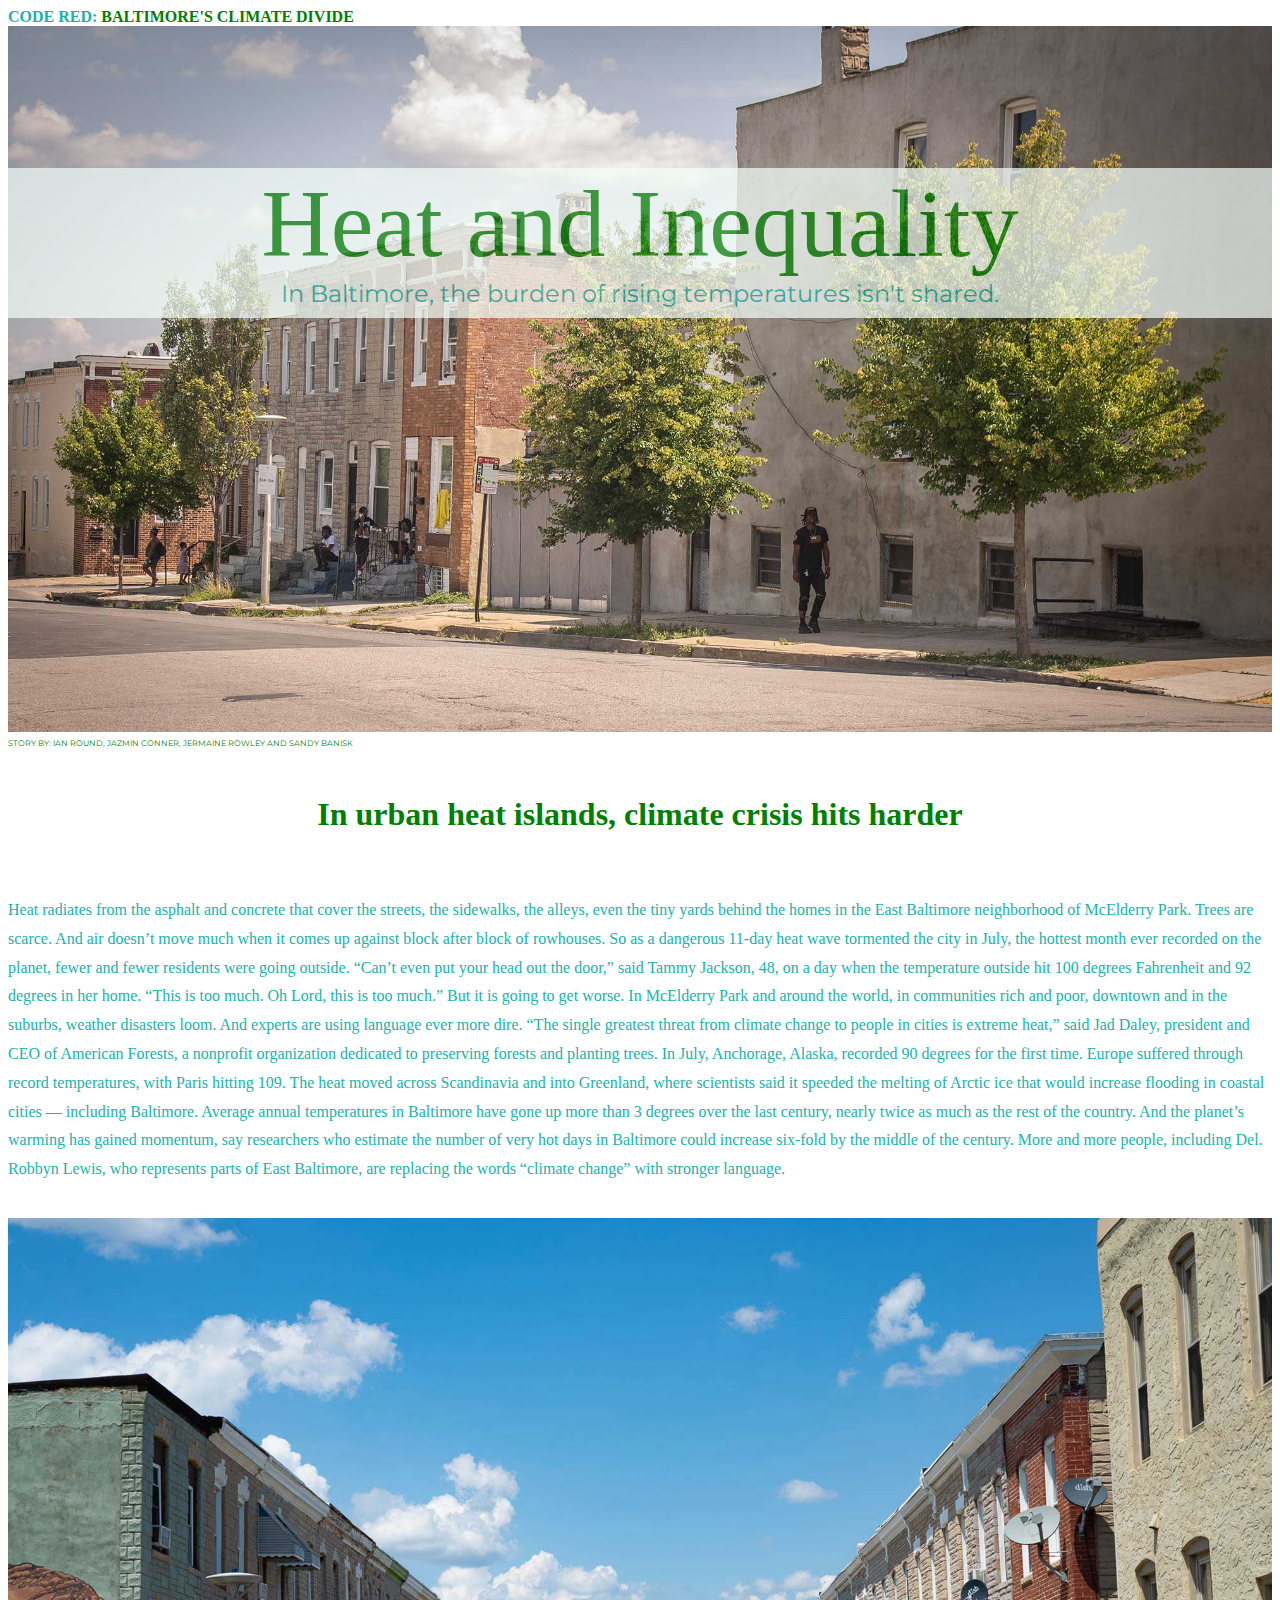
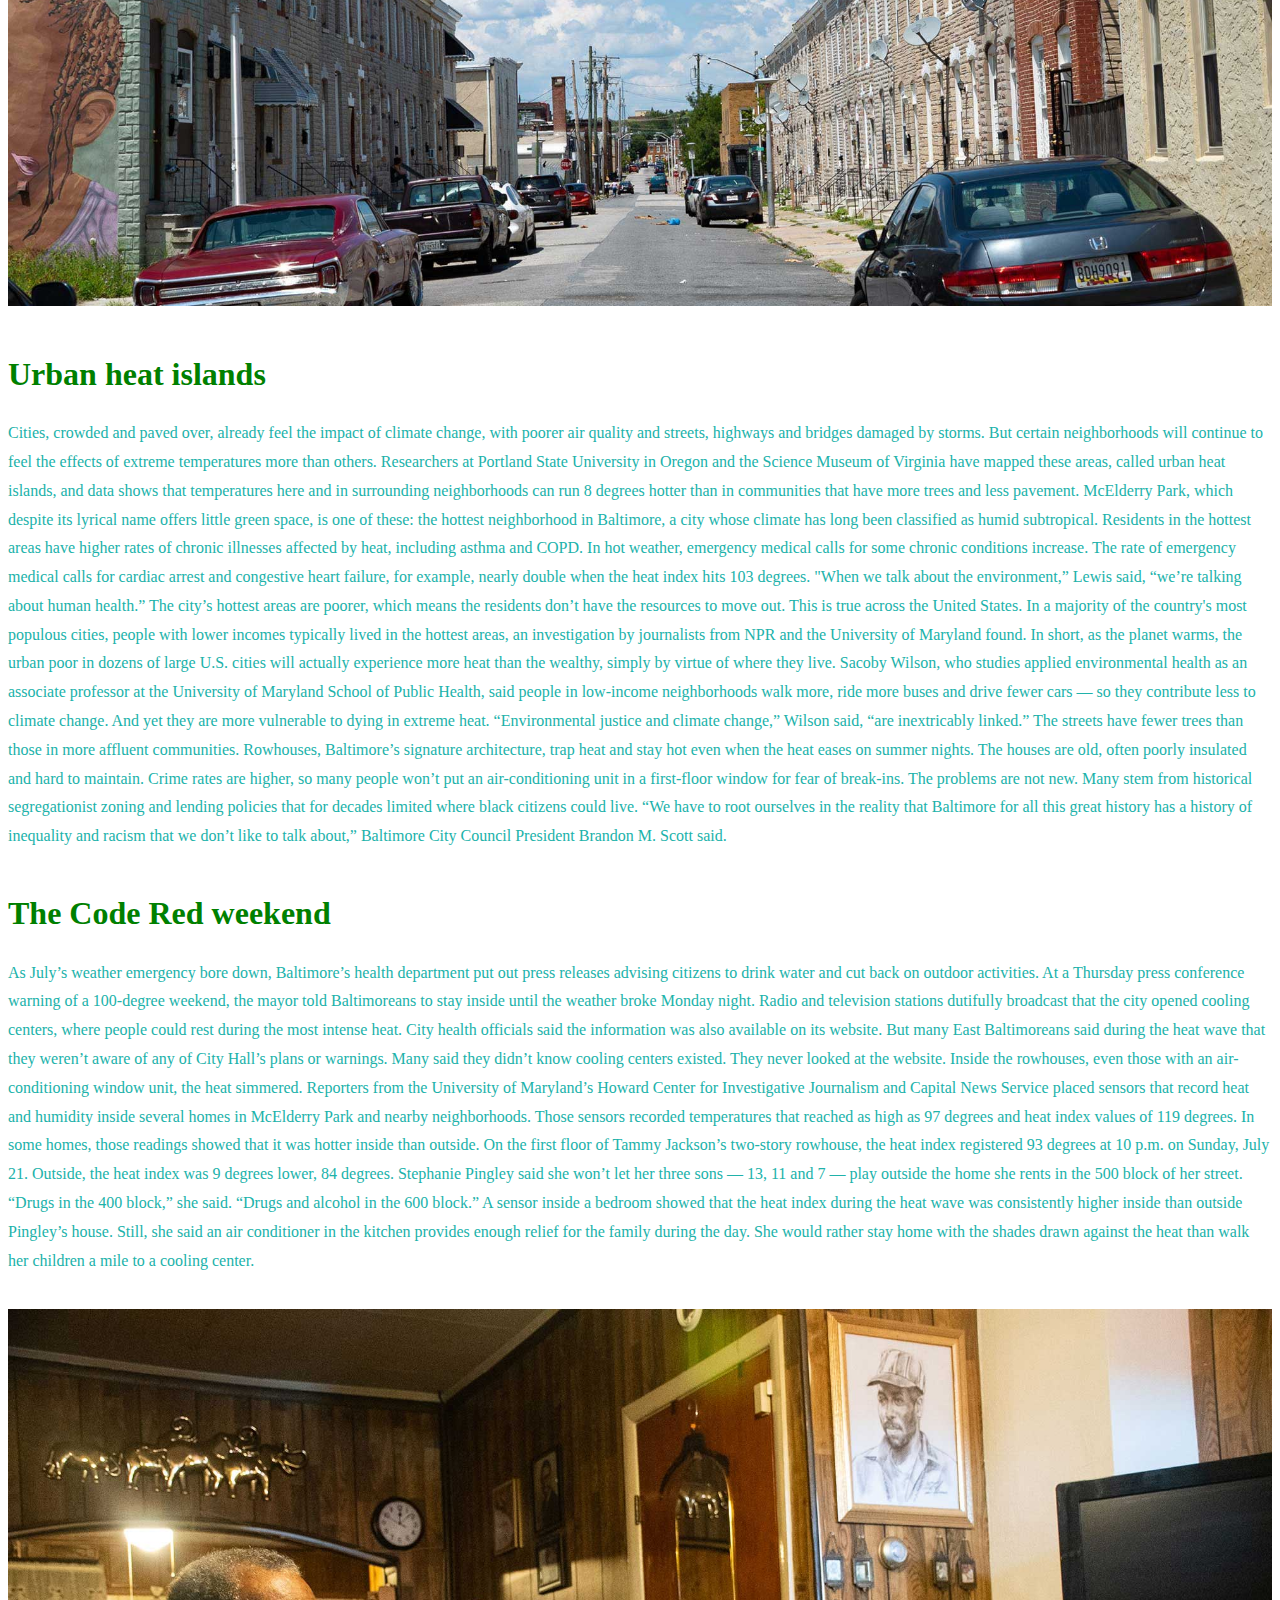
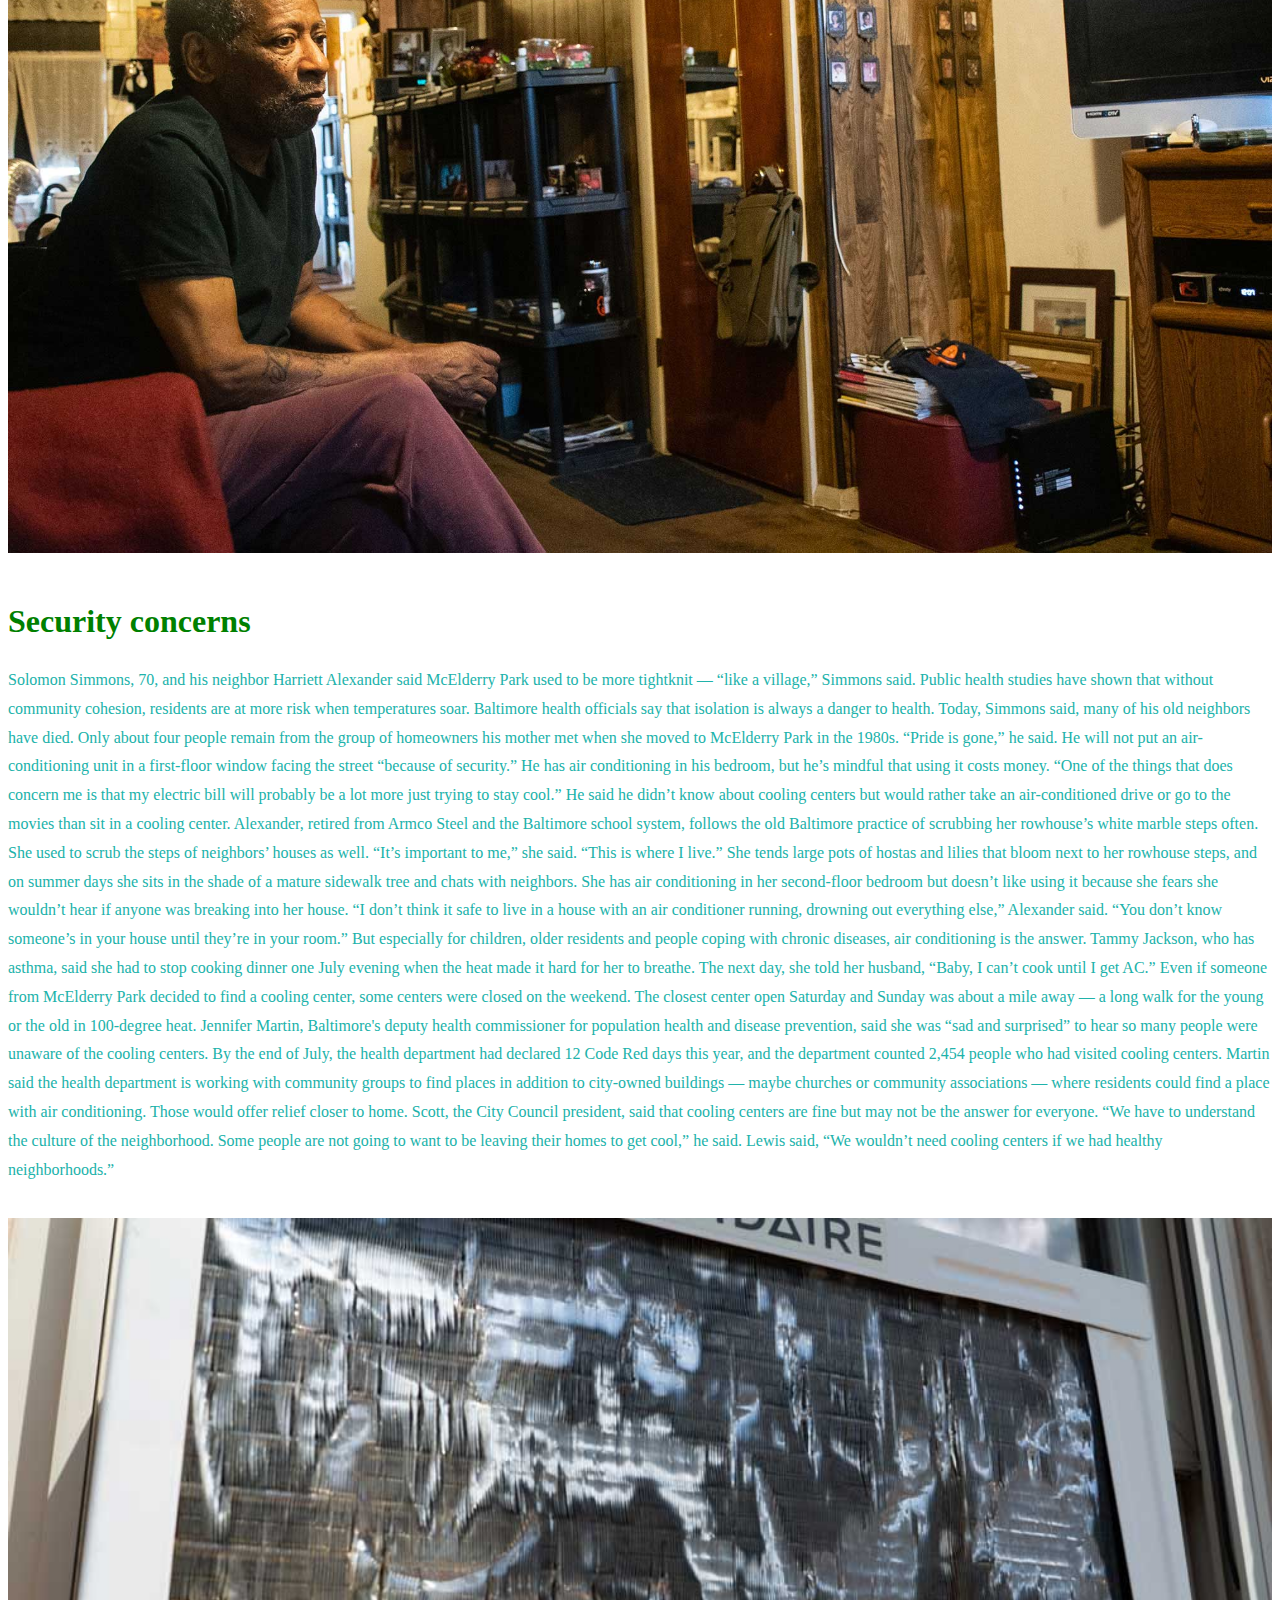
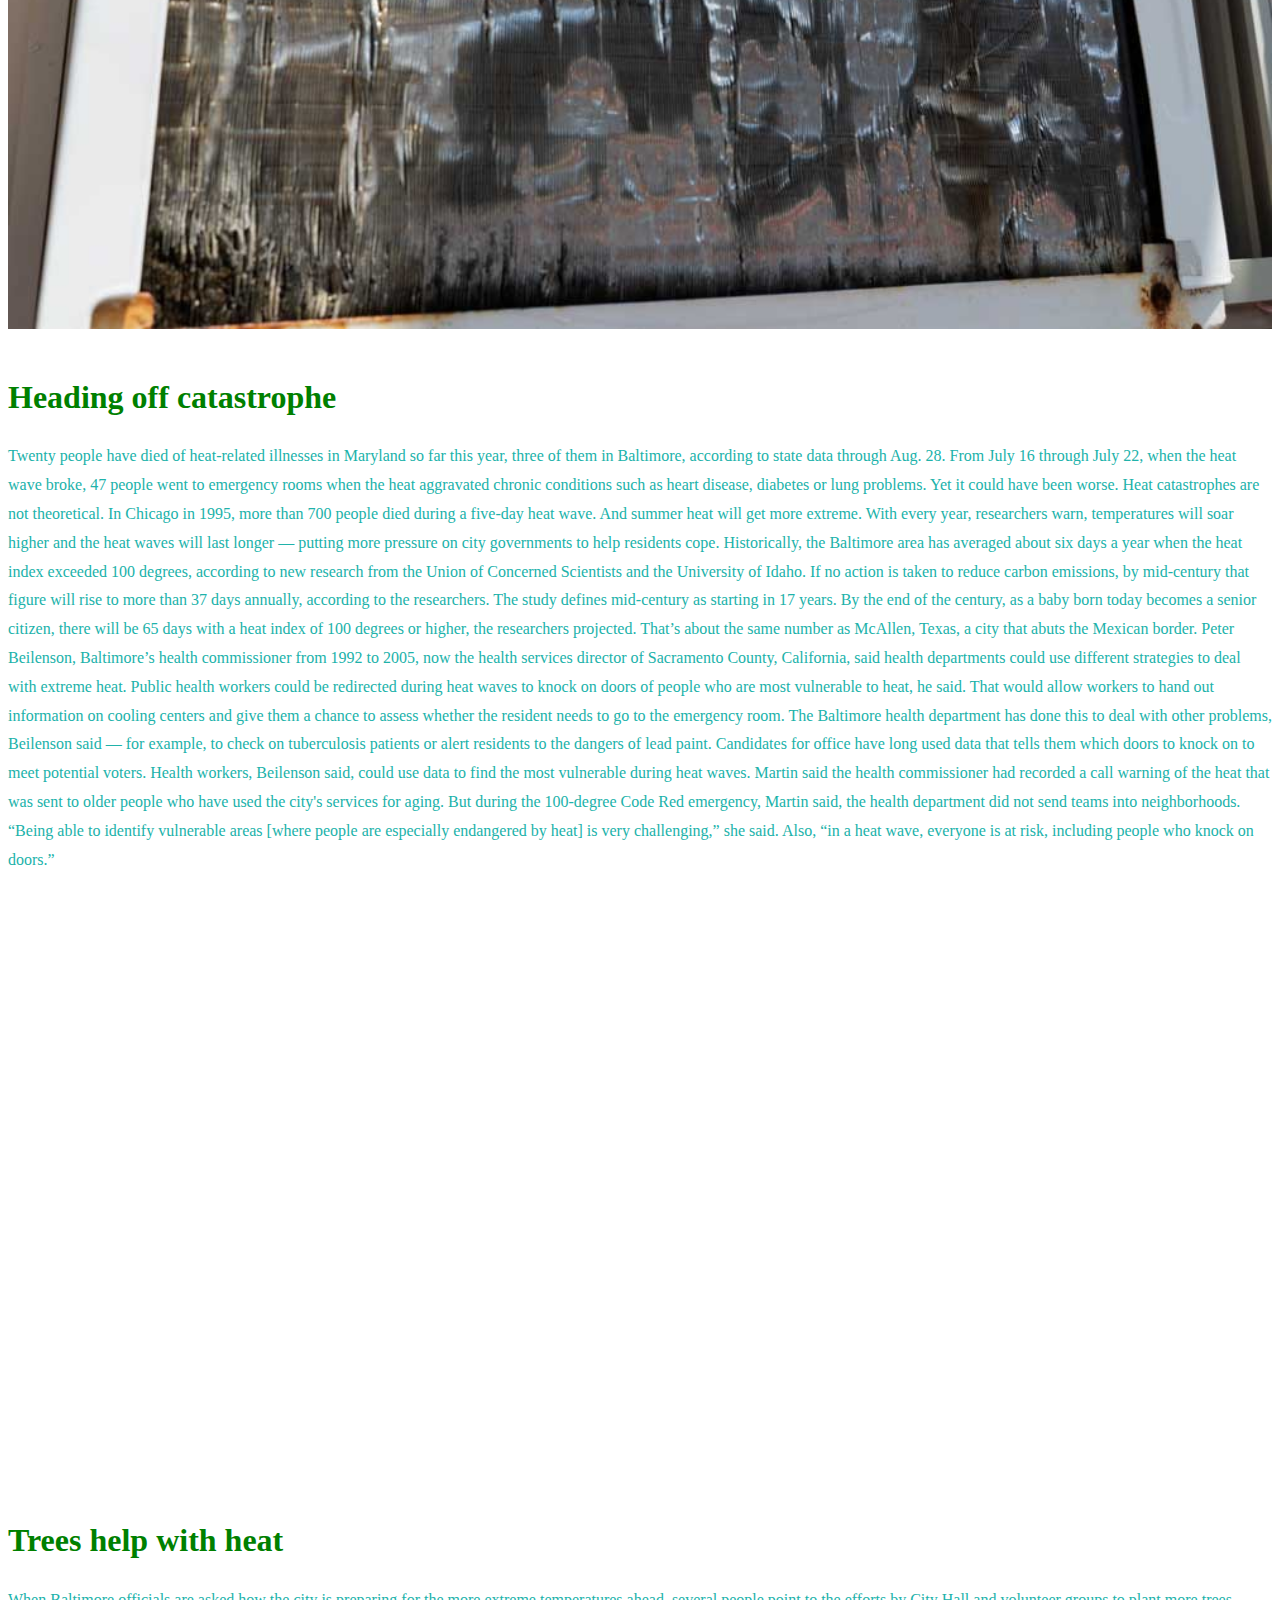
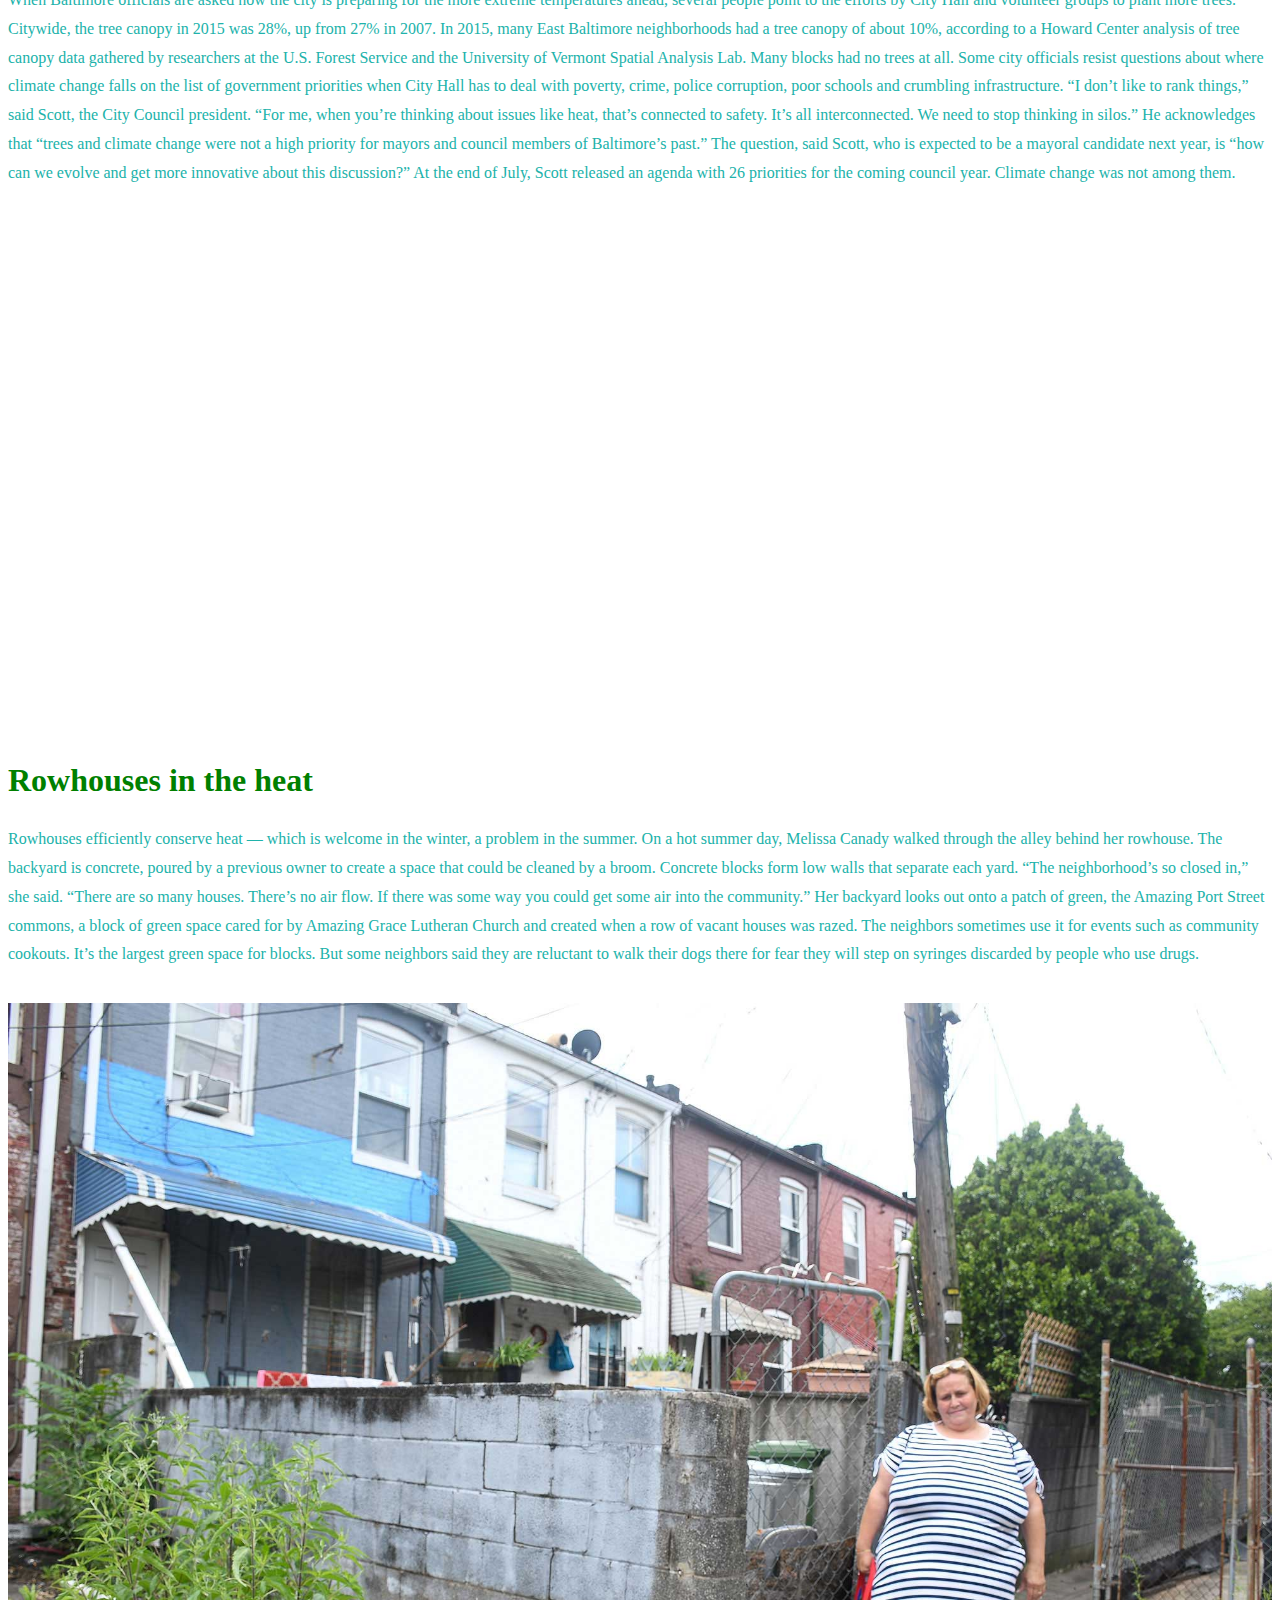
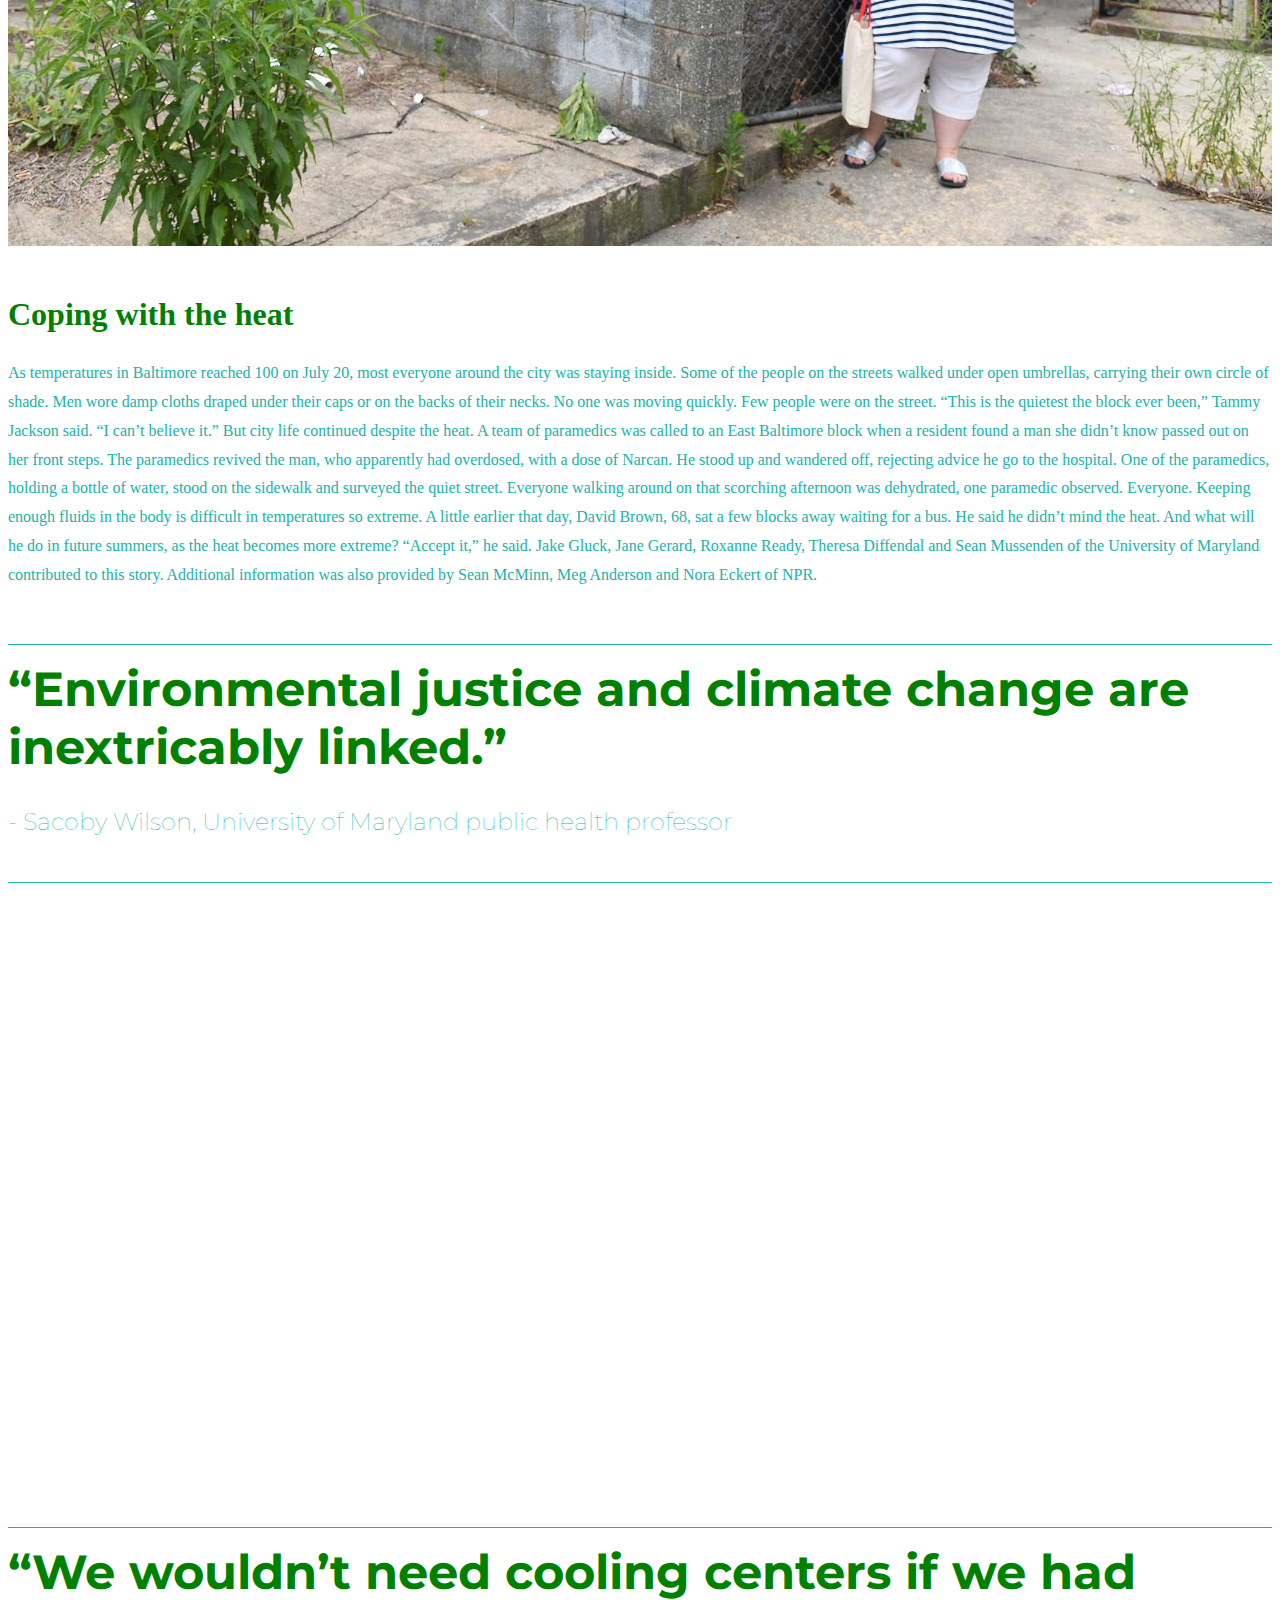
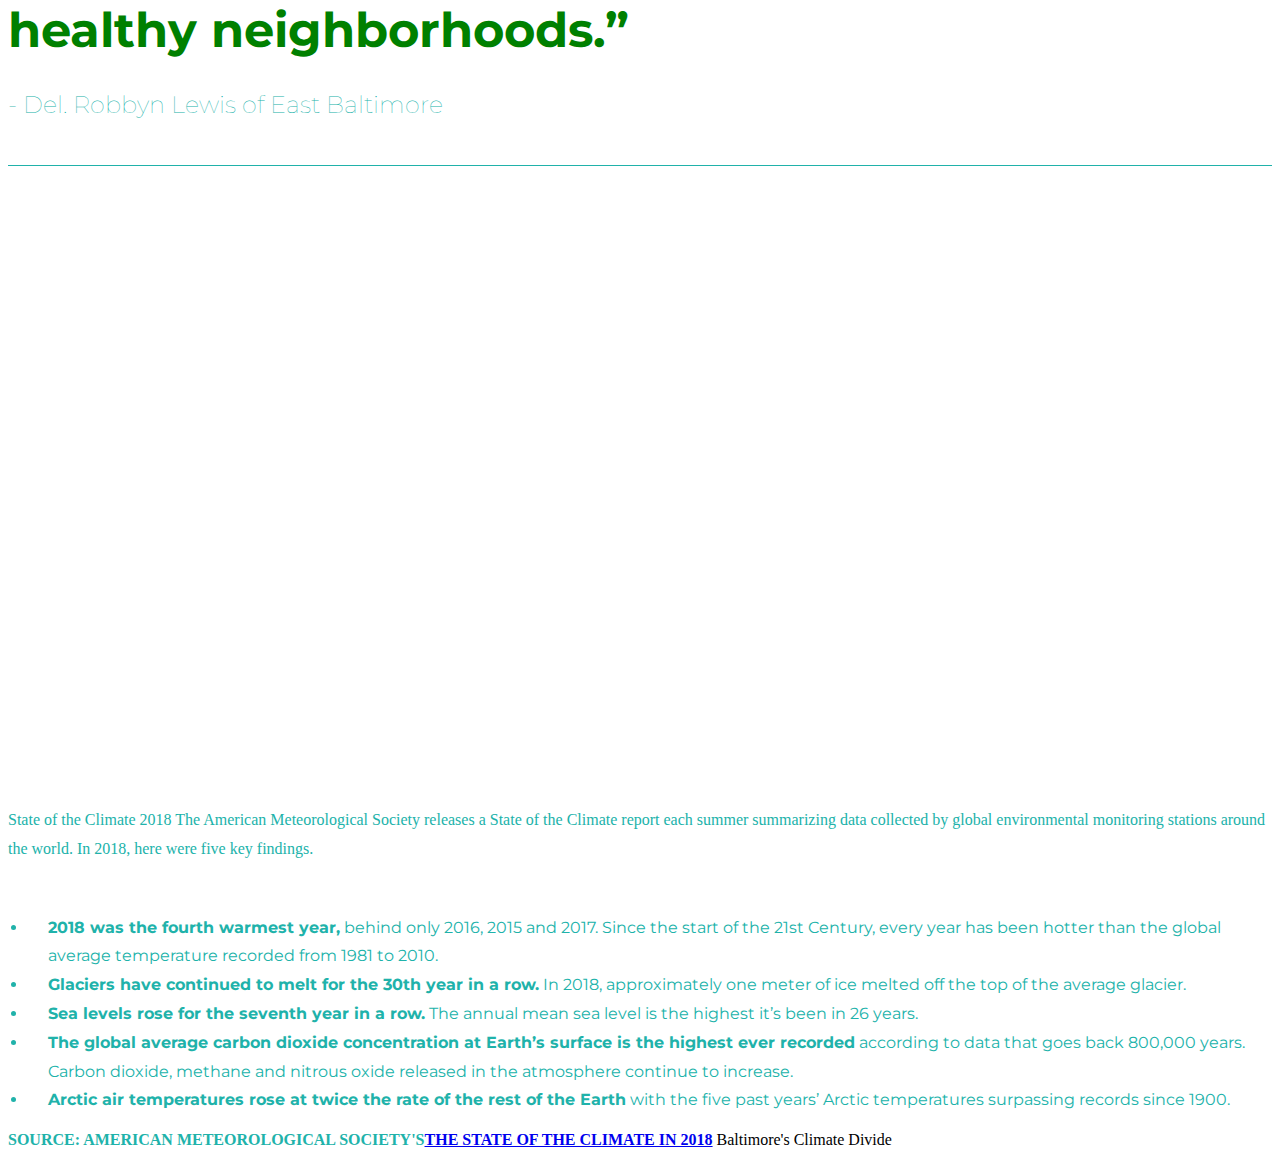
==== climate-crisis-story/index.html @ 447e7aa3 "up" ====
<!doctype html>

<html lang="en">
<head>
 <meta charset="utf-8">
 <meta name="viewport" content="width=device-width, initial-scale=1, shrink-to-fit=no">

 <title>Code Red: Baltimore's Climate Divide</title>
 <meta name="description" content="Merrill College of Journalism, UMD">
 <meta name="author" content="Samantha Ebner">

 <!-- Bootstrap CSS and JavaScript -->
 <link href="https://cdn.jsdelivr.net/npm/bootstrap@5.3.2/dist/css/bootstrap.min.css" rel="stylesheet" integrity="sha384-T3c6CoIi6uLrA9TneNEoa7RxnatzjcDSCmG1MXxSR1GAsXEV/Dwwykc2MPK8M2HN" crossorigin="anonymous">

 <script src="https://cdn.jsdelivr.net/npm/bootstrap@5.3.2/dist/js/bootstrap.bundle.min.js" integrity="sha384-C6RzsynM9kWDrMNeT87bh95OGNyZPhcTNXj1NW7RuBCsyN/o0jlpcV8Qyq46cDfL" 
 crossorigin="anonymous"></script>

  <link rel="stylesheet" href="https://cdn.jsdelivr.net/npm/bootstrap-icons@1.11.1/font/bootstrap-icons.css">

   <!-- Bootstrap CSS and JavaScript -->
 <link href="https://cdn.jsdelivr.net/npm/bootstrap@5.3.2/dist/css/bootstrap.min.css" rel="stylesheet" integrity="sha384-T3c6CoIi6uLrA9TneNEoa7RxnatzjcDSCmG1MXxSR1GAsXEV/Dwwykc2MPK8M2HN" crossorigin="anonymous">

 <link rel="stylesheet" type="text/css" href="style.css">

<link href="https://fonts.googleapis.com/css2?family=Montserrat:wght@400;800&display=swap" rel="stylesheet">



</head>
<body>

  <nav class="nabar navbar-expand-lg navbar-dark bg-dark">
    <span class="nav-logo"><span class="red">Code Red:</span> Baltimore's Climate Divide</span>
  </nav>

  <div class="hero-container">
    <img src="JusticeGeorgie.jpg" class="hero-image" alt="Shade is one of the only ways for many McElderry Park residents to avoid the extreme summer heat, but the neighborhood doesn’t have enough mature trees to cool its streets and homes. (Photo by Justice Georgie | Wide Angle Youth Media)"></img>
    <div class="overlay"> 
      <div class="hero-head">Heat and Inequality
        <div class="hero-sub">In Baltimore, the burden of rising temperatures isn't shared.</div>

      </div>
    </div>
  </div>

  <!-- Start container -->

  <div class="container">
    <div class="h3">STORY BY: IAN ROUND, JAZMIN CONNER, JERMAINE ROWLEY AND SANDY BANISK</div>
  
    <br><br>
    <div class="h1">In urban heat islands, climate crisis hits harder</div>

    

  <br><br>

  <p>Heat radiates from the asphalt and concrete that cover the streets, the sidewalks, the alleys, even the tiny yards behind the homes in the East Baltimore neighborhood of McElderry Park. Trees are scarce. And air doesn’t move much when it comes up against block after block of rowhouses.
  So as a dangerous 11-day heat wave tormented the city in July, the hottest month ever recorded on the planet, fewer and fewer residents were going outside.
  “Can’t even put your head out the door,” said Tammy Jackson, 48, on a day when the temperature outside hit 100 degrees Fahrenheit and 92 degrees in her home. “This is too much. Oh Lord, this is too much.”
  But it is going to get worse. In McElderry Park and around the world, in communities rich and poor, downtown and in the suburbs, weather disasters loom. And experts are using language ever more dire.
  “The single greatest threat from climate change to people in cities is extreme heat,” said Jad Daley, president and CEO of American Forests, a nonprofit organization dedicated to preserving forests and planting trees.
  In July, Anchorage, Alaska, recorded 90 degrees for the first time. Europe suffered through record temperatures, with Paris hitting 109. The heat moved across Scandinavia and into Greenland, where scientists said it speeded the melting of Arctic ice that would increase flooding in coastal cities — including Baltimore.
  Average annual temperatures in Baltimore have gone up more than 3 degrees over the last century, nearly twice as much as the rest of the country.
  And the planet’s warming has gained momentum, say researchers who estimate the number of very hot days in Baltimore could increase six-fold by the middle of the century.
  More and more people, including Del. Robbyn Lewis, who represents parts of East Baltimore, are replacing the words “climate change” with stronger language.</p>

  <br> 
  <!--Close container-->
</div>
  <img src="SoniaHug_StreetView.jpg" class="hero-image" alt="SPhoto by Sonia Hug | Wide Angle Youth Media"></img>

  <br>

  <div class="container">
    <br><br>

  <div class="h2">Urban heat islands</div>
  <p>Cities, crowded and paved over, already feel the impact of climate change, with poorer air quality and streets, highways and bridges damaged by storms. But certain neighborhoods will continue to feel the effects of extreme temperatures more than others.
  Researchers at Portland State University in Oregon and the Science Museum of Virginia have mapped these areas, called urban heat islands, and data shows that temperatures here and in surrounding neighborhoods can run 8 degrees hotter than in communities that have more trees and less pavement.
  McElderry Park, which despite its lyrical name offers little green space, is one of these: the hottest neighborhood in Baltimore, a city whose climate has long been classified as humid subtropical.
  Residents in the hottest areas have higher rates of chronic illnesses affected by heat, including asthma and COPD. In hot weather, emergency medical calls for some chronic conditions increase. The rate of emergency medical calls for cardiac arrest and congestive heart failure, for example, nearly double when the heat index hits 103 degrees.
  "When we talk about the environment,” Lewis said, “we’re talking about human health.”
  The city’s hottest areas are poorer, which means the residents don’t have the resources to move out.
  This is true across the United States. In a majority of the country's most populous cities, people with lower incomes typically lived in the hottest areas, an investigation by journalists from NPR and the University of Maryland found.
  In short, as the planet warms, the urban poor in dozens of large U.S. cities will actually experience more heat than the wealthy, simply by virtue of where they live.
  Sacoby Wilson, who studies applied environmental health as an associate professor at the University of Maryland School of Public Health, said people in low-income neighborhoods walk more, ride more buses and drive fewer cars — so they contribute less to climate change. And yet they are more vulnerable to dying in extreme heat.
  “Environmental justice and climate change,” Wilson said, “are inextricably linked.”
  The streets have fewer trees than those in more affluent communities. Rowhouses, Baltimore’s signature architecture, trap heat and stay hot even when the heat eases on summer nights. The houses are old, often poorly insulated and hard to maintain. Crime rates are higher, so many people won’t put an air-conditioning unit in a first-floor window for fear of break-ins.
  The problems are not new. Many stem from historical segregationist zoning and lending policies that for decades limited where black citizens could live.
  “We have to root ourselves in the reality that Baltimore for all this great history has a history of inequality and racism that we don’t like to talk about,” Baltimore City Council President Brandon M. Scott said.</p>
  
  <br>

  <div class="h2">The Code Red weekend</div>
  <p>As July’s weather emergency bore down, Baltimore’s health department put out press releases advising citizens to drink water and cut back on outdoor activities. At a Thursday press conference warning of a 100-degree weekend, the mayor told Baltimoreans to stay inside until the weather broke Monday night.
  Radio and television stations dutifully broadcast that the city opened cooling centers, where people could rest during the most intense heat. City health officials said the information was also available on its website.
  But many East Baltimoreans said during the heat wave that they weren’t aware of any of City Hall’s plans or warnings. Many said they didn’t know cooling centers existed. They never looked at the website.
  Inside the rowhouses, even those with an air-conditioning window unit, the heat simmered.
  Reporters from the University of Maryland’s Howard Center for Investigative Journalism and Capital News Service placed sensors that record heat and humidity inside several homes in McElderry Park and nearby neighborhoods. Those sensors recorded temperatures that reached as high as 97 degrees and heat index values of 119 degrees.
  In some homes, those readings showed that it was hotter inside than outside.
  On the first floor of Tammy Jackson’s two-story rowhouse, the heat index registered 93 degrees at 10 p.m. on Sunday, July 21. Outside, the heat index was 9 degrees lower, 84 degrees.
  Stephanie Pingley said she won’t let her three sons — 13, 11 and 7 — play outside the home she rents in the 500 block of her street. “Drugs in the 400 block,” she said. “Drugs and alcohol in the 600 block.”
  A sensor inside a bedroom showed that the heat index during the heat wave was consistently higher inside than outside Pingley’s house.
  Still, she said an air conditioner in the kitchen provides enough relief for the family during the day. She would rather stay home with the shades drawn against the heat than walk her children a mile to a cooling center.</p>
 
  <br>

  <!--Close container-->
</div>

  <img src="SolomonSimmons.jpg" class="hero-image" alt="Solomon Simmons in his East Baltimore home (Photo by Amina Lampkin | University of Maryland)"></img>

  <br>

  <div class="container">
    <br><br>

  <div class="h2">Security concerns</div>
  <p>Solomon Simmons, 70, and his neighbor Harriett Alexander said McElderry Park used to be more tightknit — “like a village,” Simmons said.
  Public health studies have shown that without community cohesion, residents are at more risk when temperatures soar. Baltimore health officials say that isolation is always a danger to health.
  Today, Simmons said, many of his old neighbors have died. Only about four people remain from the group of homeowners his mother met when she moved to McElderry Park in the 1980s.
  “Pride is gone,” he said.
  He will not put an air-conditioning unit in a first-floor window facing the street “because of security.” He has air conditioning in his bedroom, but he’s mindful that using it costs money.
  “One of the things that does concern me is that my electric bill will probably be a lot more just trying to stay cool.”
  He said he didn’t know about cooling centers but would rather take an air-conditioned drive or go to the movies than sit in a cooling center.
  Alexander, retired from Armco Steel and the Baltimore school system, follows the old Baltimore practice of scrubbing her rowhouse’s white marble steps often. She used to scrub the steps of neighbors’ houses as well. “It’s important to me,” she said. “This is where I live.”
  She tends large pots of hostas and lilies that bloom next to her rowhouse steps, and on summer days she sits in the shade of a mature sidewalk tree and chats with neighbors. She has air conditioning in her second-floor bedroom but doesn’t like using it because she fears she wouldn’t hear if anyone was breaking into her house.
  “I don’t think it safe to live in a house with an air conditioner running, drowning out everything else,” Alexander said. “You don’t know someone’s in your house until they’re in your room.”
  But especially for children, older residents and people coping with chronic diseases, air conditioning is the answer.
  Tammy Jackson, who has asthma, said she had to stop cooking dinner one July evening when the heat made it hard for her to breathe. The next day, she told her husband, “Baby, I can’t cook until I get AC.”
  Even if someone from McElderry Park decided to find a cooling center, some centers were closed on the weekend. The closest center open Saturday and Sunday was about a mile away — a long walk for the young or the old in 100-degree heat.
  Jennifer Martin, Baltimore's deputy health commissioner for population health and disease prevention, said she was “sad and surprised” to hear so many people were unaware of the cooling centers.
  By the end of July, the health department had declared 12 Code Red days this year, and the department counted 2,454 people who had visited cooling centers.
  Martin said the health department is working with community groups to find places in addition to city-owned buildings — maybe churches or community associations — where residents could find a place with air conditioning. Those would offer relief closer to home.
  Scott, the City Council president, said that cooling centers are fine but may not be the answer for everyone. “We have to understand the culture of the neighborhood. Some people are not going to want to be leaving their homes to get cool,” he said.
  Lewis said, “We wouldn’t need cooling centers if we had healthy neighborhoods.”</p>

  <br>
  
   <!--Close container-->
</div>

  <img src="old-ac.jpg" class="hero-image" alt="Some residents of McElderry Park say they will not install window air conditioners on the first floor of their rowhouses for fear they offer easy entry for burglars. (Photo by Otto Blais-Nelson | Wide Angle Youth Media)"></img>
  
  <br>

  <div class="container">
    <br><br>

  <div class="h2">Heading off catastrophe</div>
  <p>Twenty people have died of heat-related illnesses in Maryland so far this year, three of them in Baltimore, according to state data through Aug. 28.
  From July 16 through July 22, when the heat wave broke, 47 people went to emergency rooms when the heat aggravated chronic conditions such as heart disease, diabetes or lung problems.
  Yet it could have been worse. Heat catastrophes are not theoretical. In Chicago in 1995, more than 700 people died during a five-day heat wave.
  And summer heat will get more extreme. With every year, researchers warn, temperatures will soar higher and the heat waves will last longer — putting more pressure on city governments to help residents cope.
  Historically, the Baltimore area has averaged about six days a year when the heat index exceeded 100 degrees, according to new research from the Union of Concerned Scientists and the University of Idaho.
  If no action is taken to reduce carbon emissions, by mid-century that figure will rise to more than 37 days annually, according to the researchers. The study defines mid-century as starting in 17 years.
  By the end of the century, as a baby born today becomes a senior citizen, there will be 65 days with a heat index of 100 degrees or higher, the researchers projected. That’s about the same number as McAllen, Texas, a city that abuts the Mexican border.
  Peter Beilenson, Baltimore’s health commissioner from 1992 to 2005, now the health services director of Sacramento County, California, said health departments could use different strategies to deal with extreme heat.
  Public health workers could be redirected during heat waves to knock on doors of people who are most vulnerable to heat, he said. That would allow workers to hand out information on cooling centers and give them a chance to assess whether the resident needs to go to the emergency room.
  The Baltimore health department has done this to deal with other problems, Beilenson said — for example, to check on tuberculosis patients or alert residents to the dangers of lead paint.
  Candidates for office have long used data that tells them which doors to knock on to meet potential voters. Health workers, Beilenson said, could use data to find the most vulnerable during heat waves.
  Martin said the health commissioner had recorded a call warning of the heat that was sent to older people who have used the city's services for aging. But during the 100-degree Code Red emergency, Martin said, the health department did not send teams into neighborhoods.
  “Being able to identify vulnerable areas [where people are especially endangered by heat] is very challenging,” she said. Also, “in a heat wave, everyone is at risk, including people who knock on doors.”</p>
  
  <br> 

   <!--Close container-->
</div>


  <iframe title="Projected number of extreme heat events in Maryland in 2040" aria-label="USA maryland counties choropleth map" id="datawrapper-chart-aZV7f" src="//datawrapper.dwcdn.net/aZV7f/1/" scrolling="no" frameborder="0" style="width: 0; min-width: 100% !important; border: none;" height="600"></iframe><script type="text/javascript">!function(){"use strict";window.addEventListener("message",function(a){if(void 0!==a.data["datawrapper-height"])for(var e in a.data["datawrapper-height"]){var t=document.getElementById("datawrapper-chart-"+e)||document.querySelector("iframe[src*='"+e+"']");t&&(t.style.height=a.data["datawrapper-height"][e]+"px")}})}();</script>

  <br> 

  <div class="container">


  <div class="h2">Trees help with heat</div>
  <p>When Baltimore officials are asked how the city is preparing for the more extreme temperatures ahead, several people point to the efforts by City Hall and volunteer groups to plant more trees. Citywide, the tree canopy in 2015 was 28%, up from 27% in 2007.
  In 2015, many East Baltimore neighborhoods had a tree canopy of about 10%, according to a Howard Center analysis of tree canopy data gathered by researchers at the U.S. Forest Service and the University of Vermont Spatial Analysis Lab. Many blocks had no trees at all.
  Some city officials resist questions about where climate change falls on the list of government priorities when City Hall has to deal with poverty, crime, police corruption, poor schools and crumbling infrastructure.
  “I don’t like to rank things,” said Scott, the City Council president. “For me, when you’re thinking about issues like heat, that’s connected to safety. It’s all interconnected. We need to stop thinking in silos.”
  He acknowledges that “trees and climate change were not a high priority for mayors and council members of Baltimore’s past.”
  The question, said Scott, who is expected to be a mayoral candidate next year, is “how can we evolve and get more innovative about this discussion?”
  At the end of July, Scott released an agenda with 26 priorities for the coming council year. Climate change was not among them.</p>
  
  <br>

  <!--Close container-->
</div>

  <iframe title="Baltimore cooling centers" aria-label="Locator maps" id="datawrapper-chart-g17ar" src="//datawrapper.dwcdn.net/g17ar/1/" scrolling="no" frameborder="0" style="width: 0; min-width: 100% !important; border: none;" height="526"></iframe><script type="text/javascript">!function(){"use strict";window.addEventListener("message",function(a){if(void 0!==a.data["datawrapper-height"])for(var e in a.data["datawrapper-height"]){var t=document.getElementById("datawrapper-chart-"+e)||document.querySelector("iframe[src*='"+e+"']");t&&(t.style.height=a.data["datawrapper-height"][e]+"px")}})}();</script>

  <br> 

  <div class="container"> 

  <div class="h2">Rowhouses in the heat</div>
  <p>Rowhouses efficiently conserve heat — which is welcome in the winter, a problem in the summer.
  On a hot summer day, Melissa Canady walked through the alley behind her rowhouse. The backyard is concrete, poured by a previous owner to create a space that could be cleaned by a broom. Concrete blocks form low walls that separate each yard.
  “The neighborhood’s so closed in,” she said. “There are so many houses. There’s no air flow. If there was some way you could get some air into the community.”
  Her backyard looks out onto a patch of green, the Amazing Port Street commons, a block of green space cared for by Amazing Grace Lutheran Church and created when a row of vacant houses was razed. The neighbors sometimes use it for events such as community cookouts.
  It’s the largest green space for blocks. But some neighbors said they are reluctant to walk their dogs there for fear they will step on syringes discarded by people who use drugs.</p>

  <br>

  <!--Close container-->
</div>
  
  <img src="melissacandy.jpg" class="hero-image" alt="Melissa Canady says that the concrete block walls in her backyard prevent the flow of air and trap heat behind her house. (Photo by Maris Medina | University of Maryland)"></img>
  
  <br>

  <div class="container">
    <br><br>

  <div class="h2">Coping with the heat</div>
  <p>As temperatures in Baltimore reached 100 on July 20, most everyone around the city was staying inside. Some of the people on the streets walked under open umbrellas, carrying their own circle of shade. Men wore damp cloths draped under their caps or on the backs of their necks. No one was moving quickly.
  Few people were on the street. “This is the quietest the block ever been,” Tammy Jackson said. “I can’t believe it.”
  But city life continued despite the heat. A team of paramedics was called to an East Baltimore block when a resident found a man she didn’t know passed out on her front steps.
  The paramedics revived the man, who apparently had overdosed, with a dose of Narcan. He stood up and wandered off, rejecting advice he go to the hospital.
  One of the paramedics, holding a bottle of water, stood on the sidewalk and surveyed the quiet street. Everyone walking around on that scorching afternoon was dehydrated, one paramedic observed. Everyone. Keeping enough fluids in the body is difficult in temperatures so extreme.
  A little earlier that day, David Brown, 68, sat a few blocks away waiting for a bus. He said he didn’t mind the heat.
  And what will he do in future summers, as the heat becomes more extreme?
  “Accept it,” he said.
  Jake Gluck, Jane Gerard, Roxanne Ready, Theresa Diffendal and Sean Mussenden of the University of Maryland contributed to this story. Additional information was also provided by Sean McMinn, Meg Anderson and Nora Eckert of NPR.</p>

  <br>

  <!--Close container-->
</div>

<div class="quote">
  “Environmental justice and climate change are inextricably linked.”
  <p class="quote-attribution">- Sacoby Wilson, University of Maryland public health professor</p>


   <!--Close container-->
</div>

      <iframe title="The relationship between summer temperature and poverty in Baltimore" aria-label="Scatter Plot" id="datawrapper-chart-Es9S6" src="//datawrapper.dwcdn.net/Es9S6/1/" scrolling="no" frameborder="0" style="width: 0; min-width: 100% !important; border: none;" height="600"></iframe><script type="text/javascript">!function(){"use strict";window.addEventListener("message",function(a){if(void 0!==a.data["datawrapper-height"])for(var e in a.data["datawrapper-height"]){var t=document.getElementById("datawrapper-chart-"+e)||document.querySelector("iframe[src*='"+e+"']");t&&(t.style.height=a.data["datawrapper-height"][e]+"px")}})}();</script>

      <div class="quote"> 
        “We wouldn’t need cooling centers if we had healthy neighborhoods.”
        <p class="quote-attribution">- Del. Robbyn Lewis of East Baltimore</p>


   <!--Close container-->
</div>

    <iframe title="Summer temperature and violence" aria-label="Scatter Plot" id="datawrapper-chart-45M4X" src="//datawrapper.dwcdn.net/45M4X/1/" scrolling="no" frameborder="0" style="width: 0; min-width: 100% !important; border: none;" height="600"></iframe><script type="text/javascript">!function(){"use strict";window.addEventListener("message",function(a){if(void 0!==a.data["datawrapper-height"])for(var e in a.data["datawrapper-height"]){var t=document.getElementById("datawrapper-chart-"+e)||document.querySelector("iframe[src*='"+e+"']");t&&(t.style.height=a.data["datawrapper-height"][e]+"px")}})}();</script>


<div class="container">
<p>State of the Climate 2018
The American Meteorological Society releases a State of the Climate report each summer summarizing data collected by global environmental monitoring stations around the world. In 2018, here were five key findings.</p>


  <br> 
  


<ul>
  <li><b>2018 was the fourth warmest year,</b> behind only 2016, 2015 and 2017. Since the start of the 21st Century, every year has been hotter than the global average temperature recorded from 1981 to 2010.</li>
  <li><b>Glaciers have continued to melt for the 30th year in a row.</b> In 2018, approximately one meter of ice melted off the top of the average glacier.</li>
  <li><b>Sea levels rose for the seventh year in a row.</b> The annual mean sea level is the highest it’s been in 26 years.</li>
  <li><b>The global average carbon dioxide concentration at Earth’s surface is the highest ever recorded</b> according to data that goes back 800,000 years. Carbon dioxide, methane and nitrous oxide released in the atmosphere continue to increase.</li>
  <li><b>Arctic air temperatures rose at twice the rate of the rest of the Earth</b> with the five past years’ Arctic temperatures surpassing records since 1900.</li>
</ul>

<nav class="nabar navbar-expand-lg navbar-dark bg-dark">
  <span class="nav-logo"><span class="red">Source: American Meteorological Society's</span><a href="https://www.ametsoc.org/index.cfm/ams/publications/bulletin-of-the-american-meteorological-society-bams/state-of-the-climate/">The State of the Climate in 2018</a></span>
   Baltimore's Climate Divide</span>
</nav>



<!--Close container-->
</div>

</div> 

</body>
</html>
---- climate-crisis-story/style.css ----
style.css


.container {
    font-family: 'Montserrat', sans-serif;
    line-height: 180%;
    color:green; 
    padding-left: 20px;
    padding-right: 10px;
}

p {
    font-family: Georgia, serif;
    font-size: 1em;
    text-align: left;
    line-height: 180%;
    color: lightseagreen;
}


img {
    width: 100%;
    text-align: center;
}

.h1 {
    font-family: Georgia, serif;
    font-size: 2em;
    text-align: center;
    font-weight: bold;
    line-height: 180%;
    color: green;
}

.h3 {
    font-family: 'Montserrat', sans-serif;
    font-size: .5em;
    text-align:left;
    line-height: 180%;
    color: green;
}

.h2 {
    font-family: Georgia, serif;
    font-size: 2em;
    text-align: left;
    font-weight: bold;
    line-height: 180%;
    color: green;
}

ul {
    font-family: 'Montserrat', sans-serif;
    line-height: 180%;
    color: lightseagreen; 
    padding-left: 20px;
    padding-right: 10px;
}


li {
    font-family: 'Montserrat', sans-serif;
    line-height: 180%;
    color: lightseagreen; 
    padding-left: 20px;
    padding-right: 10px;
}

.container-fluid {
    font-family: 'Montserrat', sans-serif;
    line-height: 180%;
    color: lightseagreen; 
}

blockquote {
    font-family: Georgia, serif;
    font-size: 25px; 
    font-style: italic;
    text-align: left;
    margin-top: 15px;
    margin-bottom: 15px;
    color: lightseagreen;
    margin-left: 0px;
    padding: 15px 0 15px 0;
    border-left: 10px solid green;
  }

  .nav-logo {
    color: green;
    margin: 0 auto;
    font-weight: 700;
    text-transform: uppercase;
    text-align: center;
  }

  .red {
    color: lightseagreen;
    text-align: center;
  }

  .heading {
    text-align: center;
    color: green;
    font-size: .25em;
    font-family: Georgia, serif;
  }

  .attribute {
    text-align: center;
    color: lightseagreen;
    font-size: .25em;
    text-transform: uppercase;
    font-family: 'Montserrat', sans-serif;
  }

  /* Splash area */


.hero-container {
    position: relative; 
    text-align: center;
    color: green;
}

.hero-image {
    width: 100%;
}

.overlay {
    position: absolute;
    top: 20%;
    width: 100%;
    background: mintcream;
    opacity: .7;
  }

  .hero-head {
    font-family: Georgia, serif;
    font-size: 6em;
    color: green;
    margin: 0 auto;
    padding-bottom: 10px;
  }

  .hero-sub {
    font-family:'Montserrat', sans-serif;
    font-size: .25em;
    color: lightseagreen;
  }

  #iframe {
    color: green
  }


  /* Quote */

  .quote {
    font-family: 'Montserrat', sans-serif;
    color: green;
    font-size: 3em;
    font-weight: 700;
    text-align: left;
    padding: 15px 0 15px 0;
    border-top: 1px solid lightseagreen;
    border-bottom: 1px solid lightseagreen;
    margin-top: 20px;
    margin-bottom: 20px;
  }

  .quote-attribution {
    font-size: .5em;
    font-family: 'Montserrat', sans-serif;
    font-weight: 100;
    text-align: left;
    color: lightseagreen;
  }

/* Media queries  */

@media(max-width:670px) {
    p{
        padding-left: 20px;
        padding-right: 10px;
    }

    .chapter-head {
        font-size: 1.25em;
    }

    .head {
        font-size: 2em;
    }

    .hero-head {
        text-size: 1.5em;
        }
}
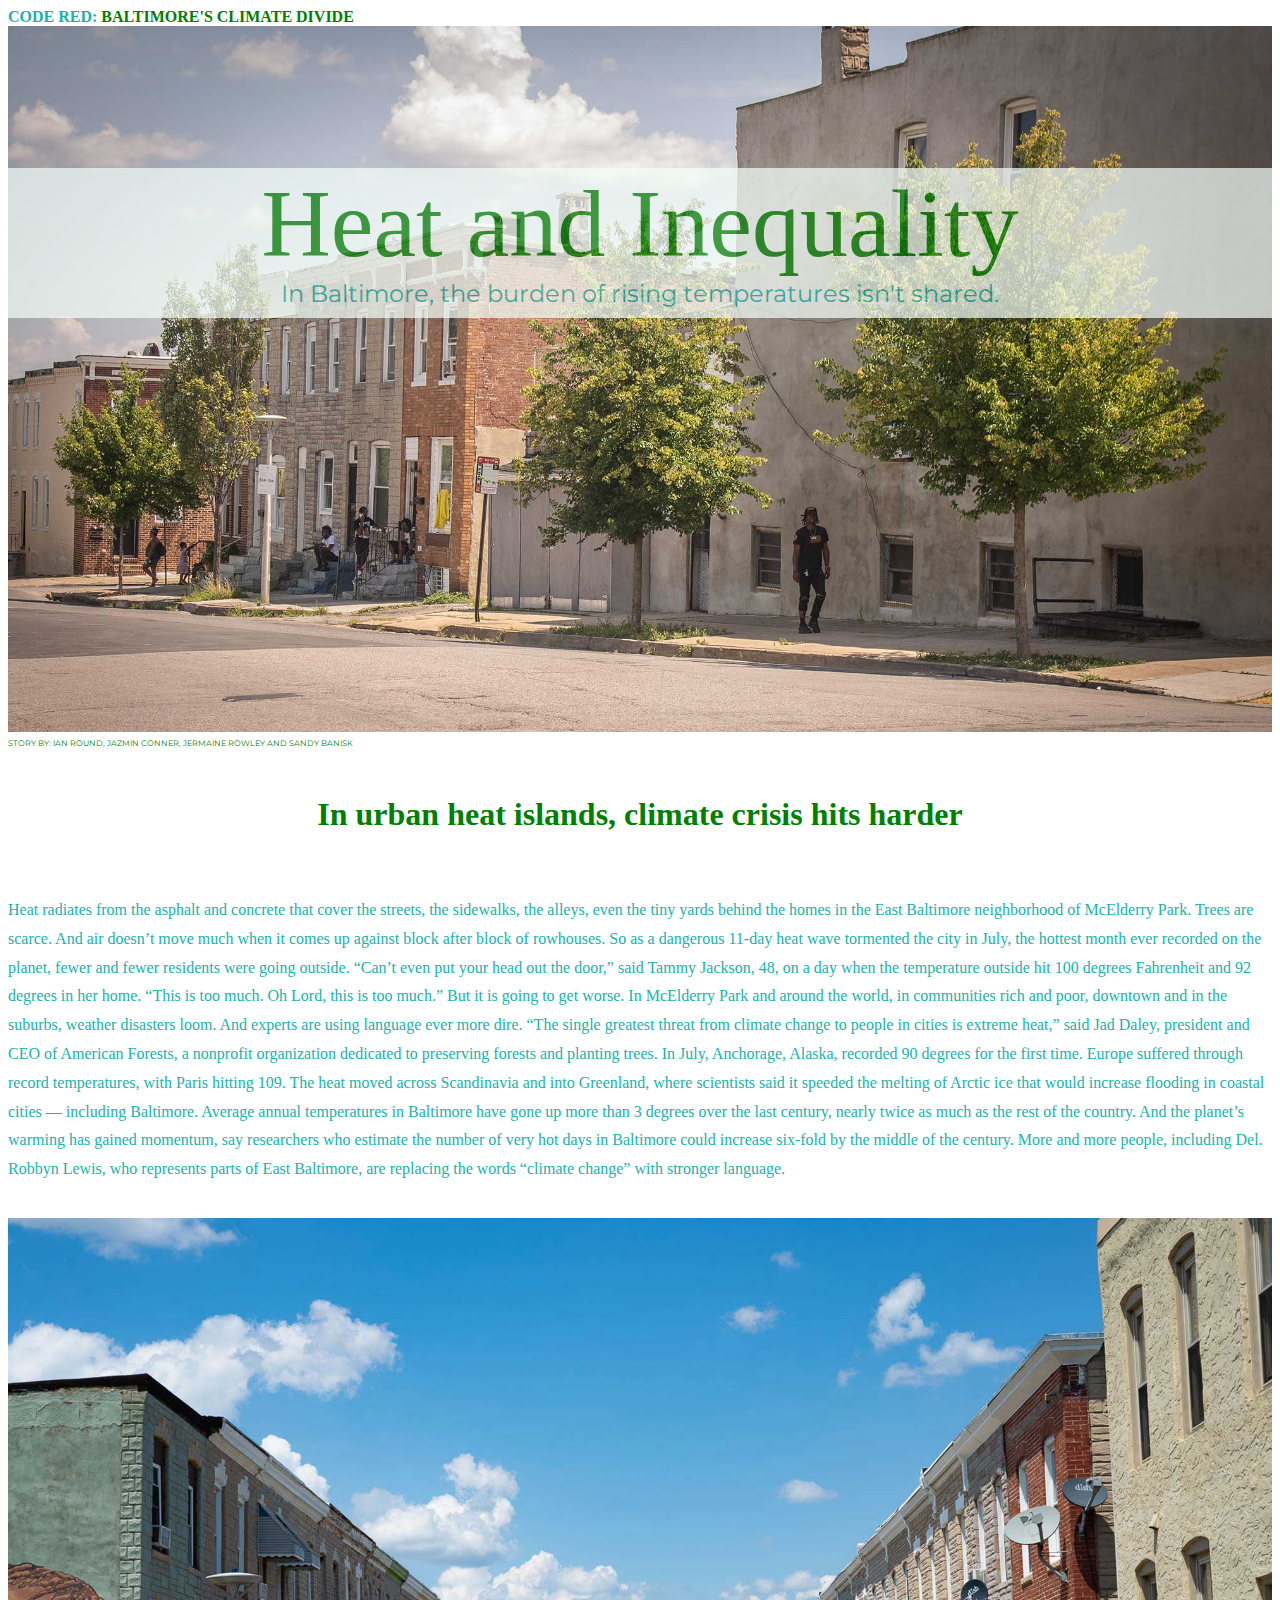
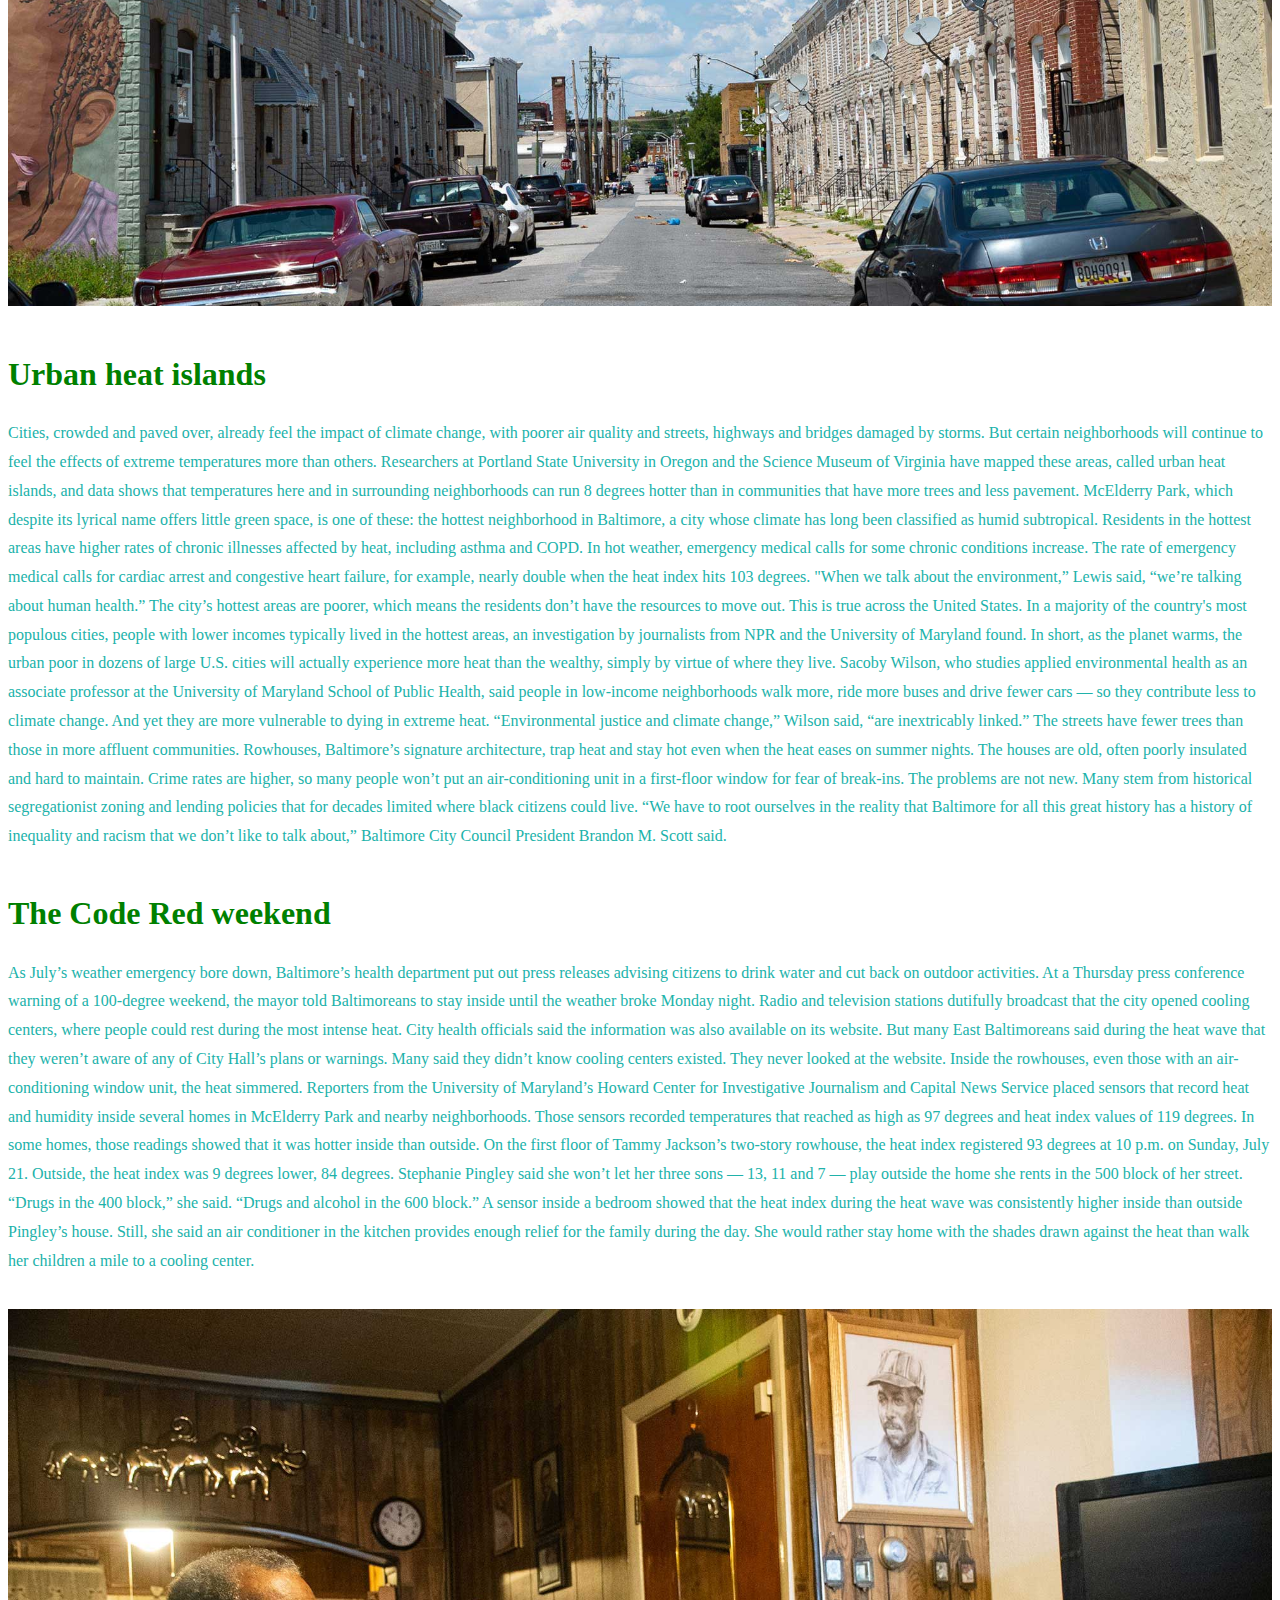
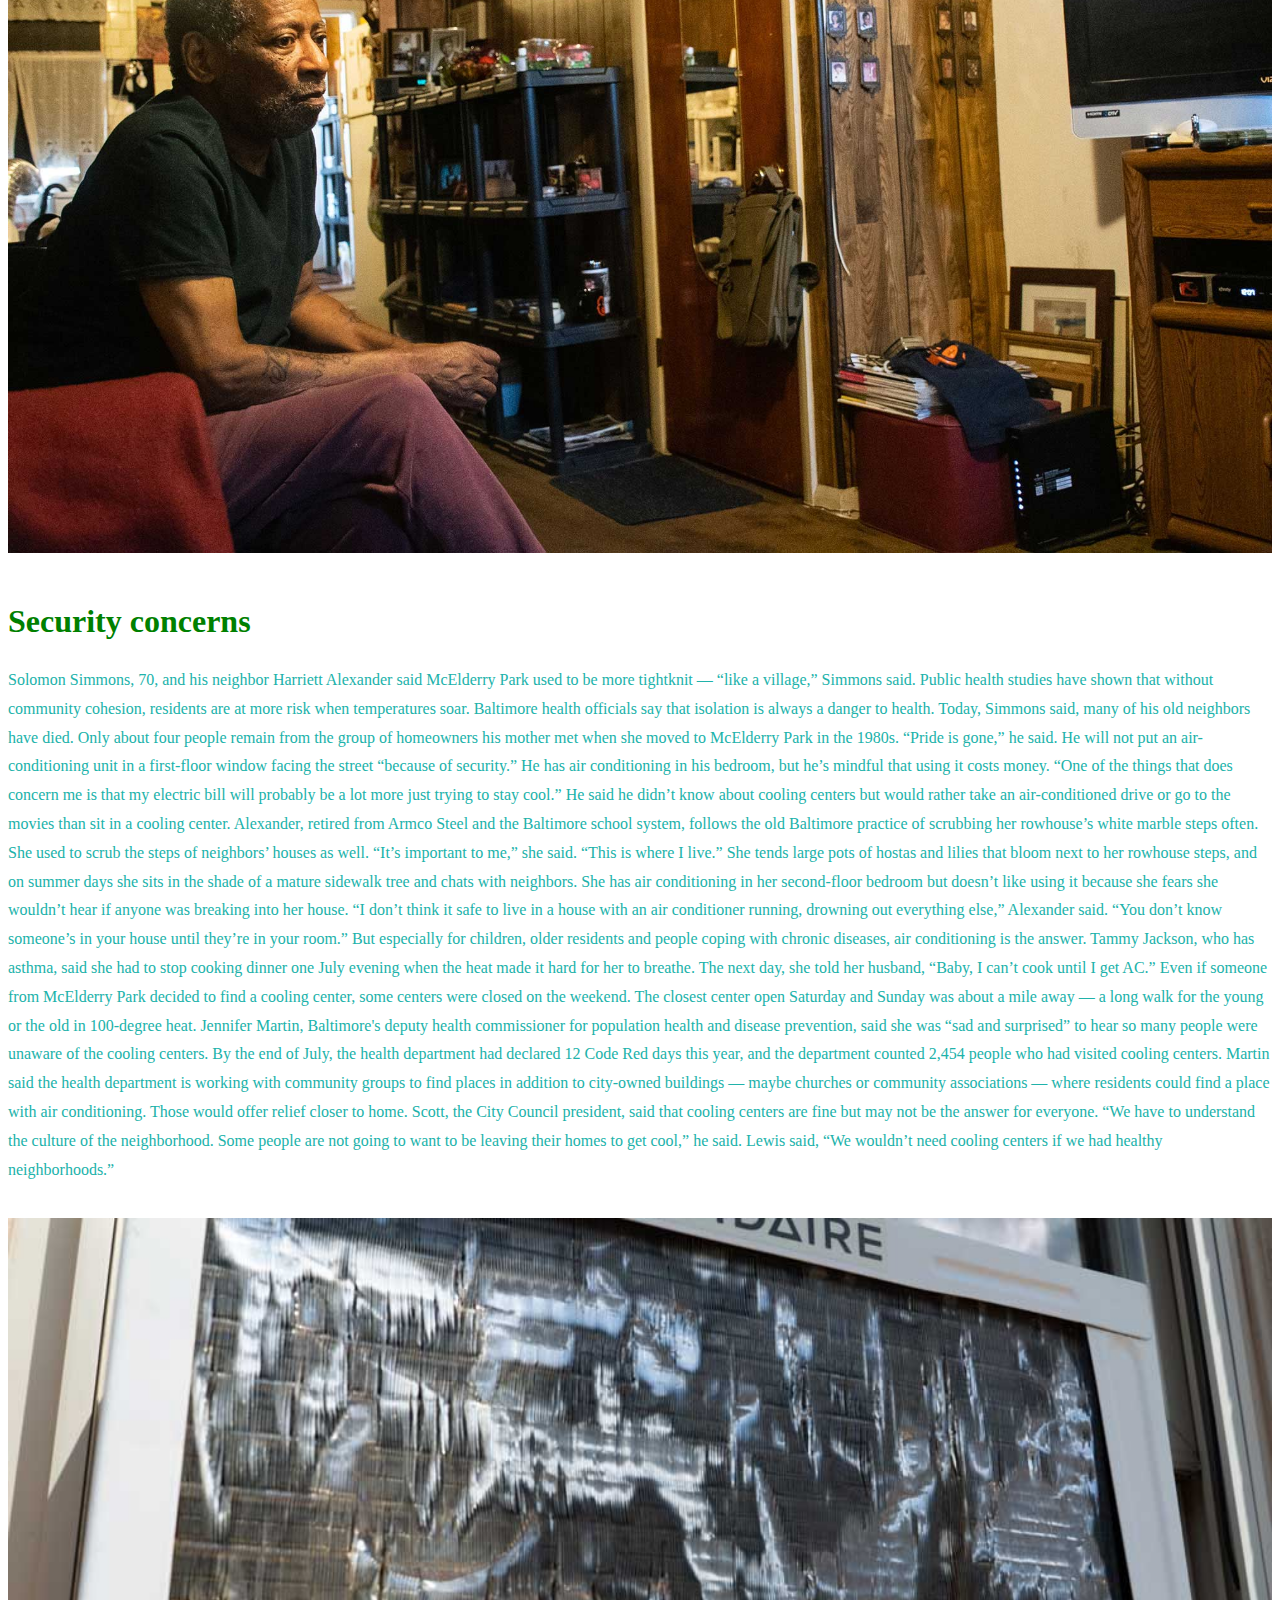
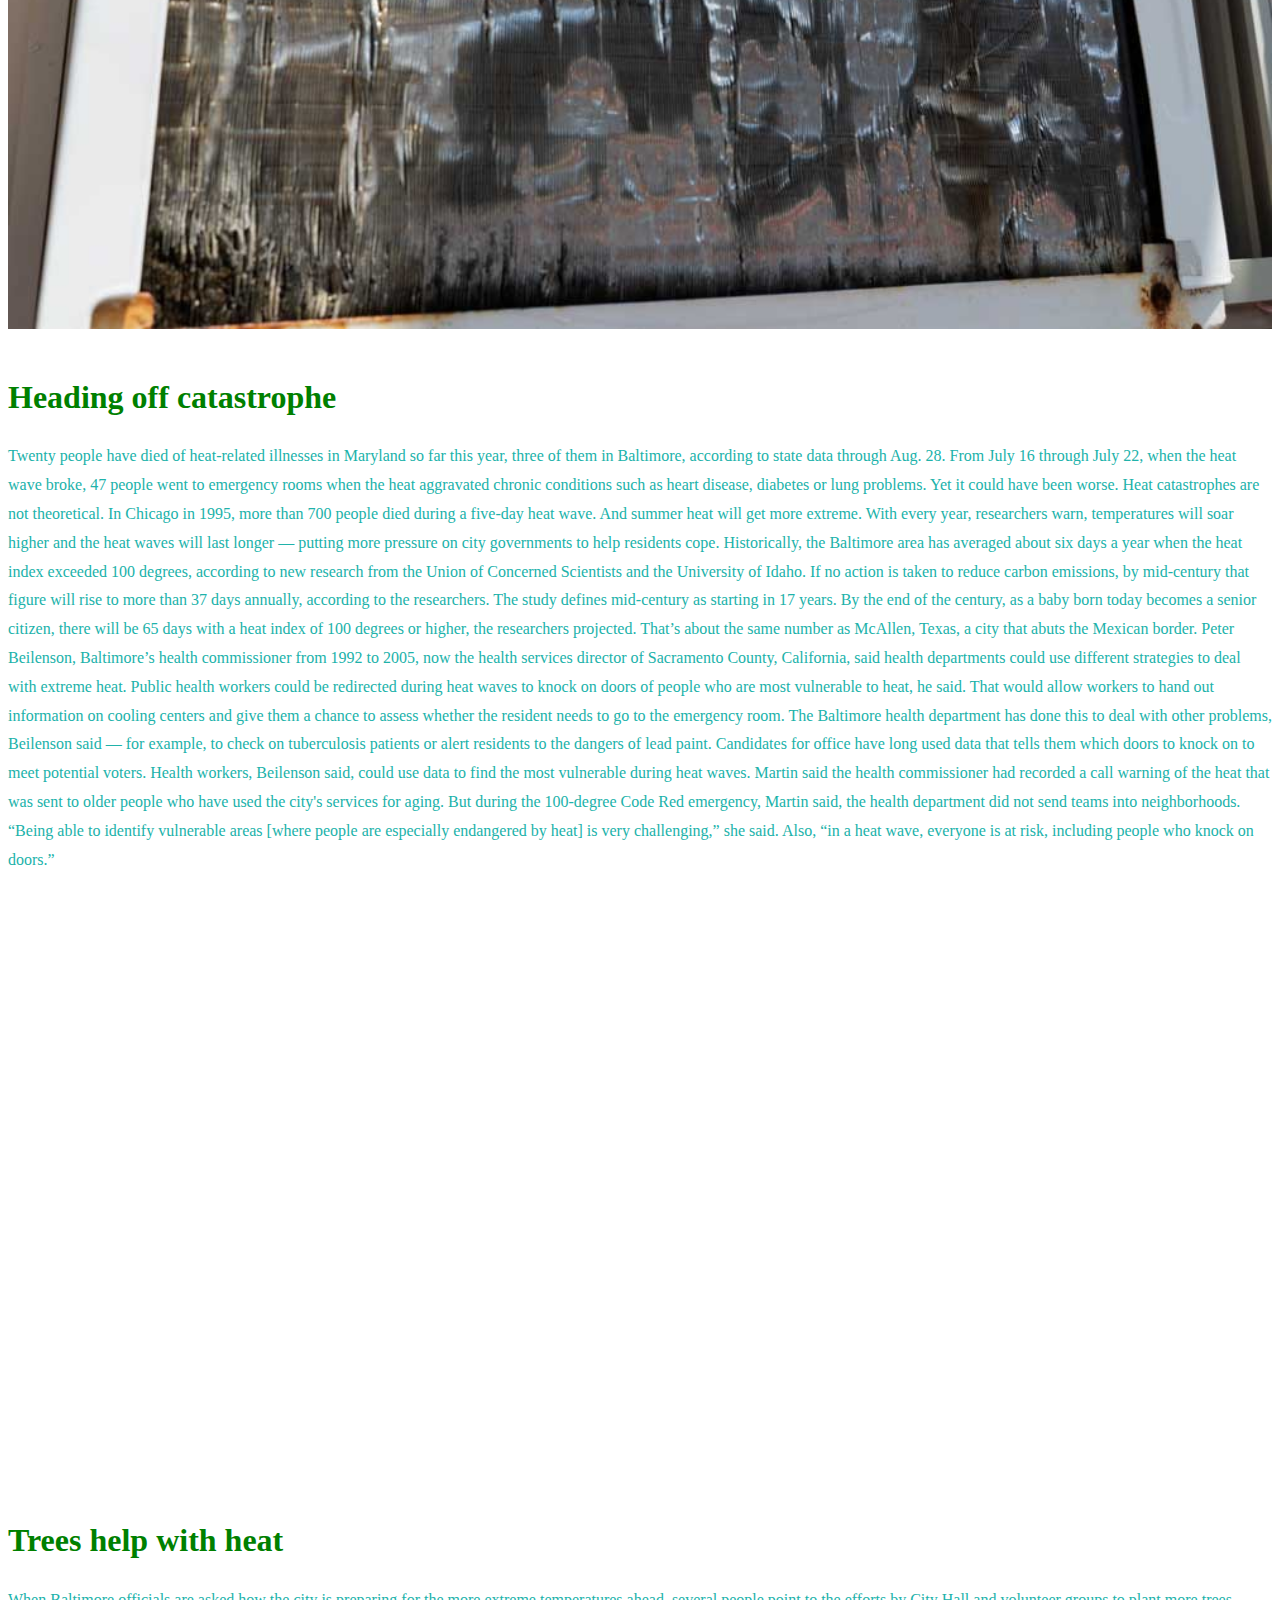
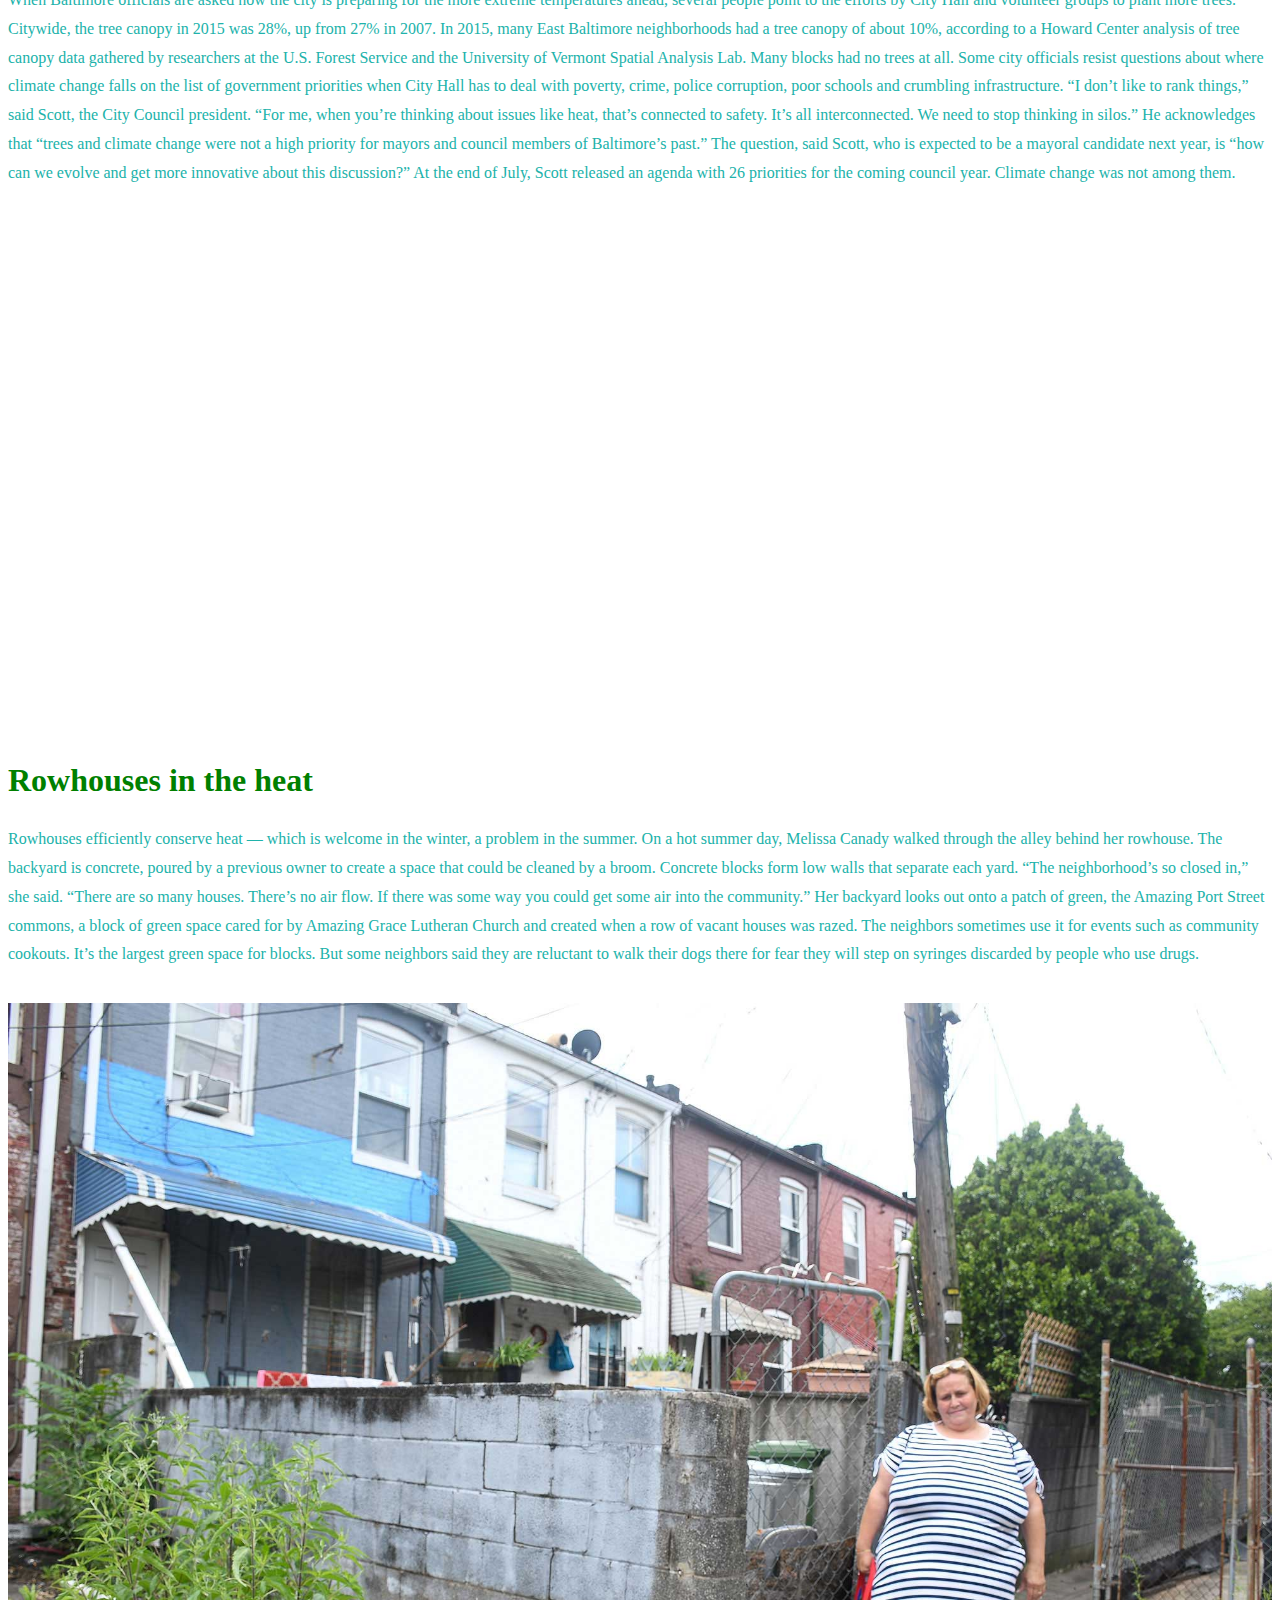
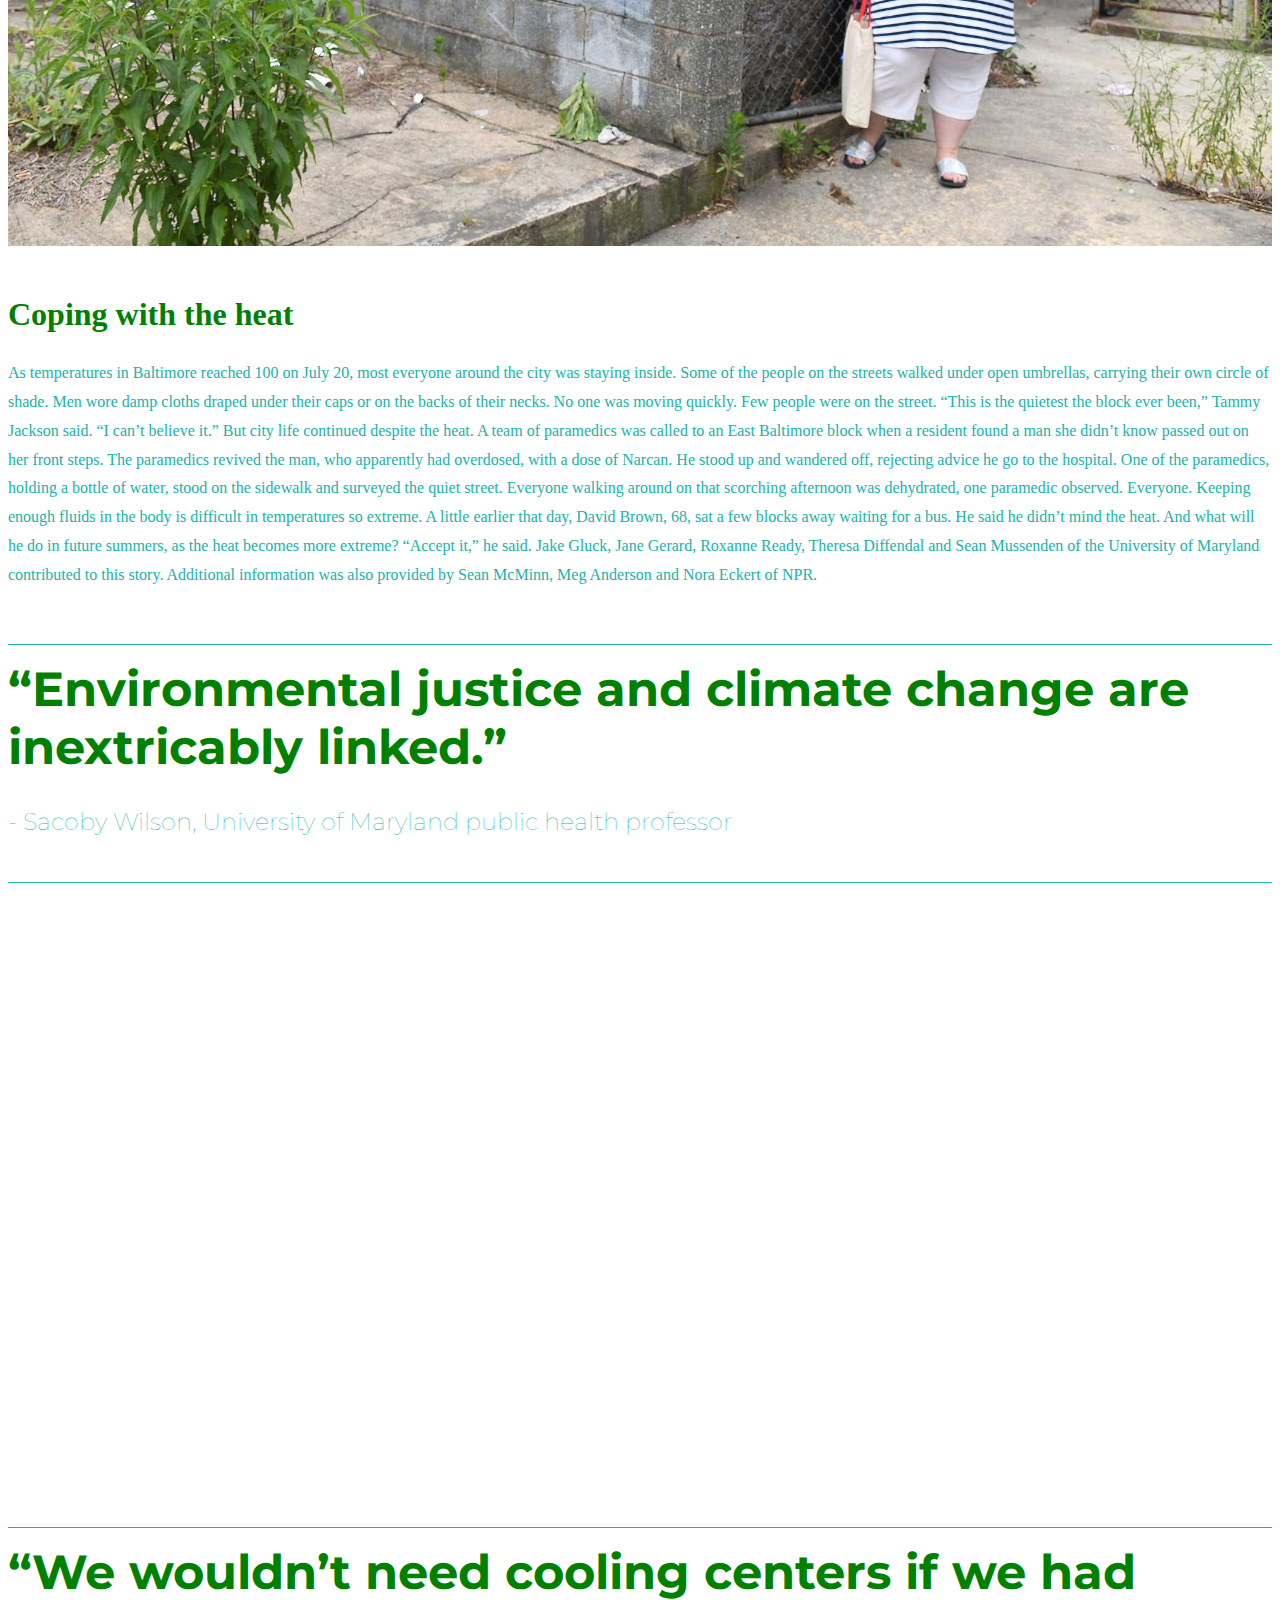
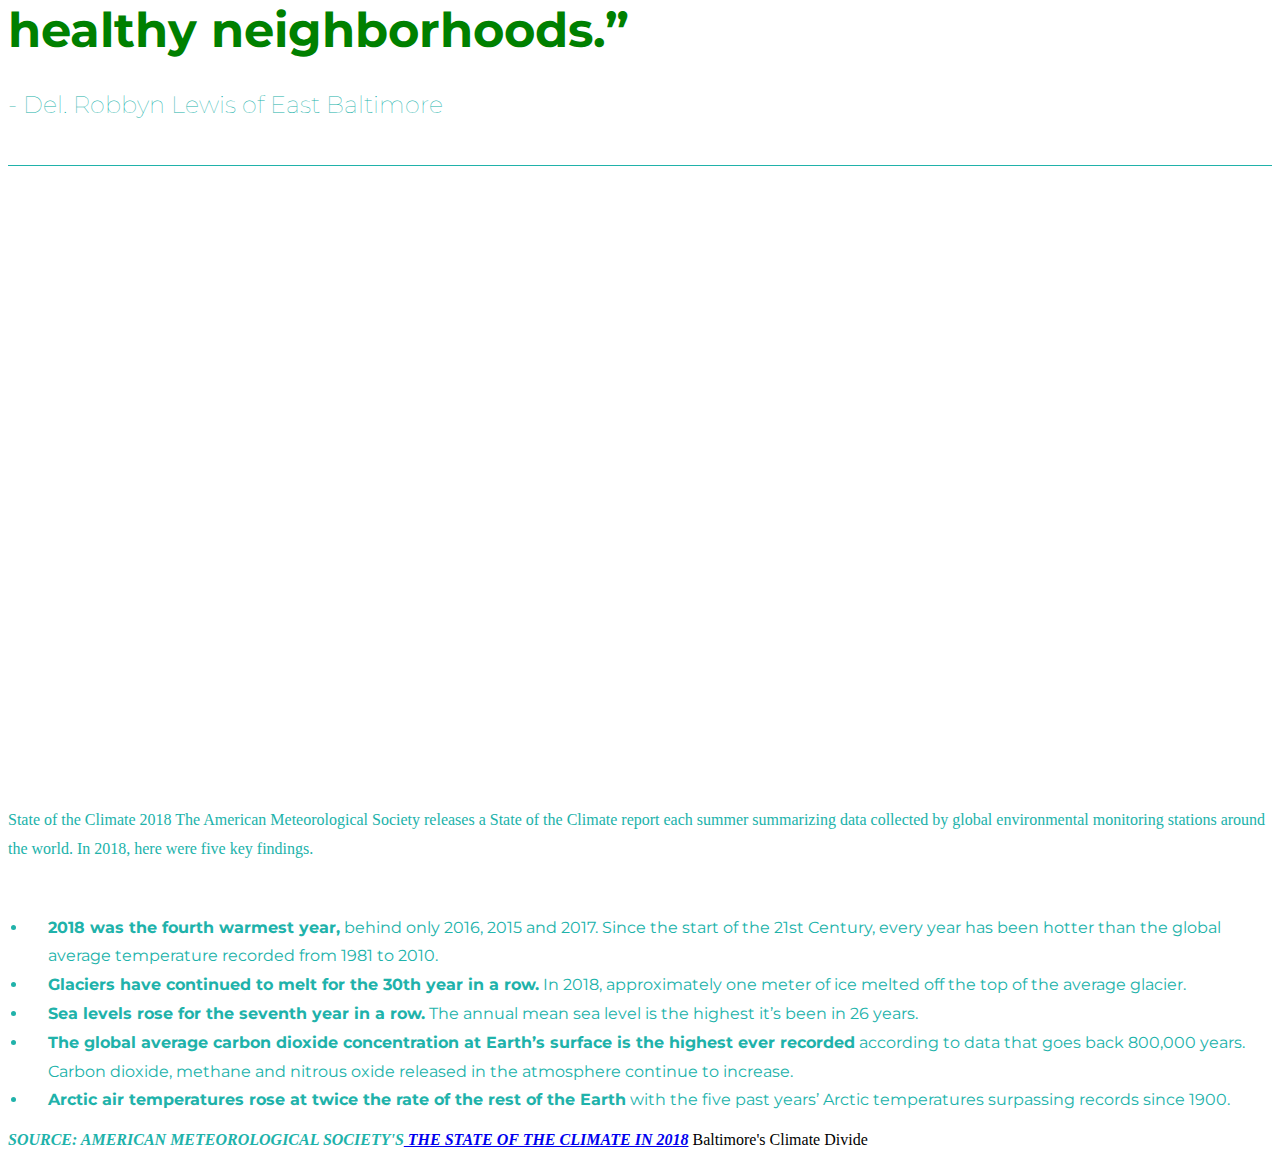
==== commit 9aee8e21: "up" ====
--- a/climate-crisis-story/index.html
+++ b/climate-crisis-story/index.html
@@ -270,7 +270,7 @@
 </ul>
 
 <nav class="nabar navbar-expand-lg navbar-dark bg-dark">
-  <span class="nav-logo"><span class="red">Source: American Meteorological Society's</span><a href="https://www.ametsoc.org/index.cfm/ams/publications/bulletin-of-the-american-meteorological-society-bams/state-of-the-climate/">The State of the Climate in 2018</a></span>
+  <span class="nav-logo"><span class="red"><i>Source: American Meteorological Society's</i></span><a href="https://www.ametsoc.org/index.cfm/ams/publications/bulletin-of-the-american-meteorological-society-bams/state-of-the-climate/"><i> The State of the Climate in 2018</i></a></span>
    Baltimore's Climate Divide</span>
 </nav>
 
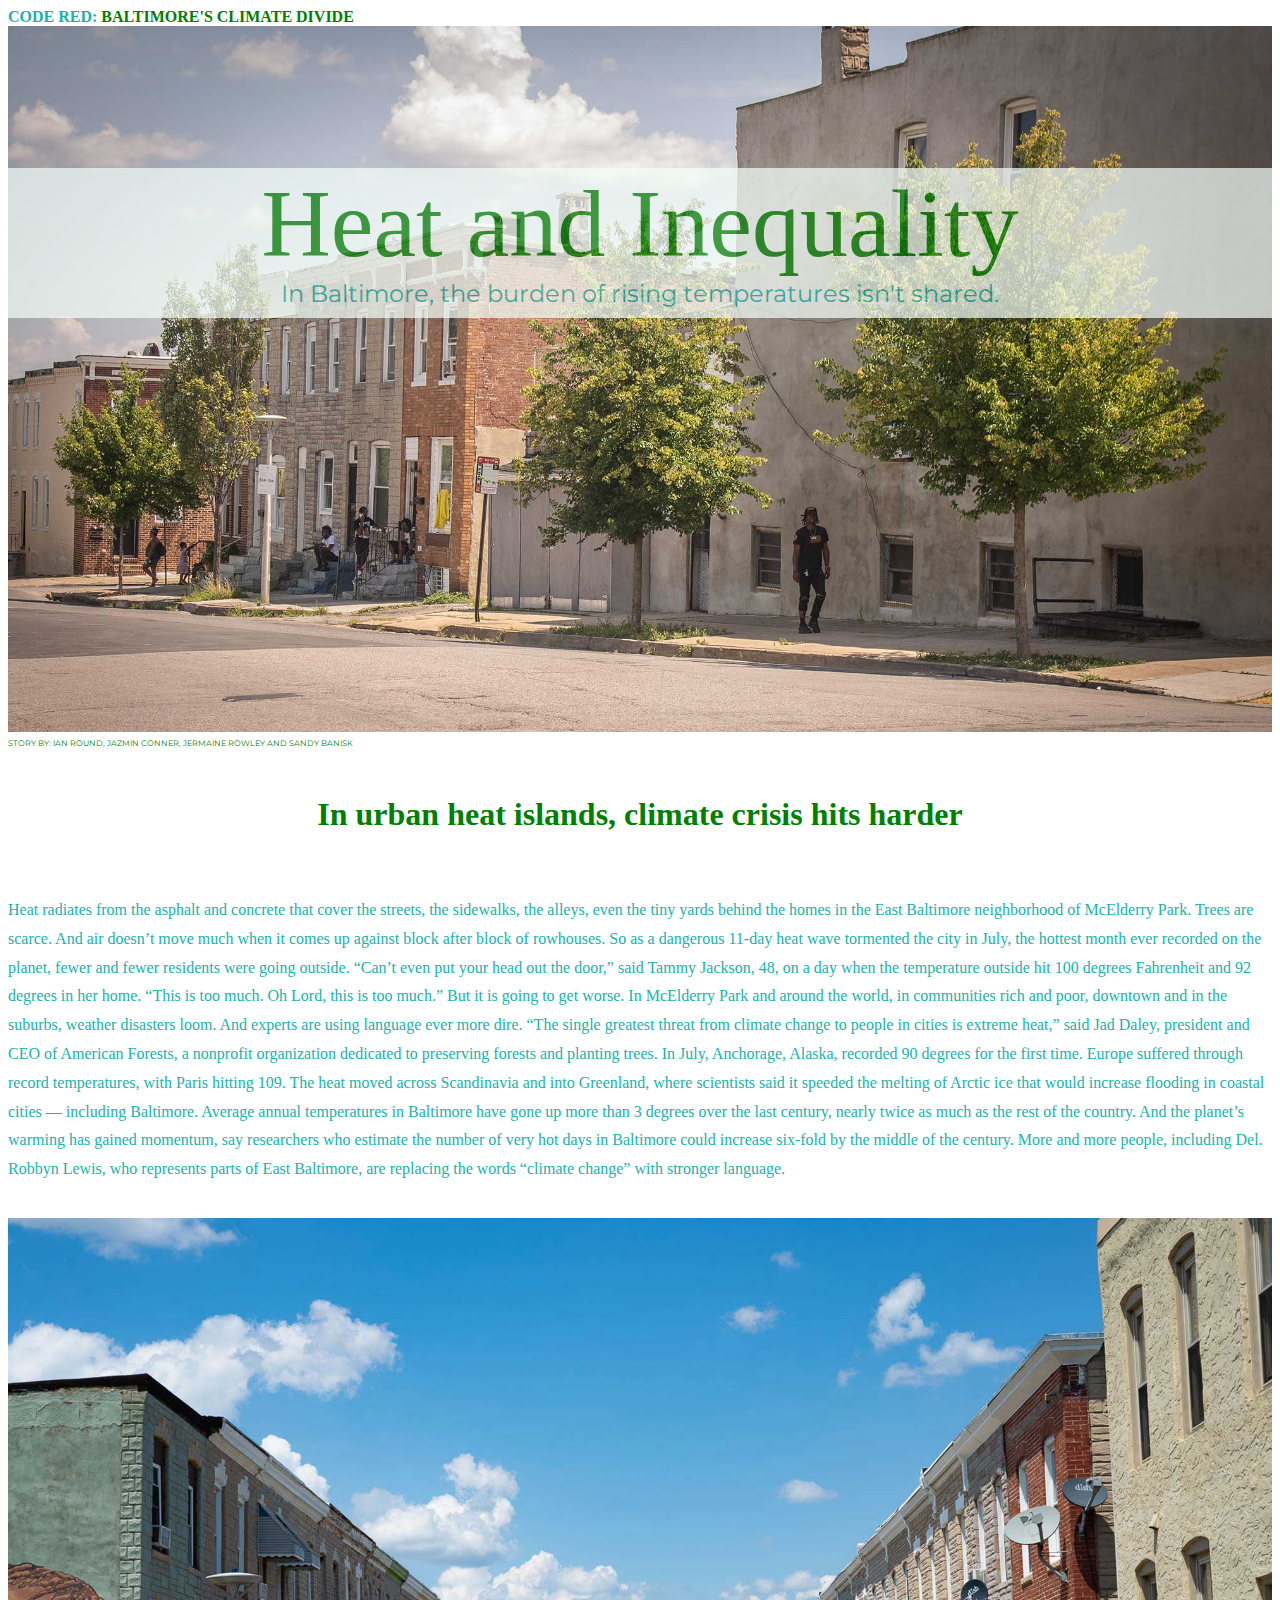
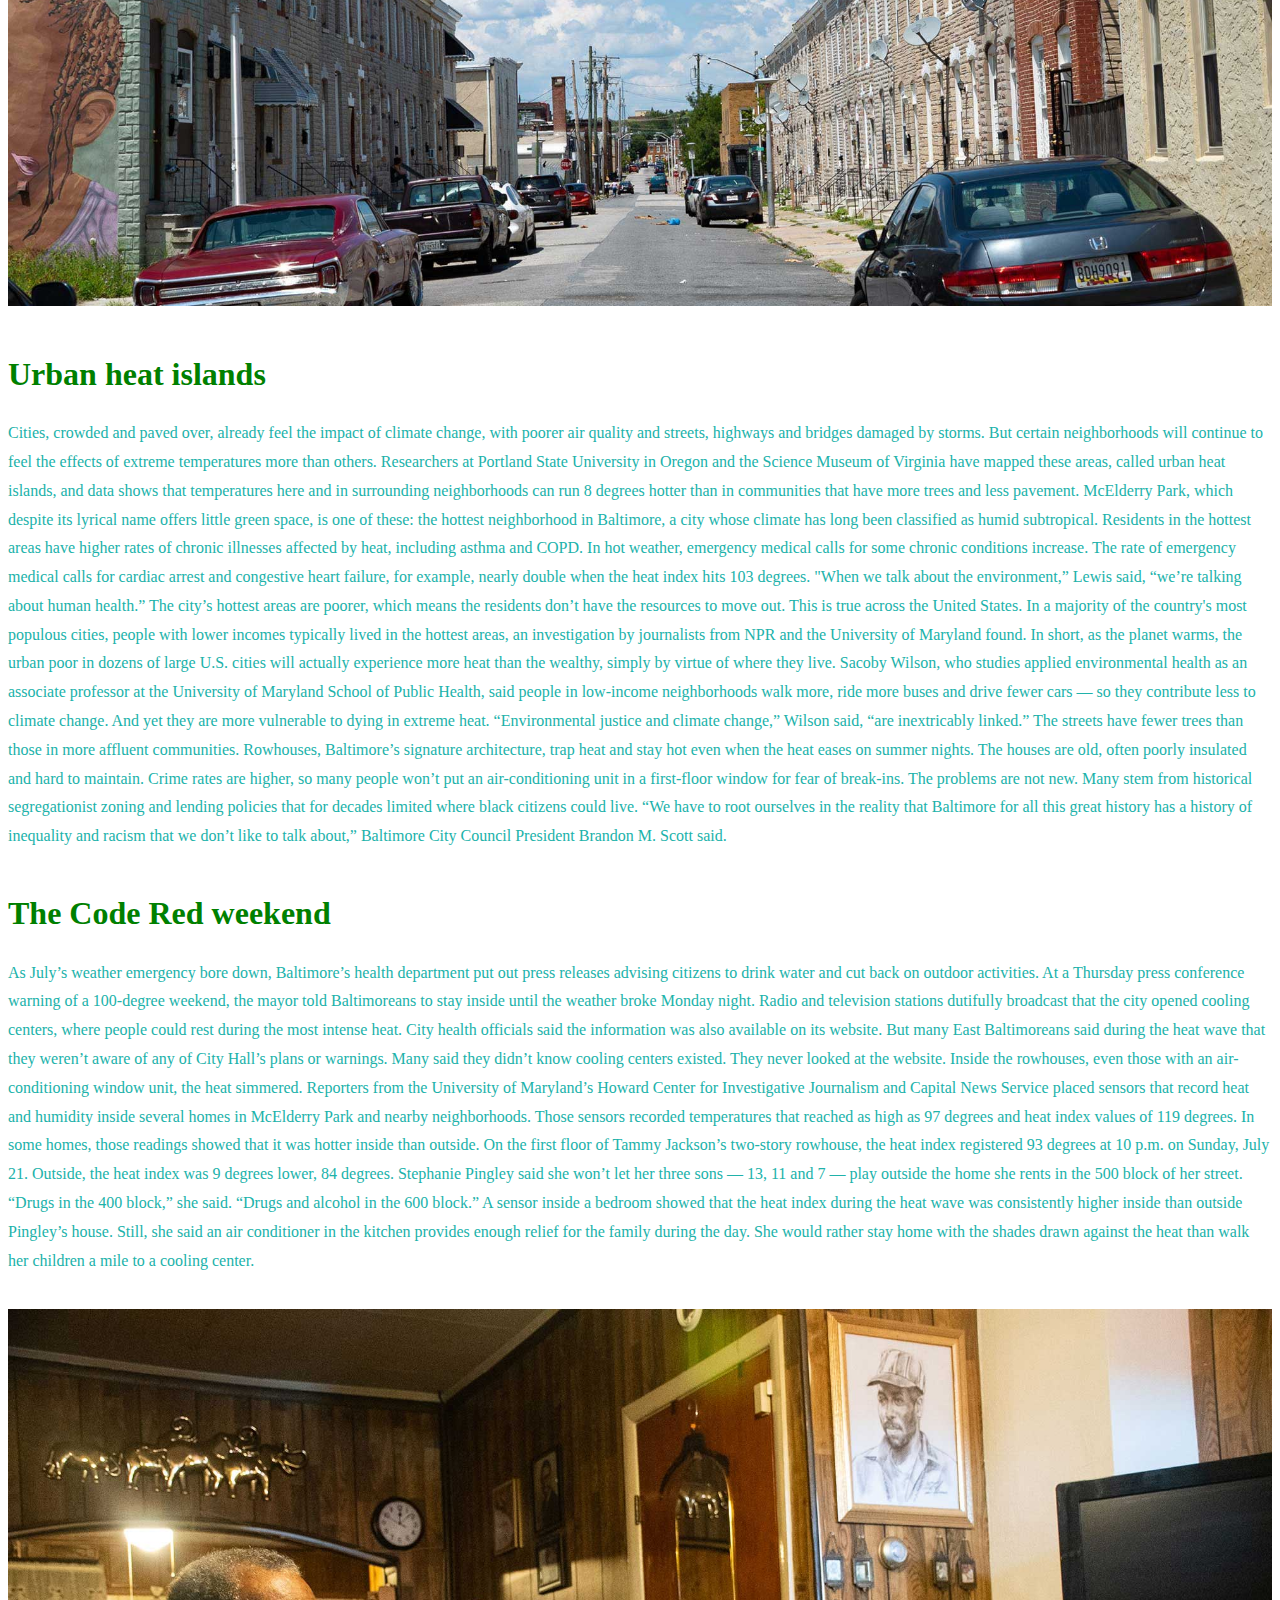
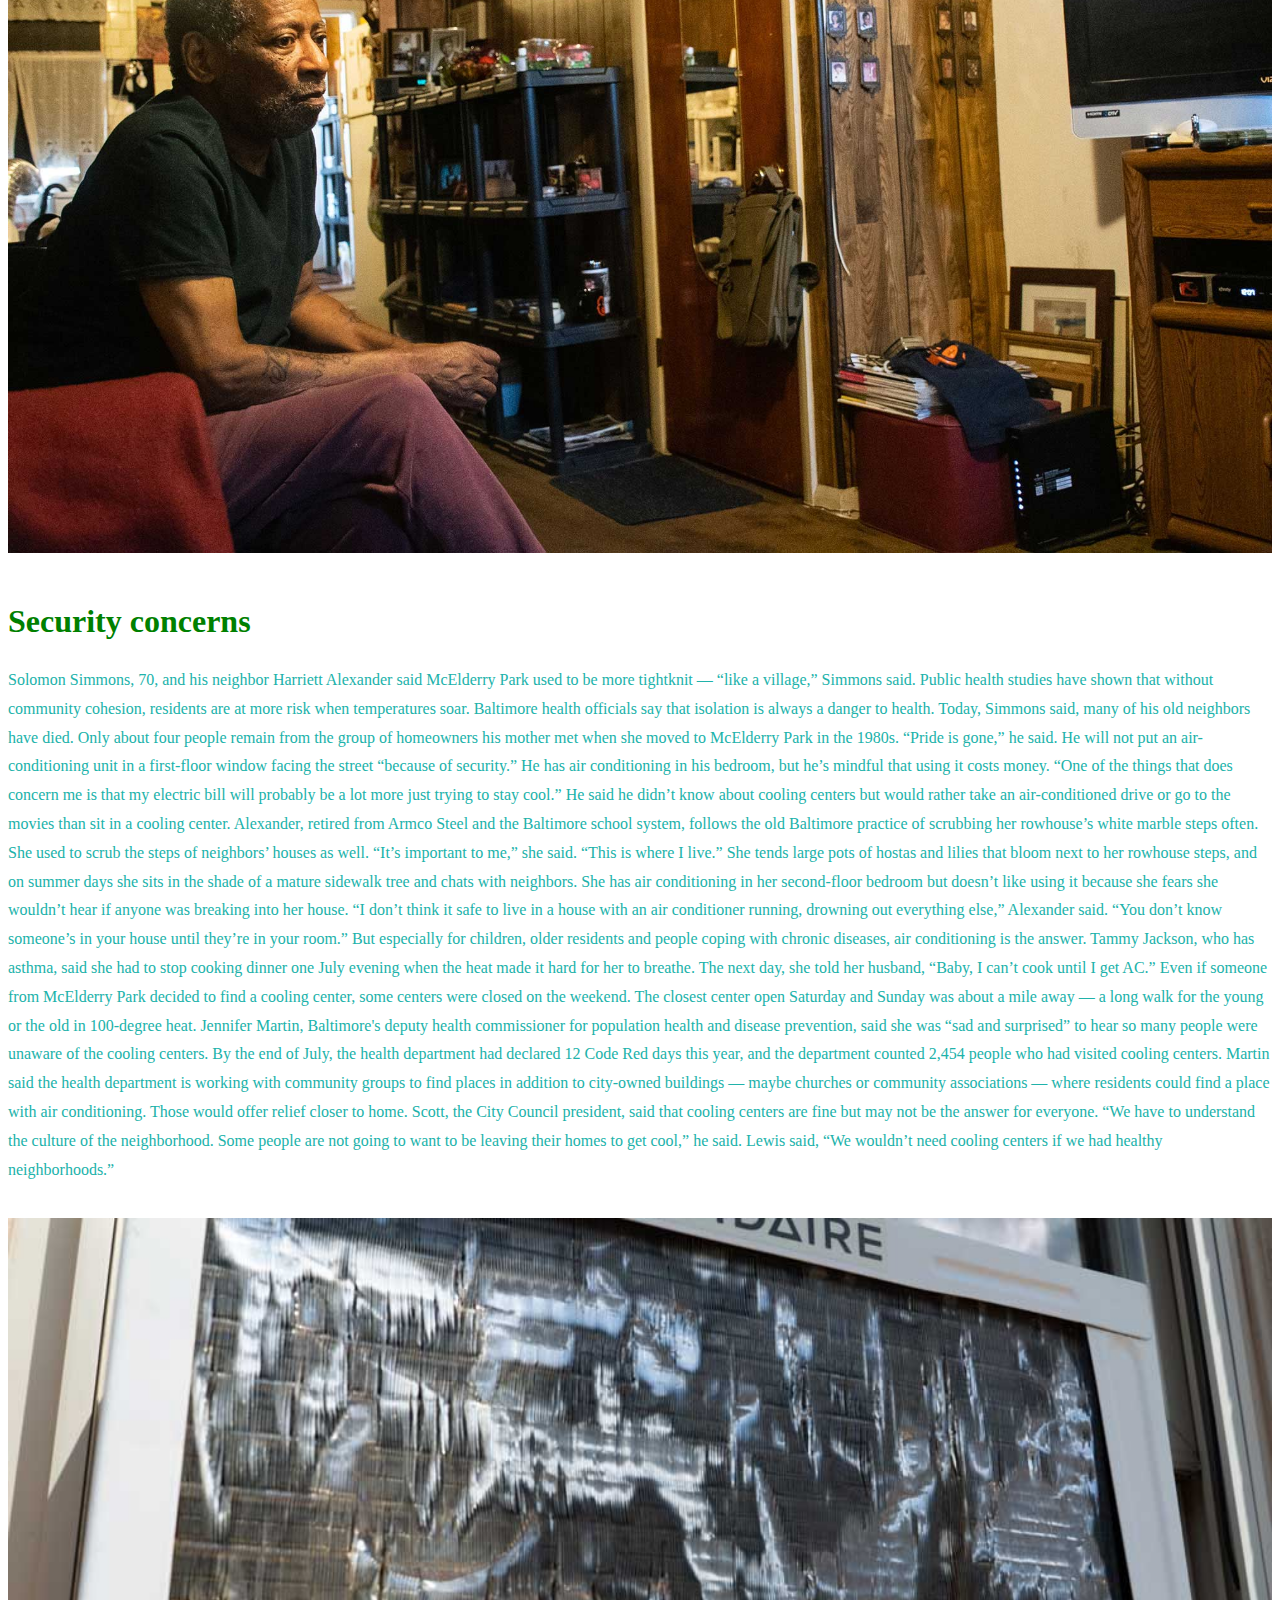
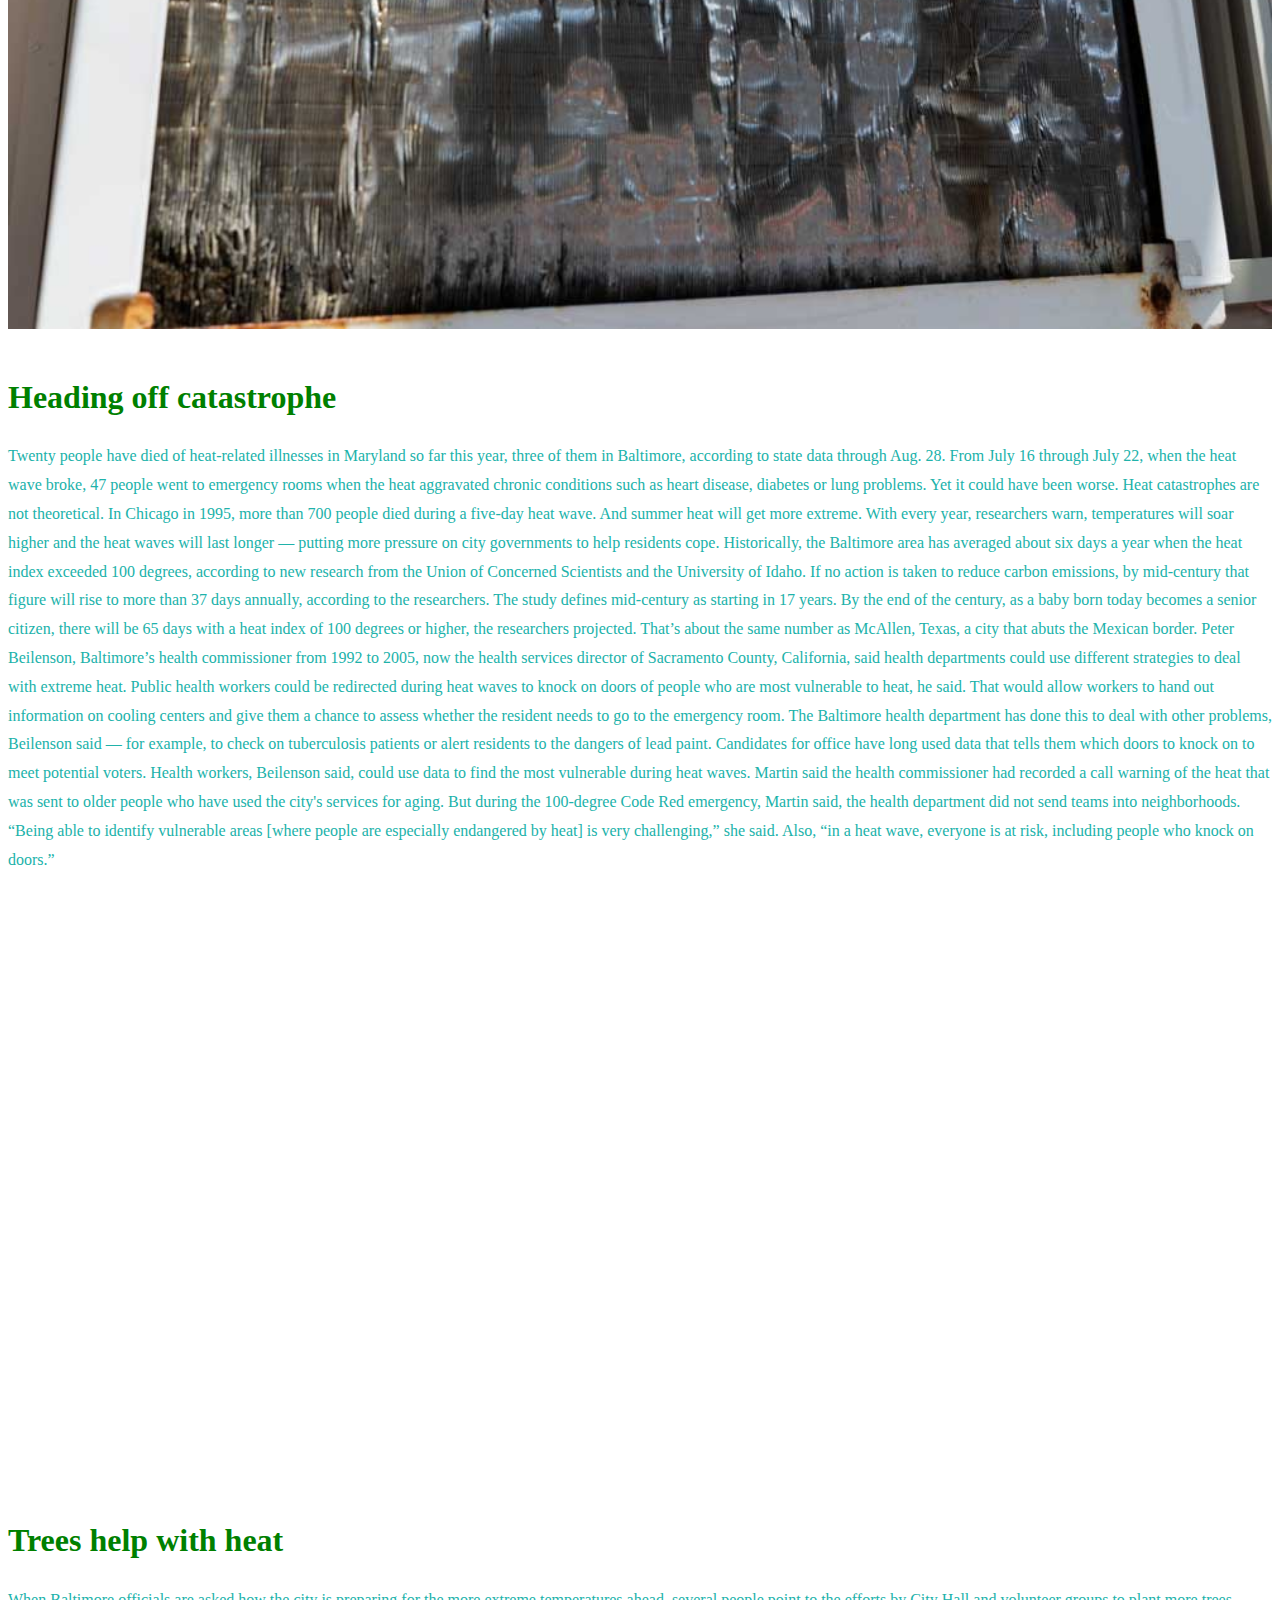
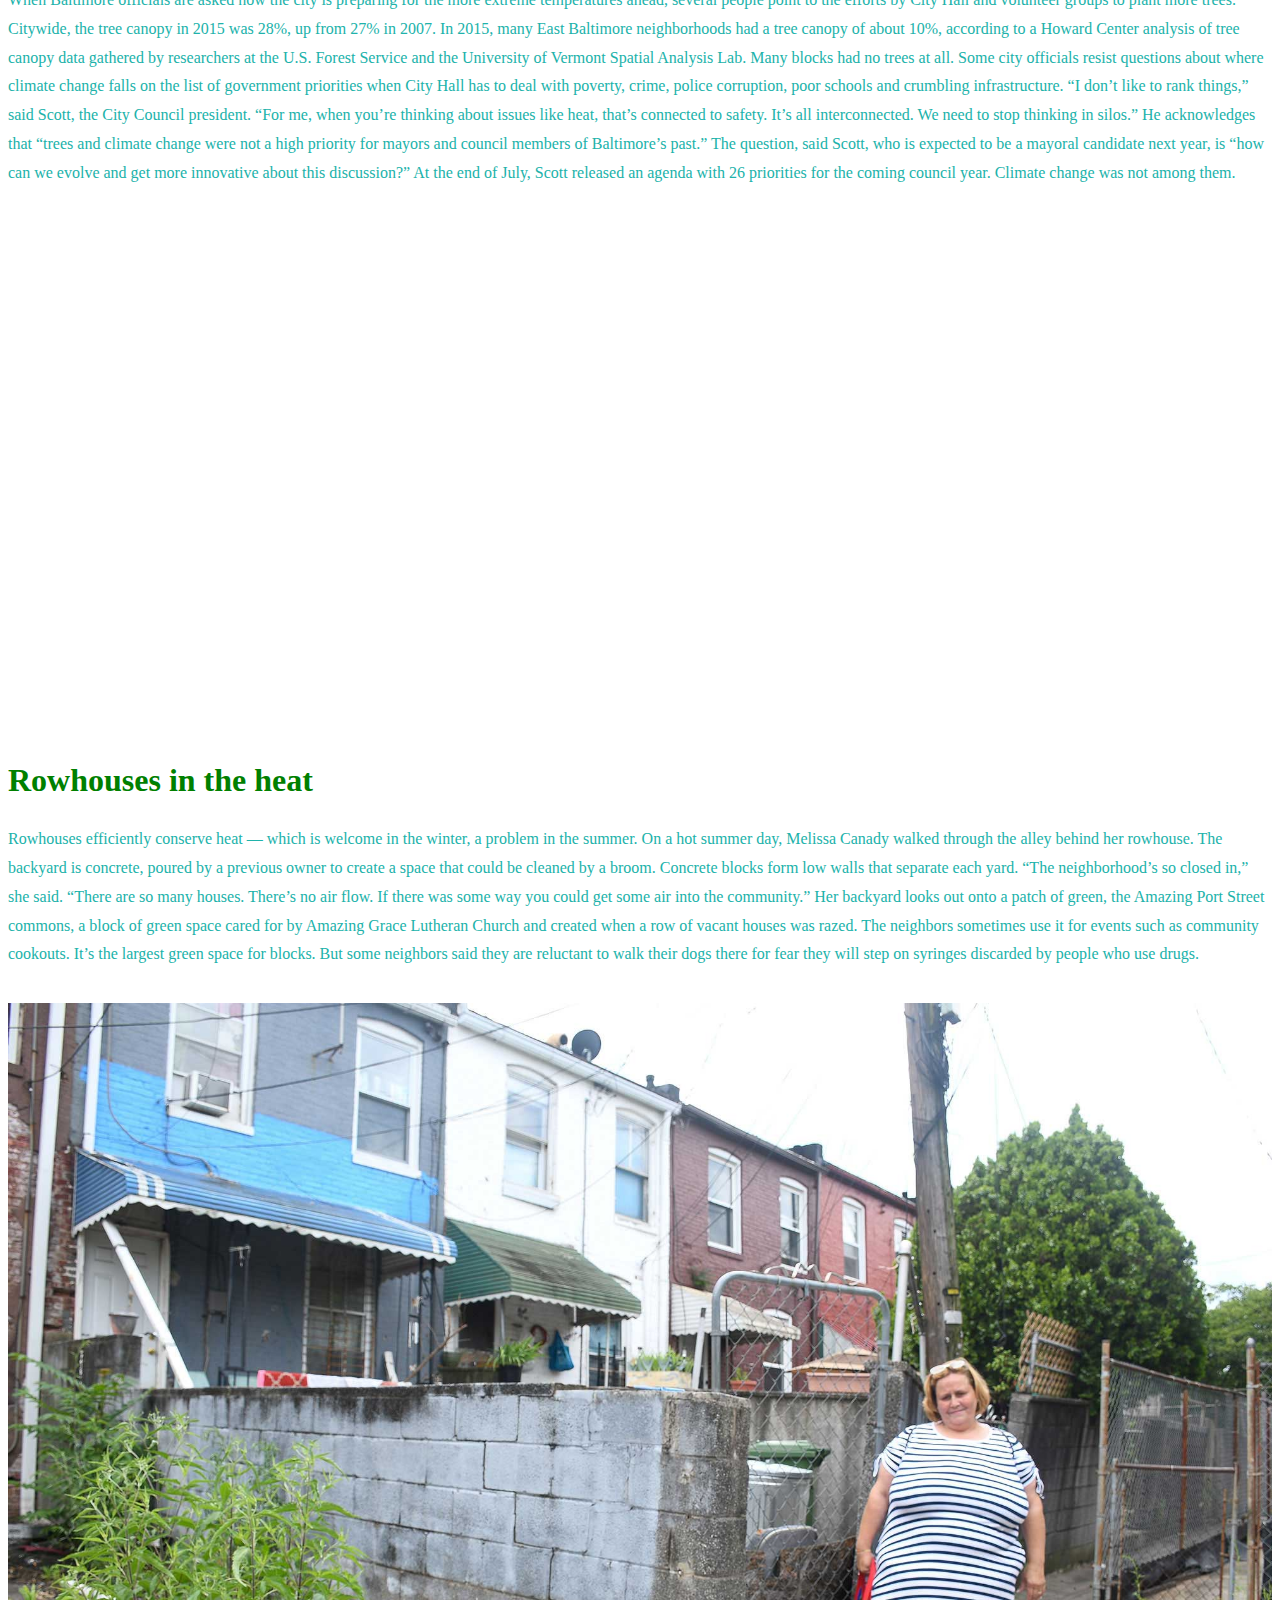
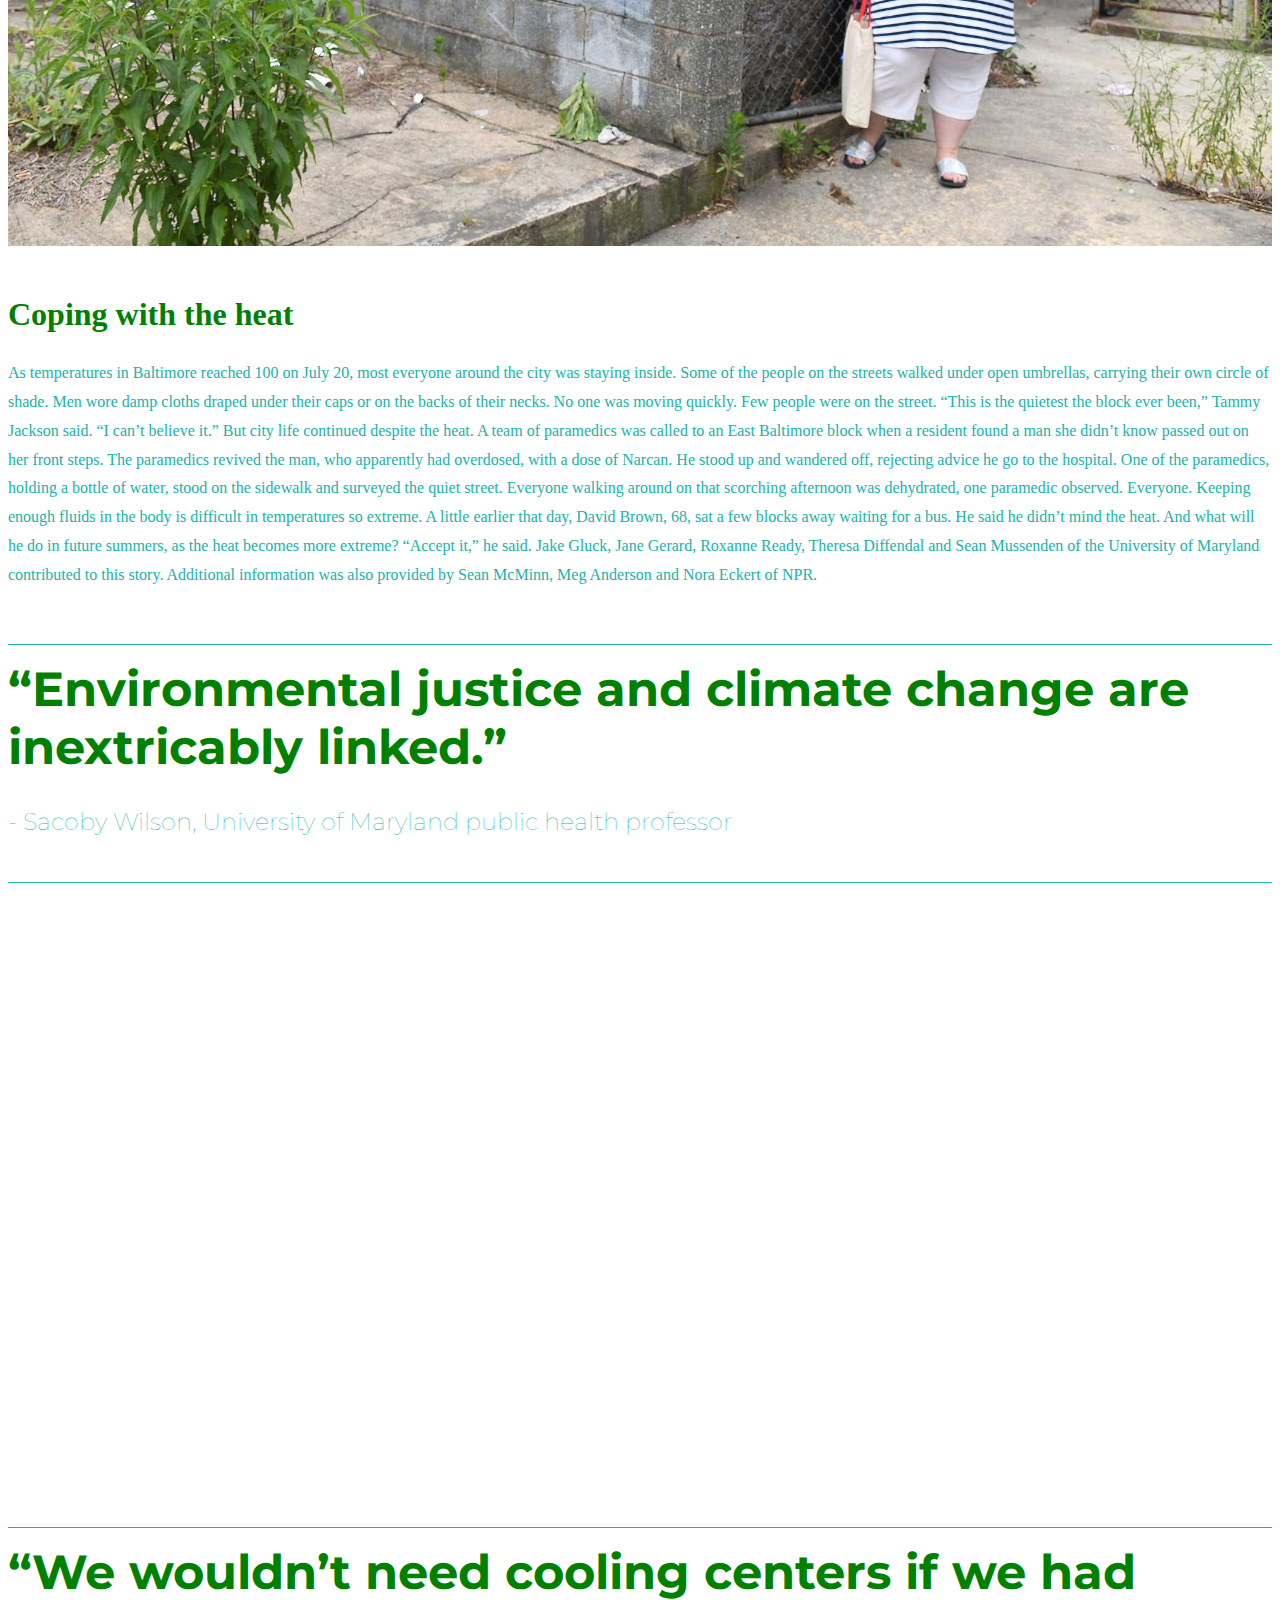
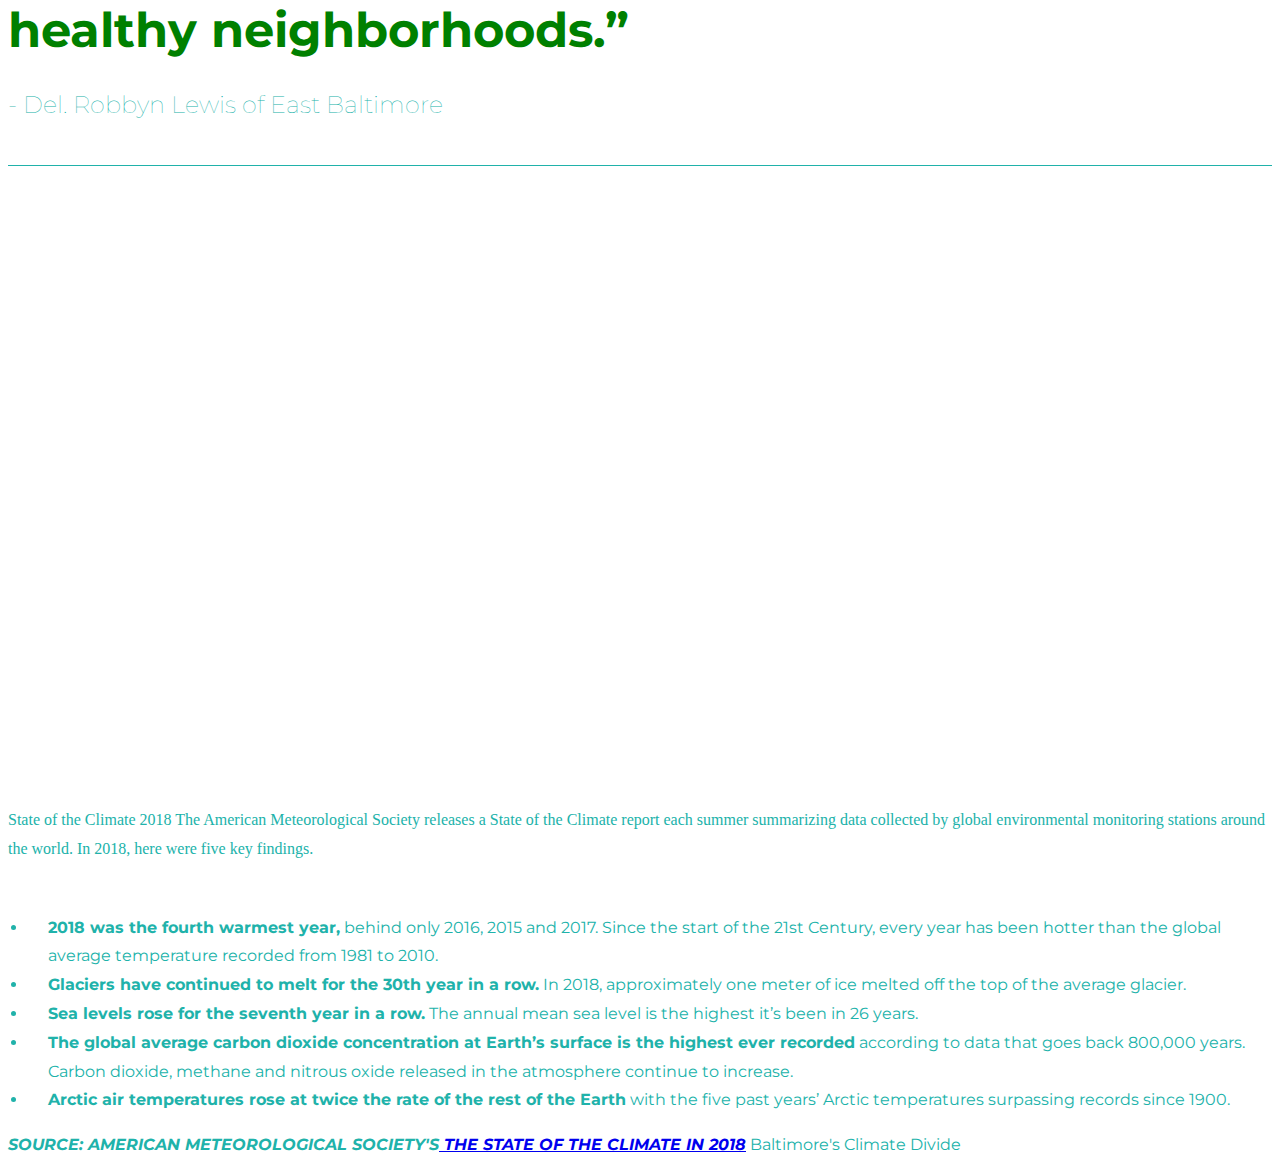
==== commit 29671a8a: "up" ====
--- a/climate-crisis-story/index.html
+++ b/climate-crisis-story/index.html
@@ -29,7 +29,7 @@
 </head>
 <body>
 
-  <nav class="nabar navbar-expand-lg navbar-dark bg-dark">
+  <nav class="navbar navbar-expand-lg navbar-dark bg-dark">
     <span class="nav-logo"><span class="red">Code Red:</span> Baltimore's Climate Divide</span>
   </nav>
 
@@ -269,9 +269,11 @@
   <li><b>Arctic air temperatures rose at twice the rate of the rest of the Earth</b> with the five past years’ Arctic temperatures surpassing records since 1900.</li>
 </ul>
 
-<nav class="nabar navbar-expand-lg navbar-dark bg-dark">
+<nav class="navbar navbar-expand-lg navbar-dark bg-dark">
+  <div class="container-fluid">
   <span class="nav-logo"><span class="red"><i>Source: American Meteorological Society's</i></span><a href="https://www.ametsoc.org/index.cfm/ams/publications/bulletin-of-the-american-meteorological-society-bams/state-of-the-climate/"><i> The State of the Climate in 2018</i></a></span>
    Baltimore's Climate Divide</span>
+  </div>
 </nav>
 
 
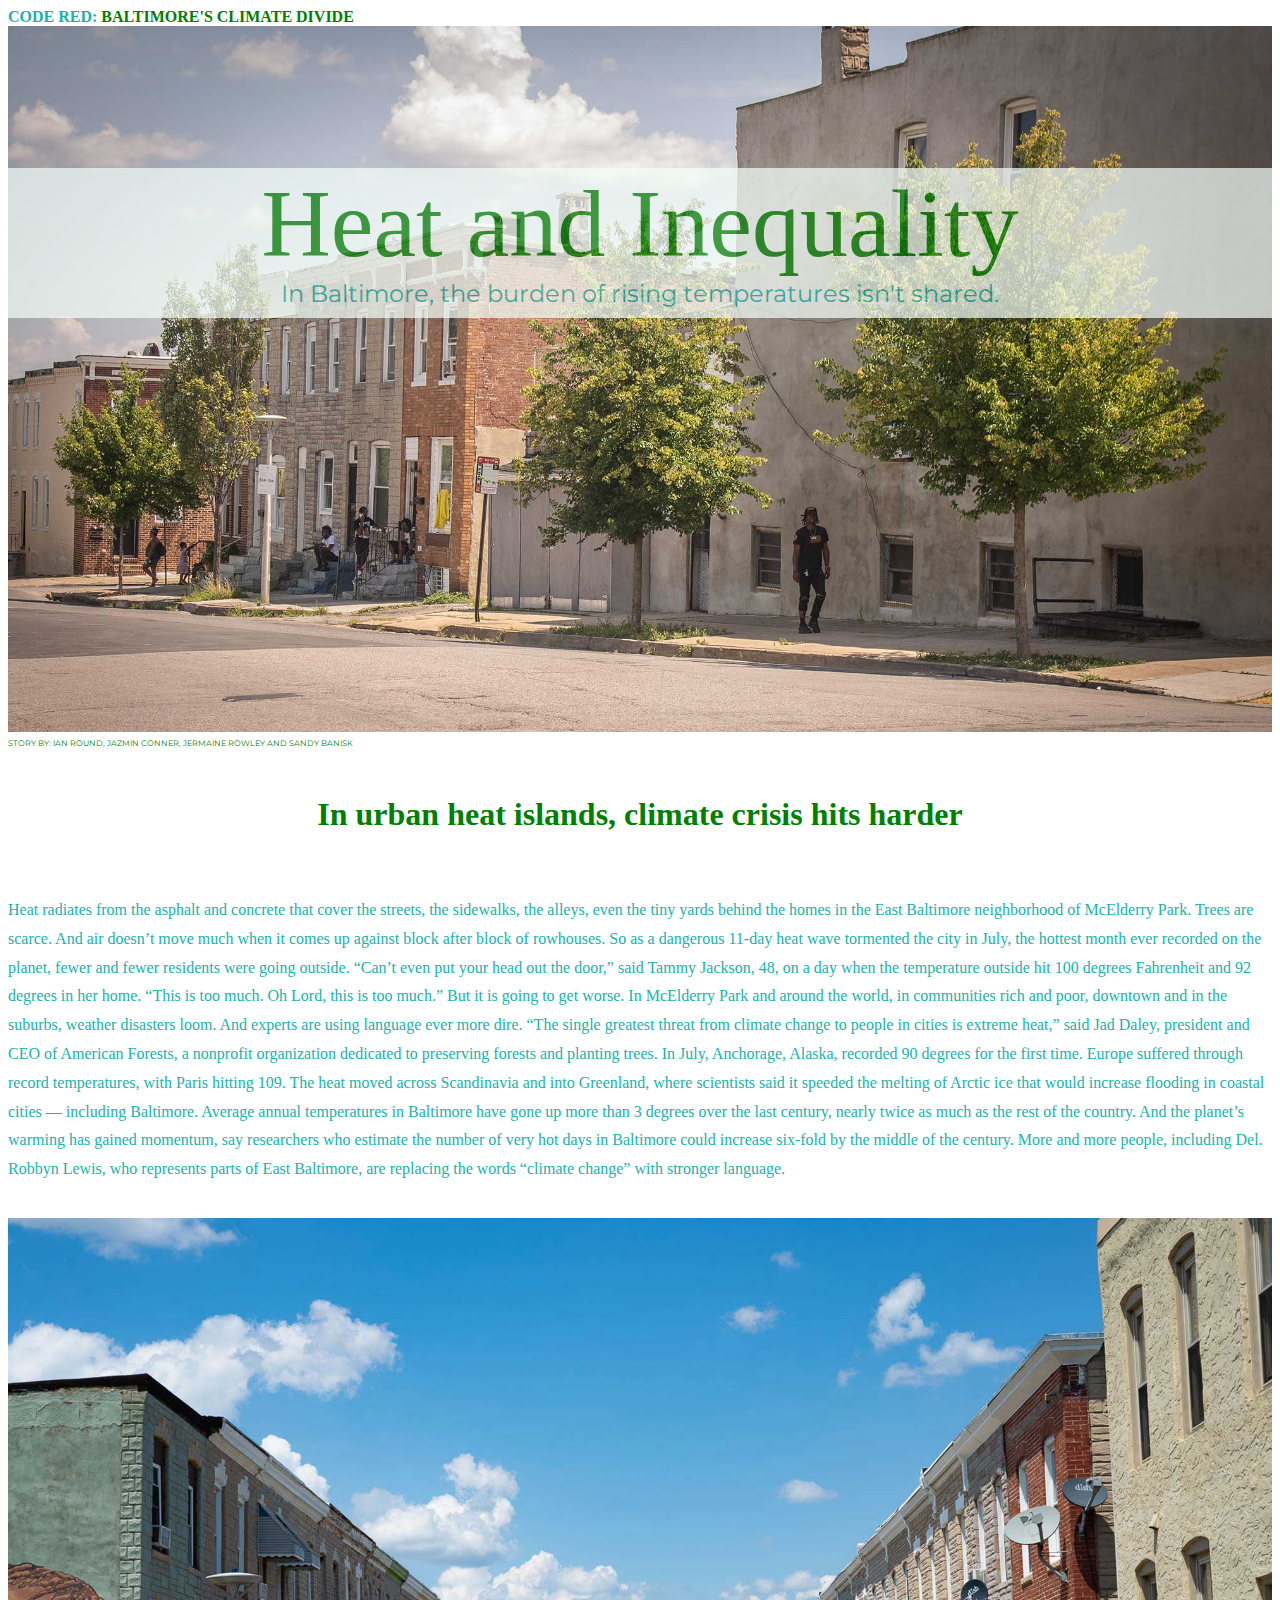
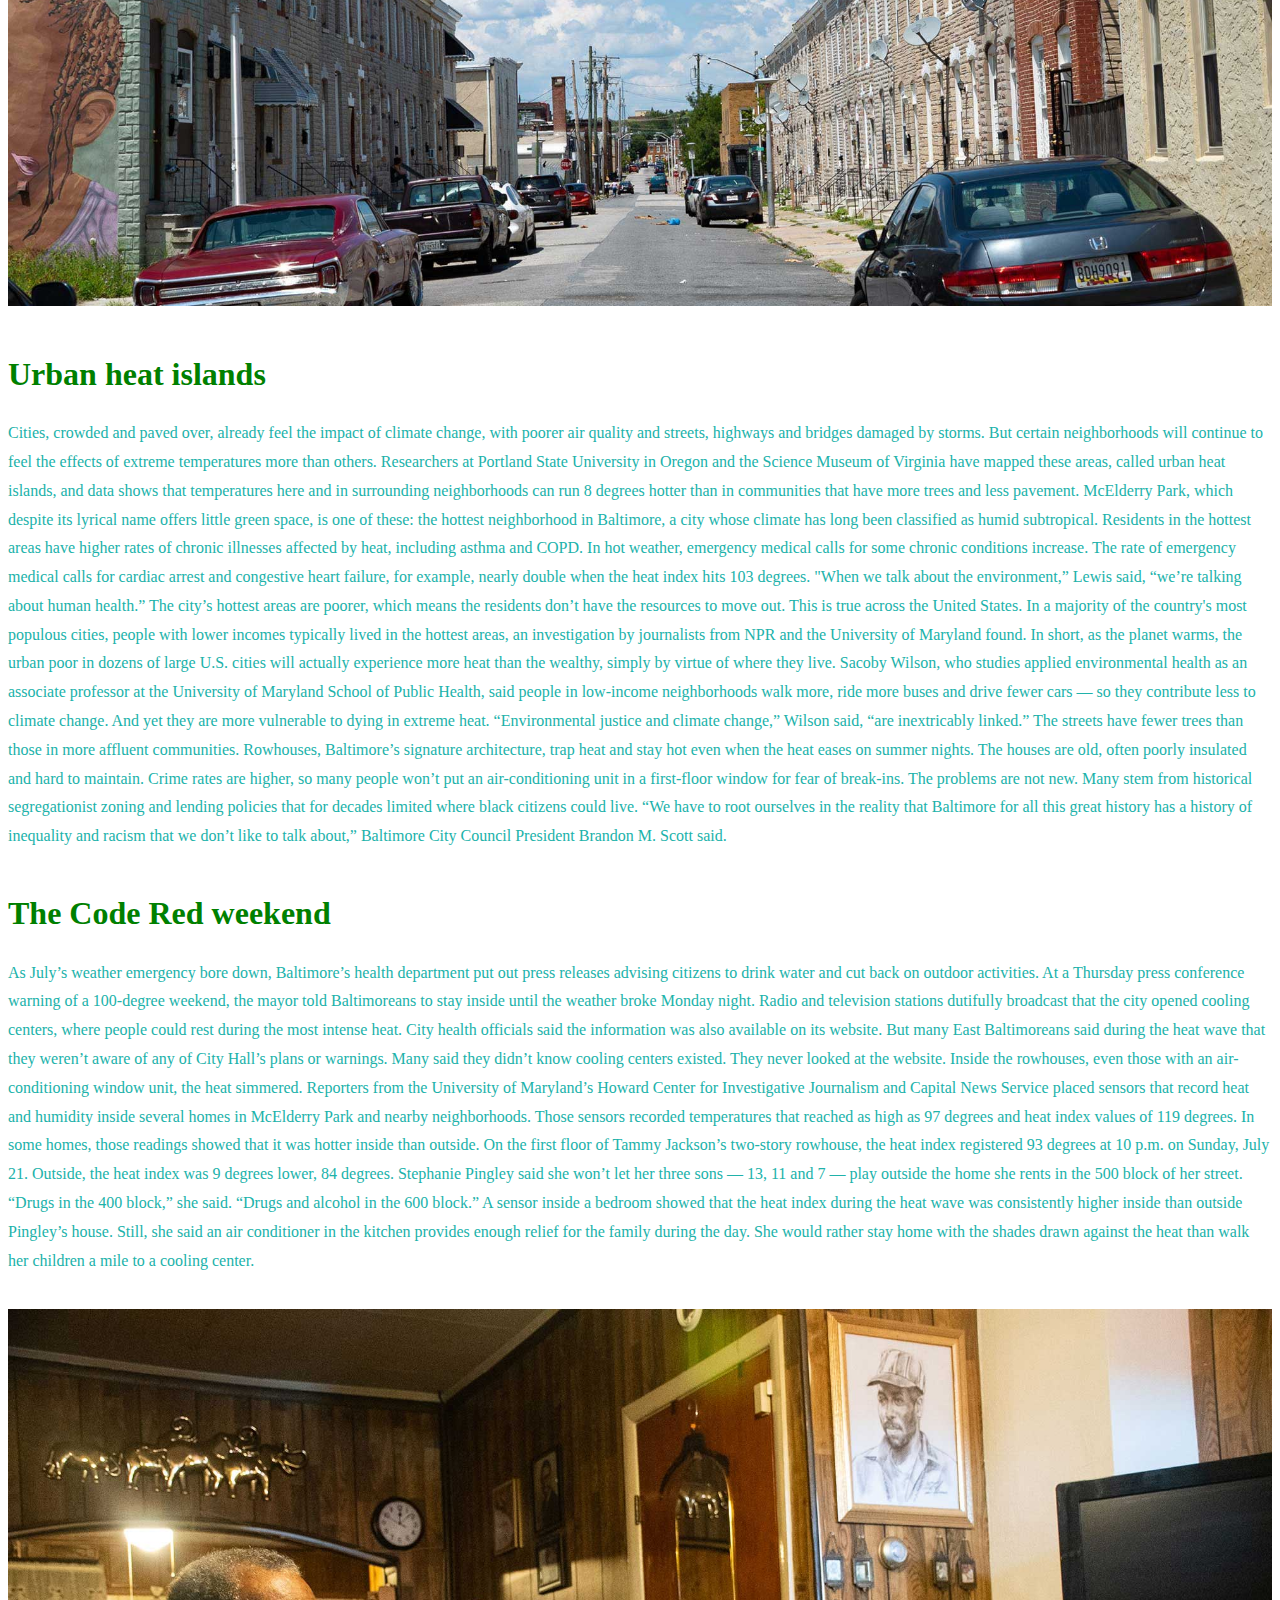
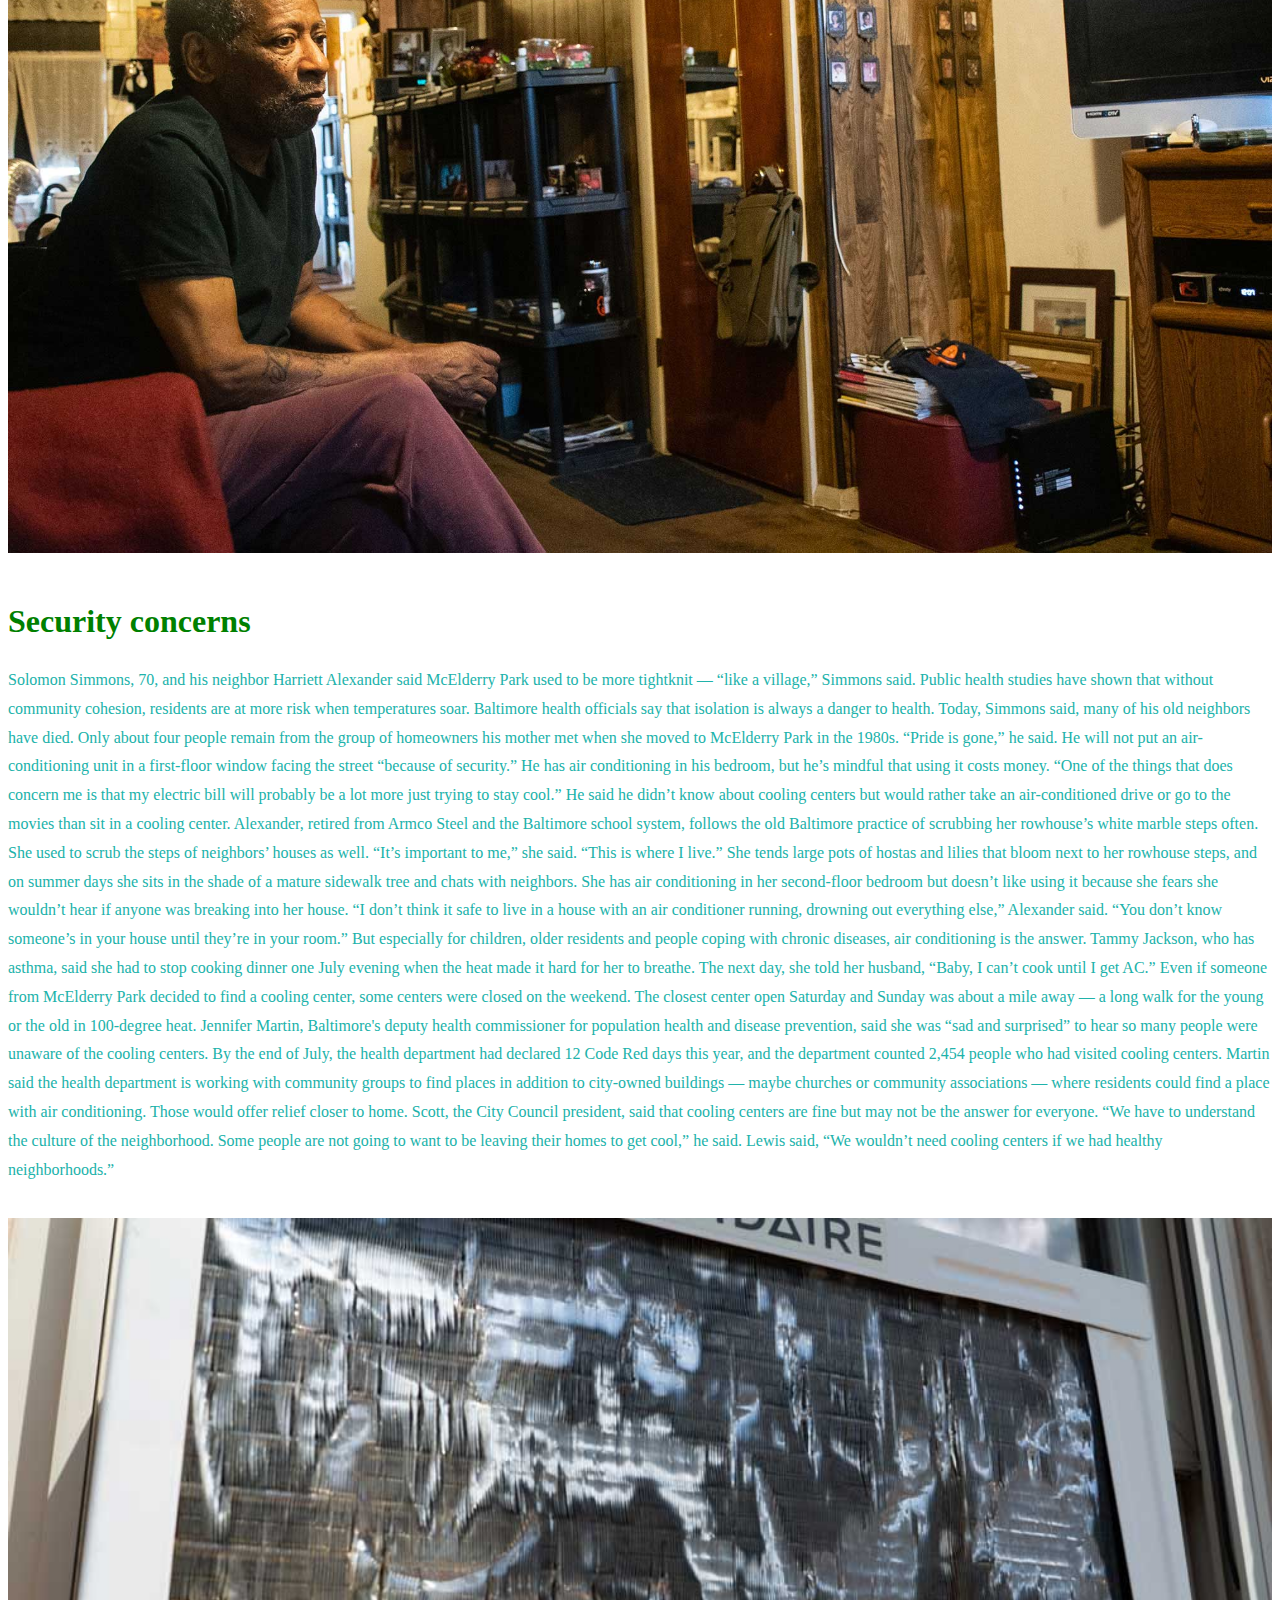
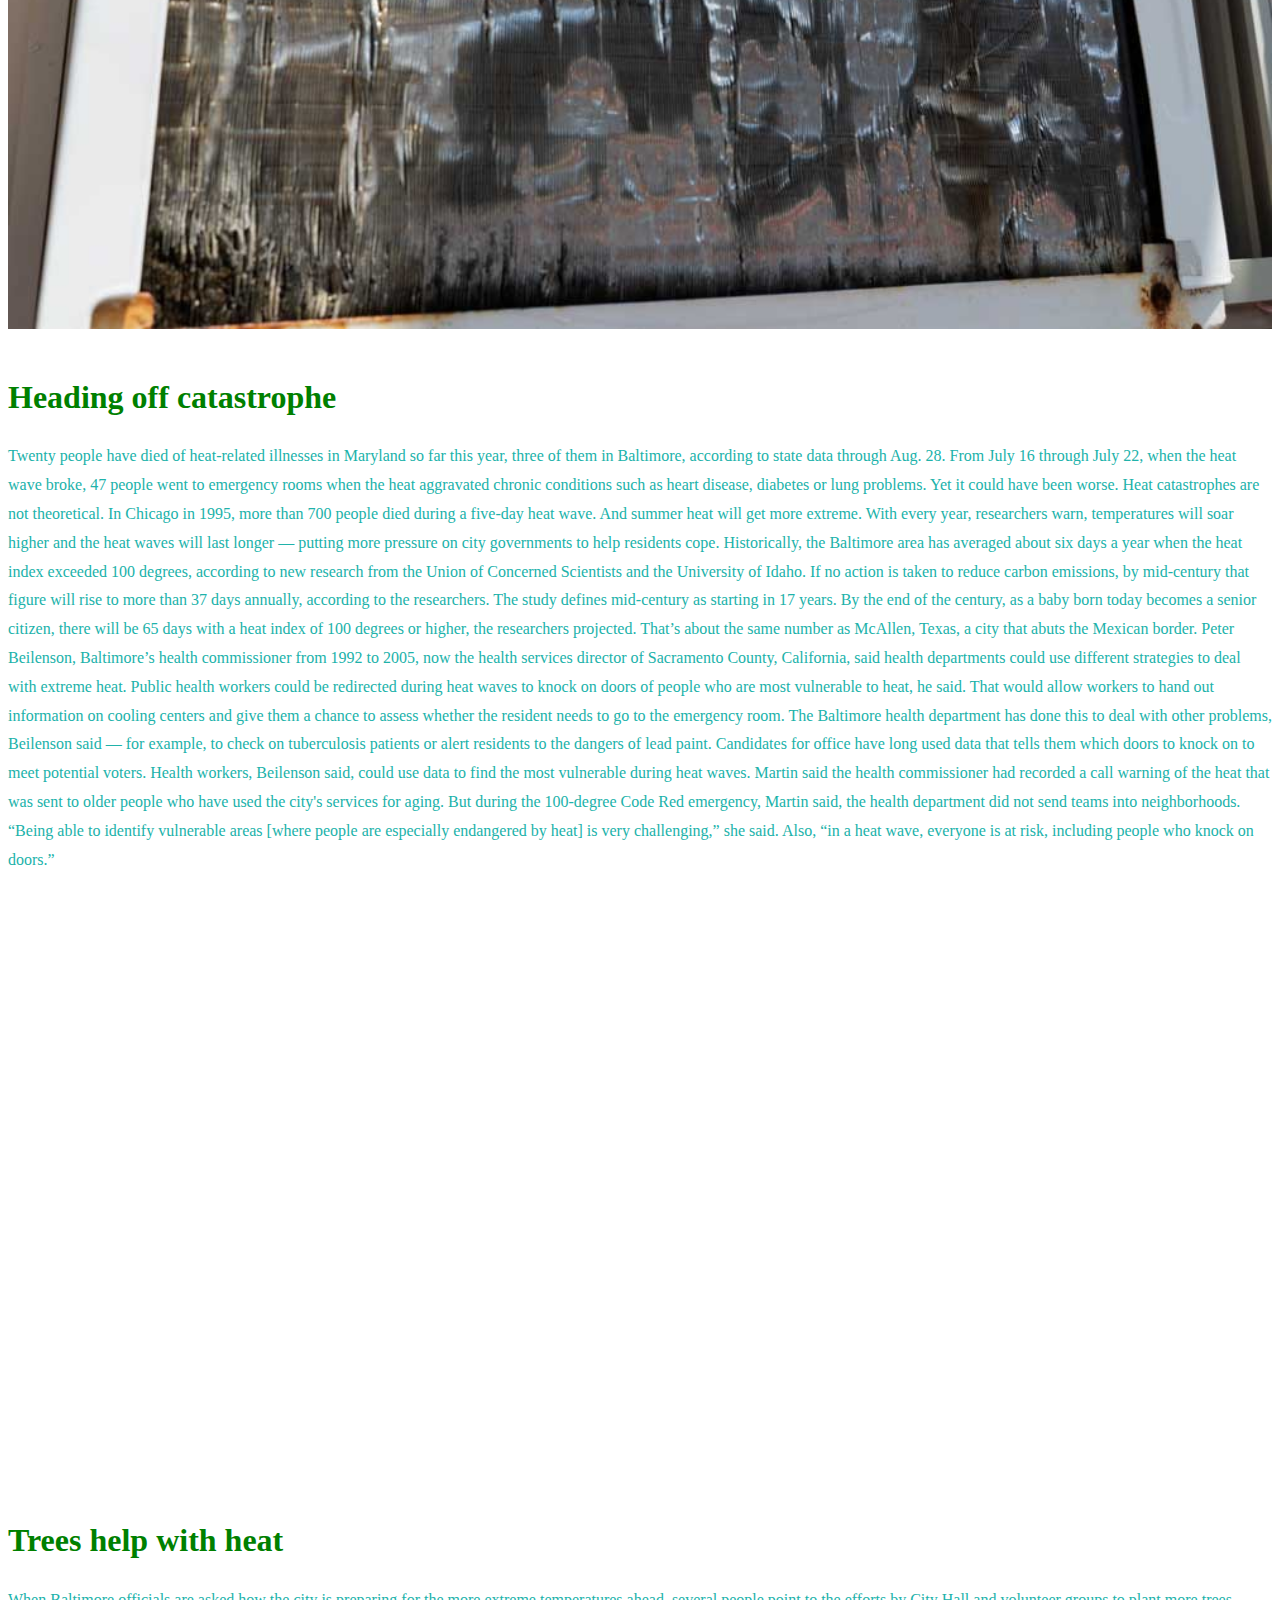
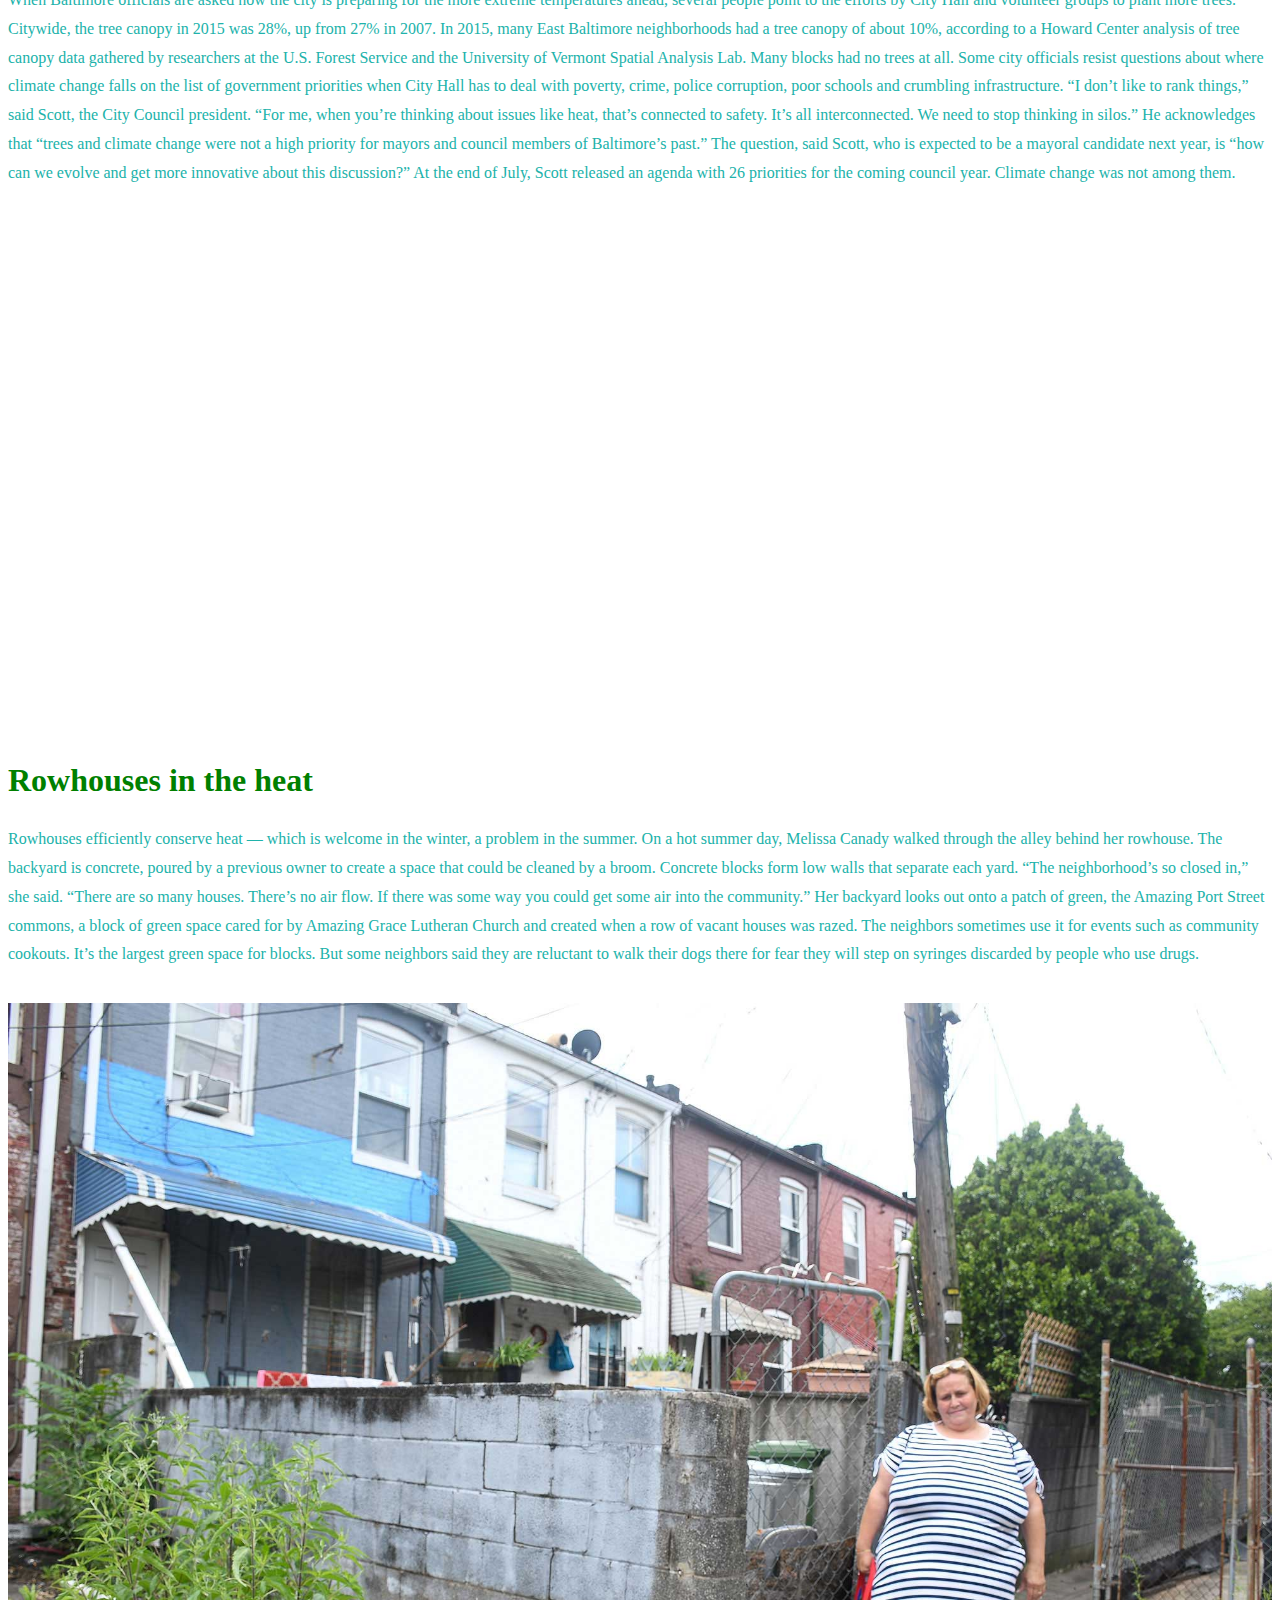
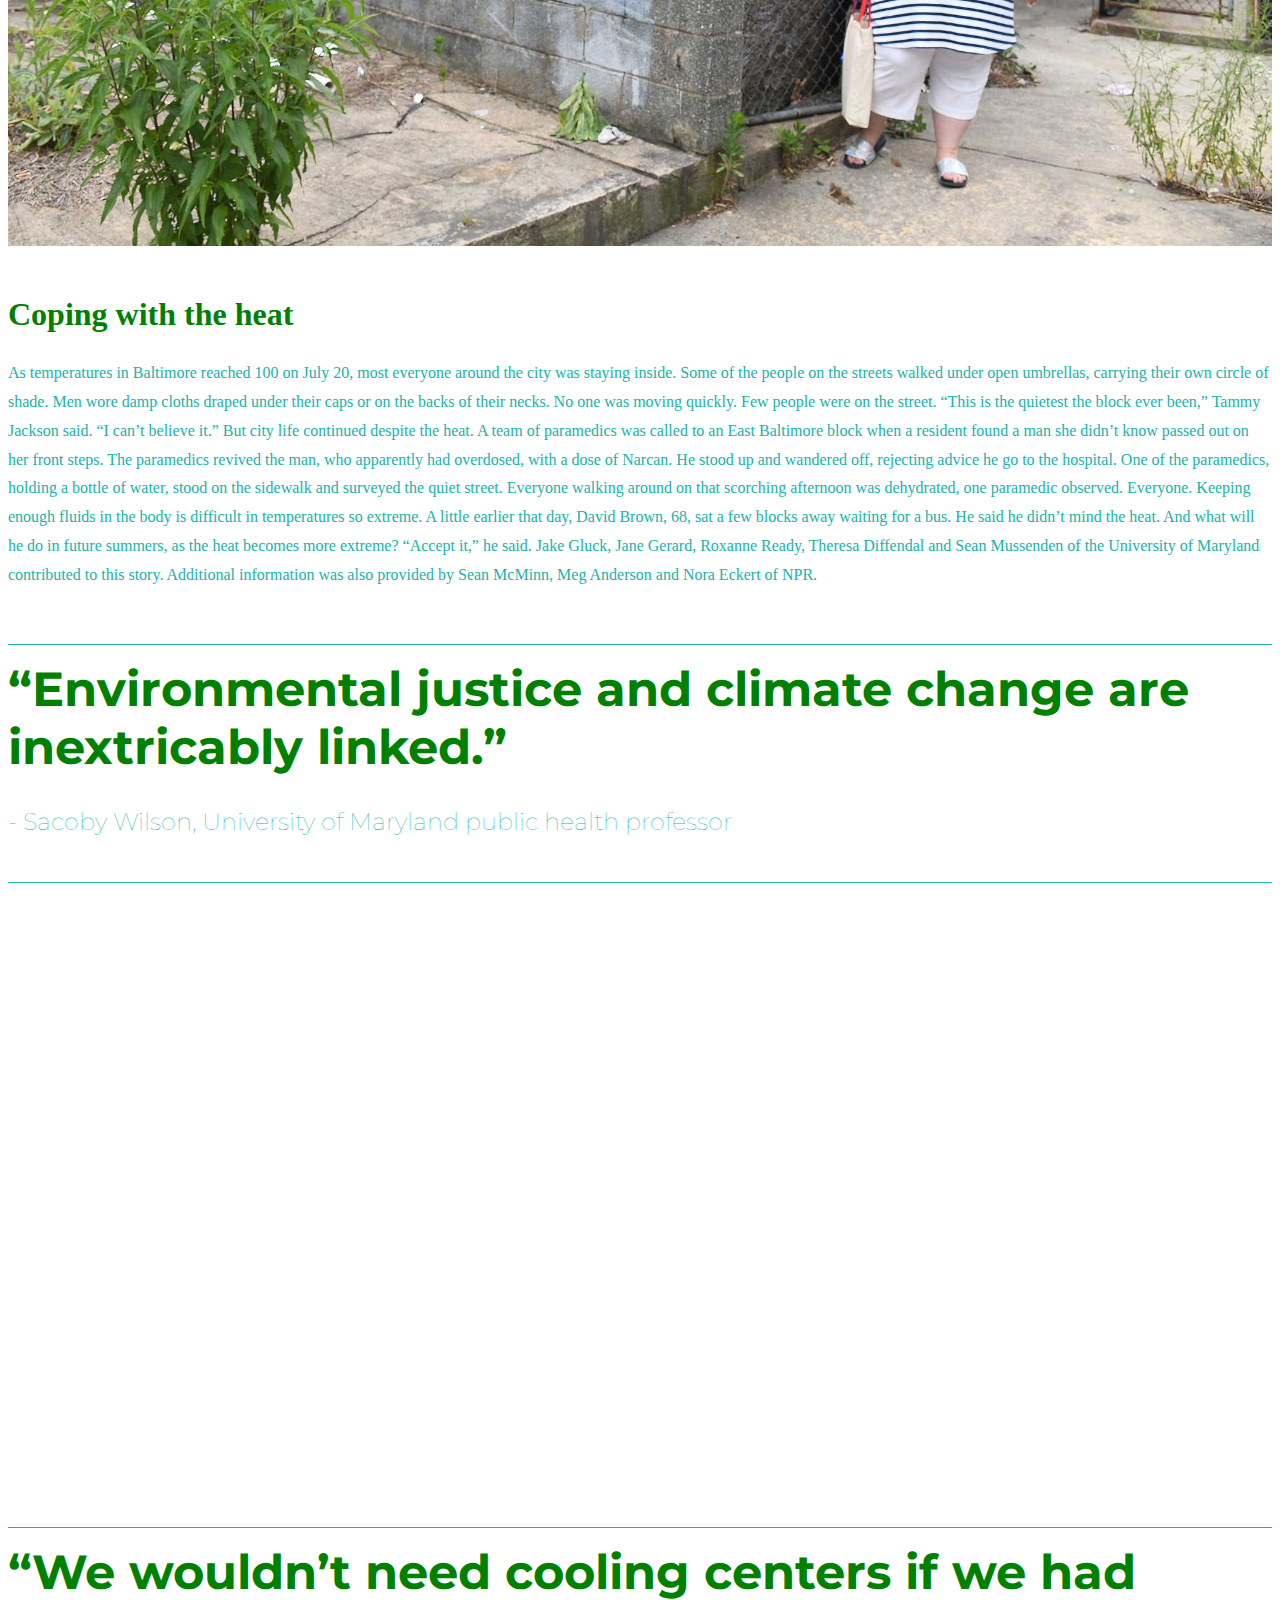
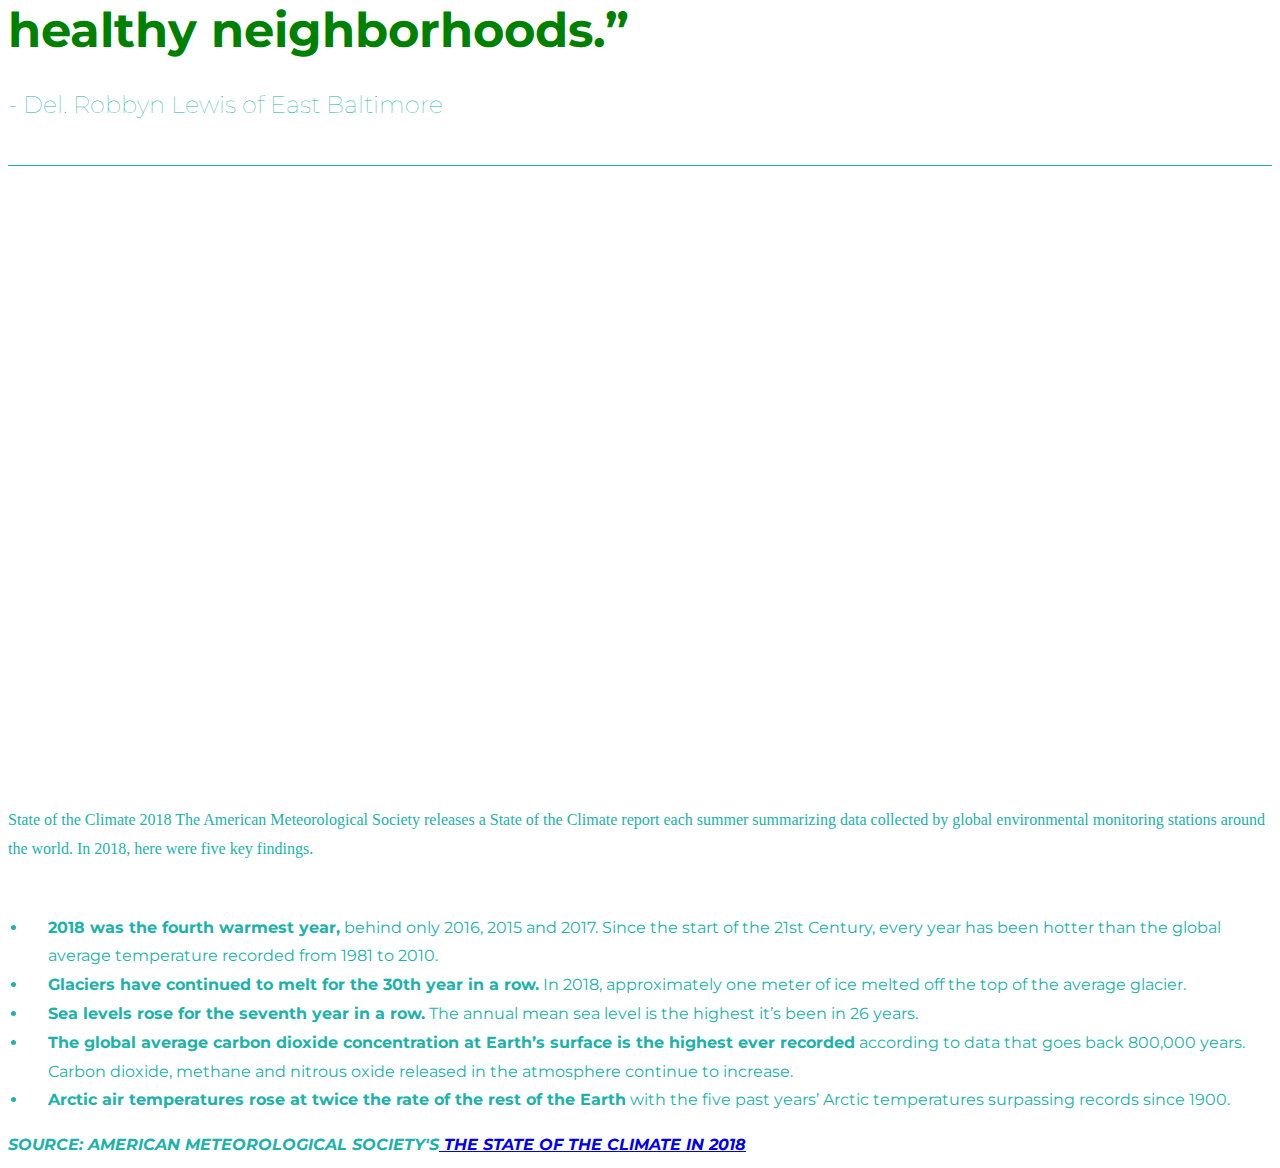
==== commit 8ea57dc3: "up" ====
--- a/climate-crisis-story/index.html
+++ b/climate-crisis-story/index.html
@@ -272,7 +272,6 @@
 <nav class="navbar navbar-expand-lg navbar-dark bg-dark">
   <div class="container-fluid">
   <span class="nav-logo"><span class="red"><i>Source: American Meteorological Society's</i></span><a href="https://www.ametsoc.org/index.cfm/ams/publications/bulletin-of-the-american-meteorological-society-bams/state-of-the-climate/"><i> The State of the Climate in 2018</i></a></span>
-   Baltimore's Climate Divide</span>
   </div>
 </nav>
 
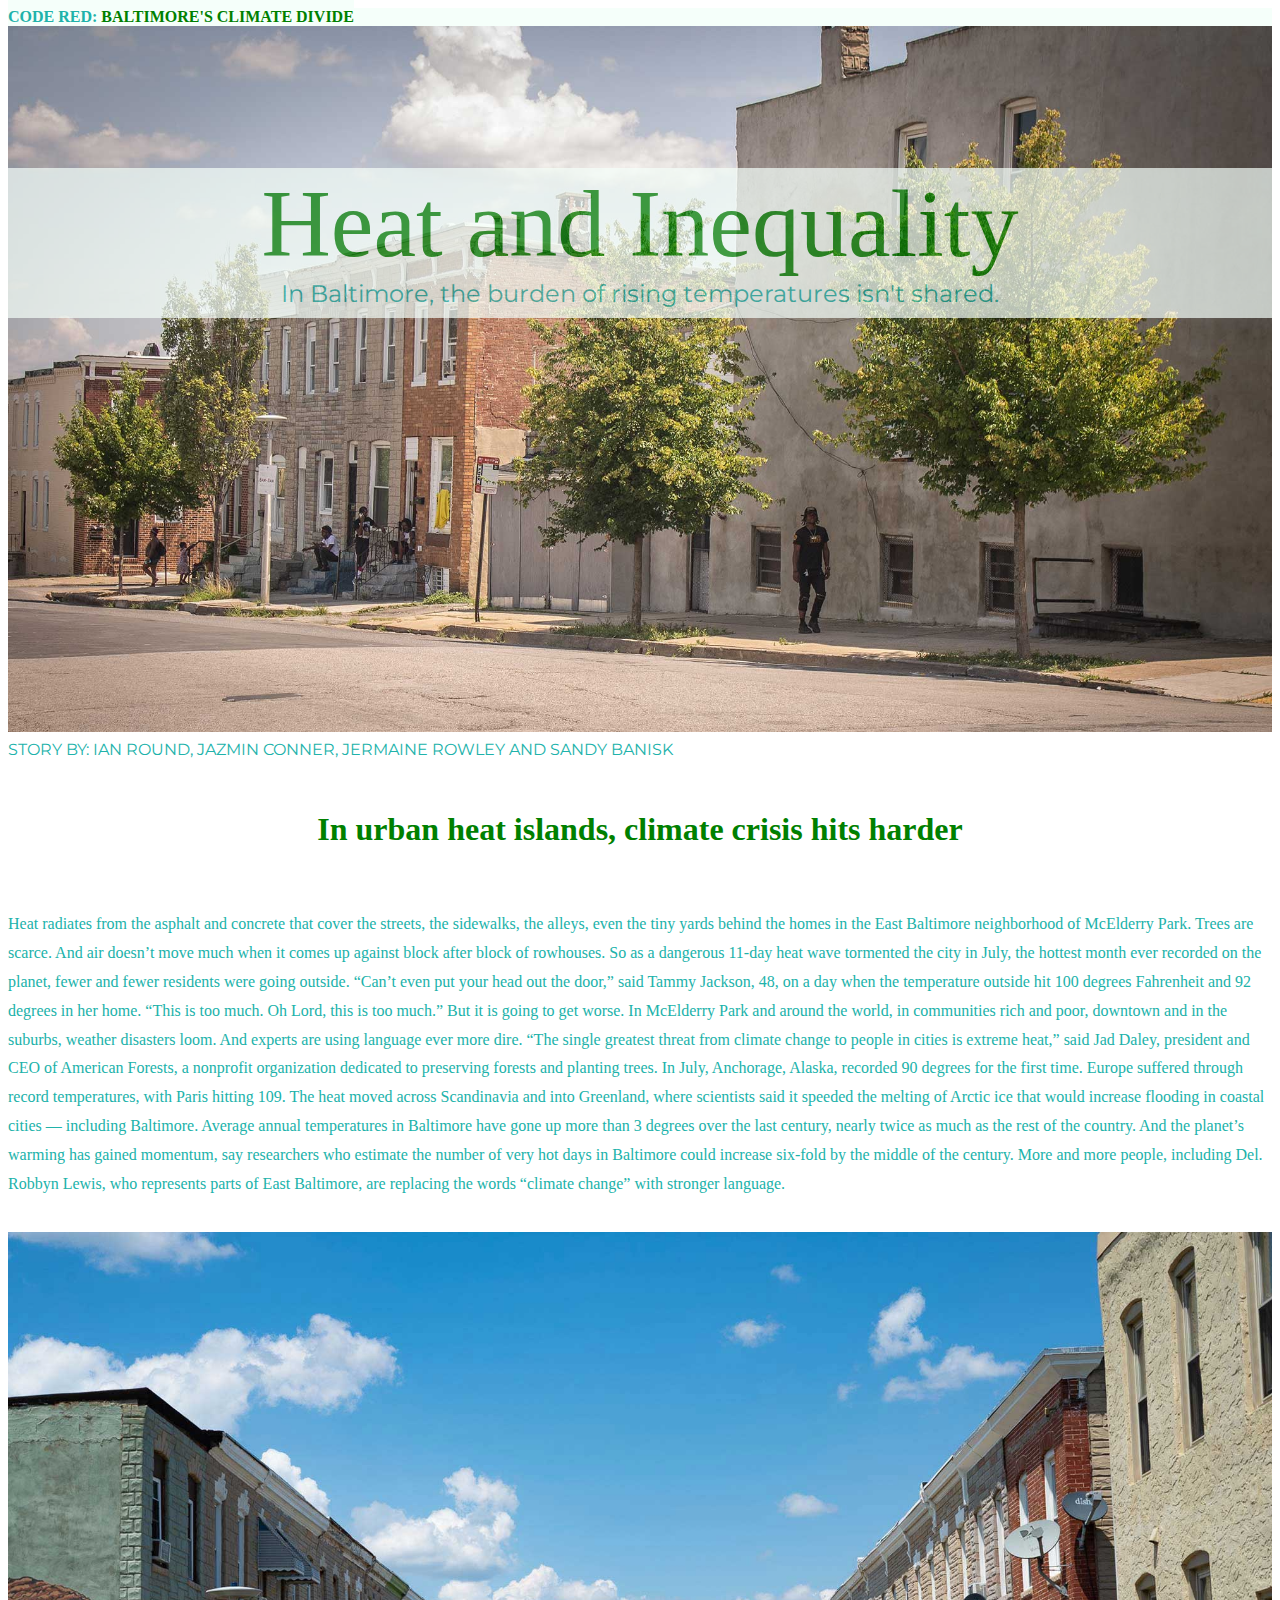
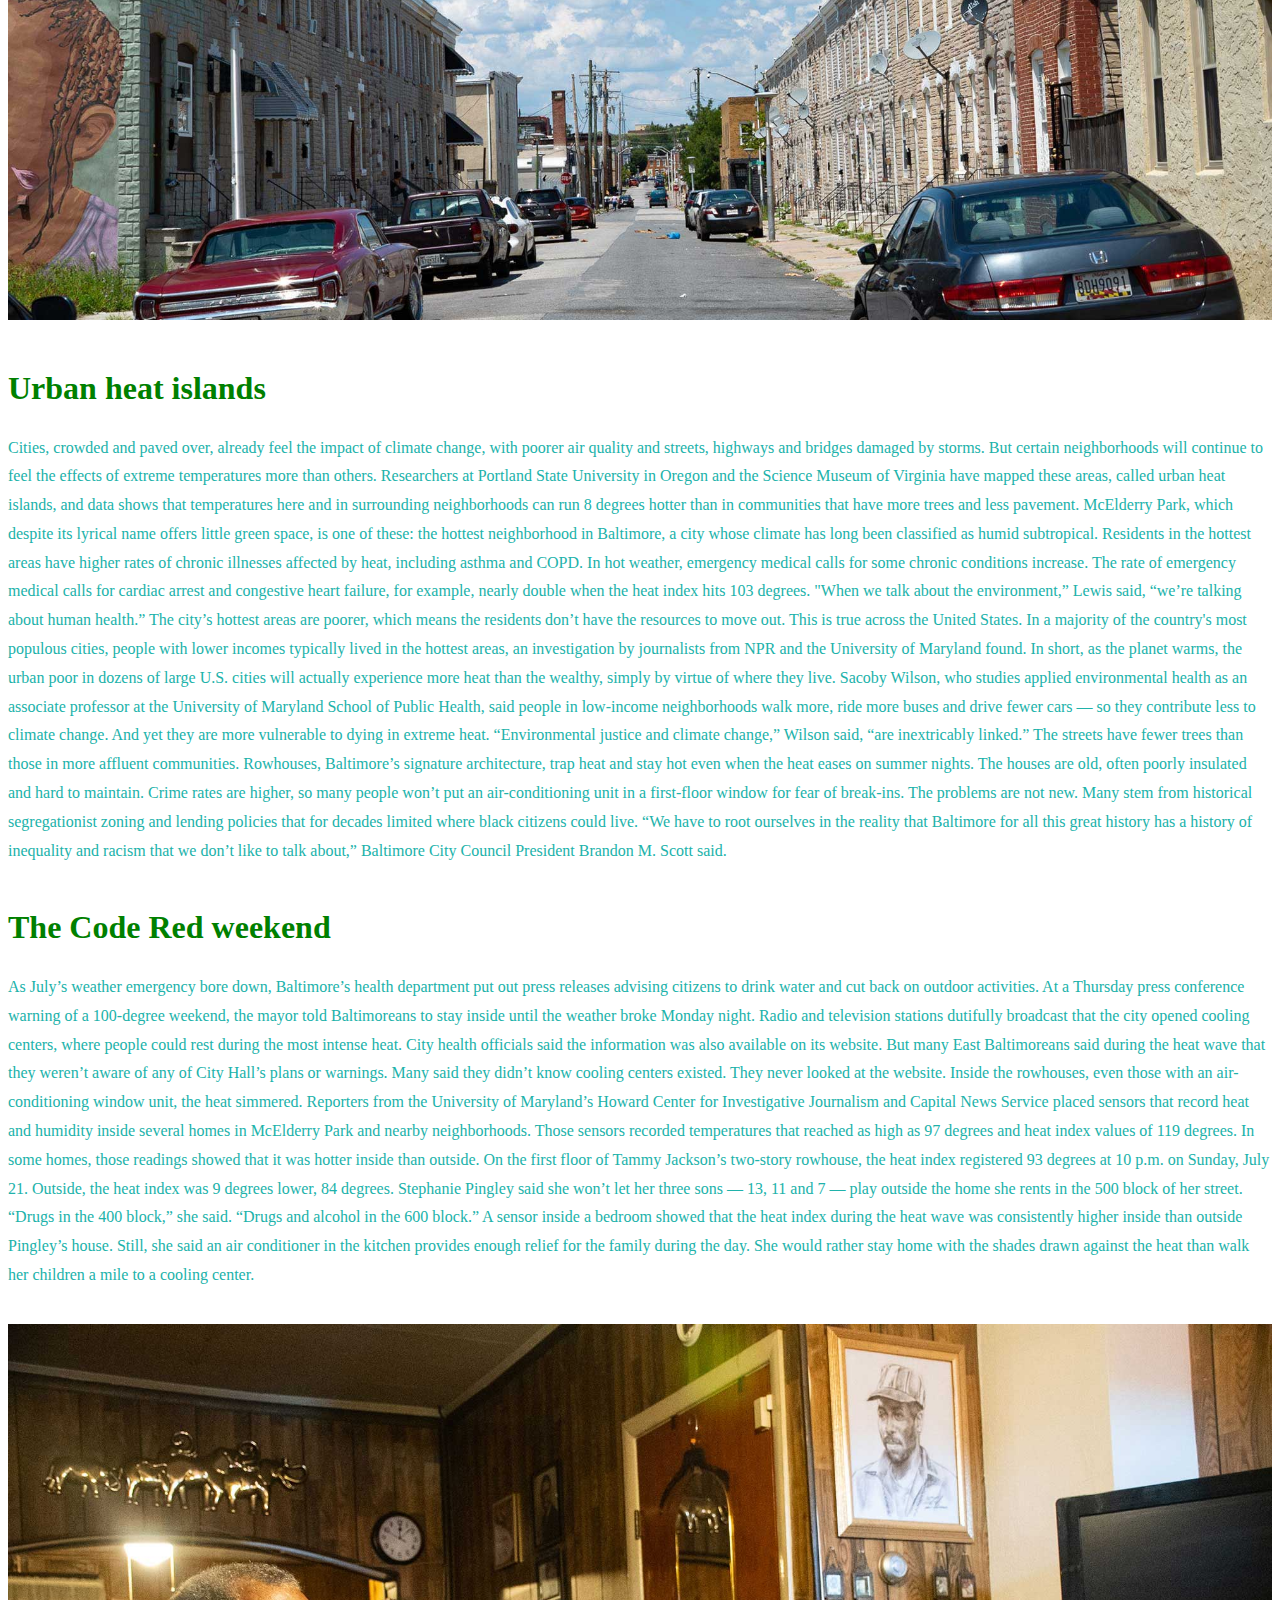
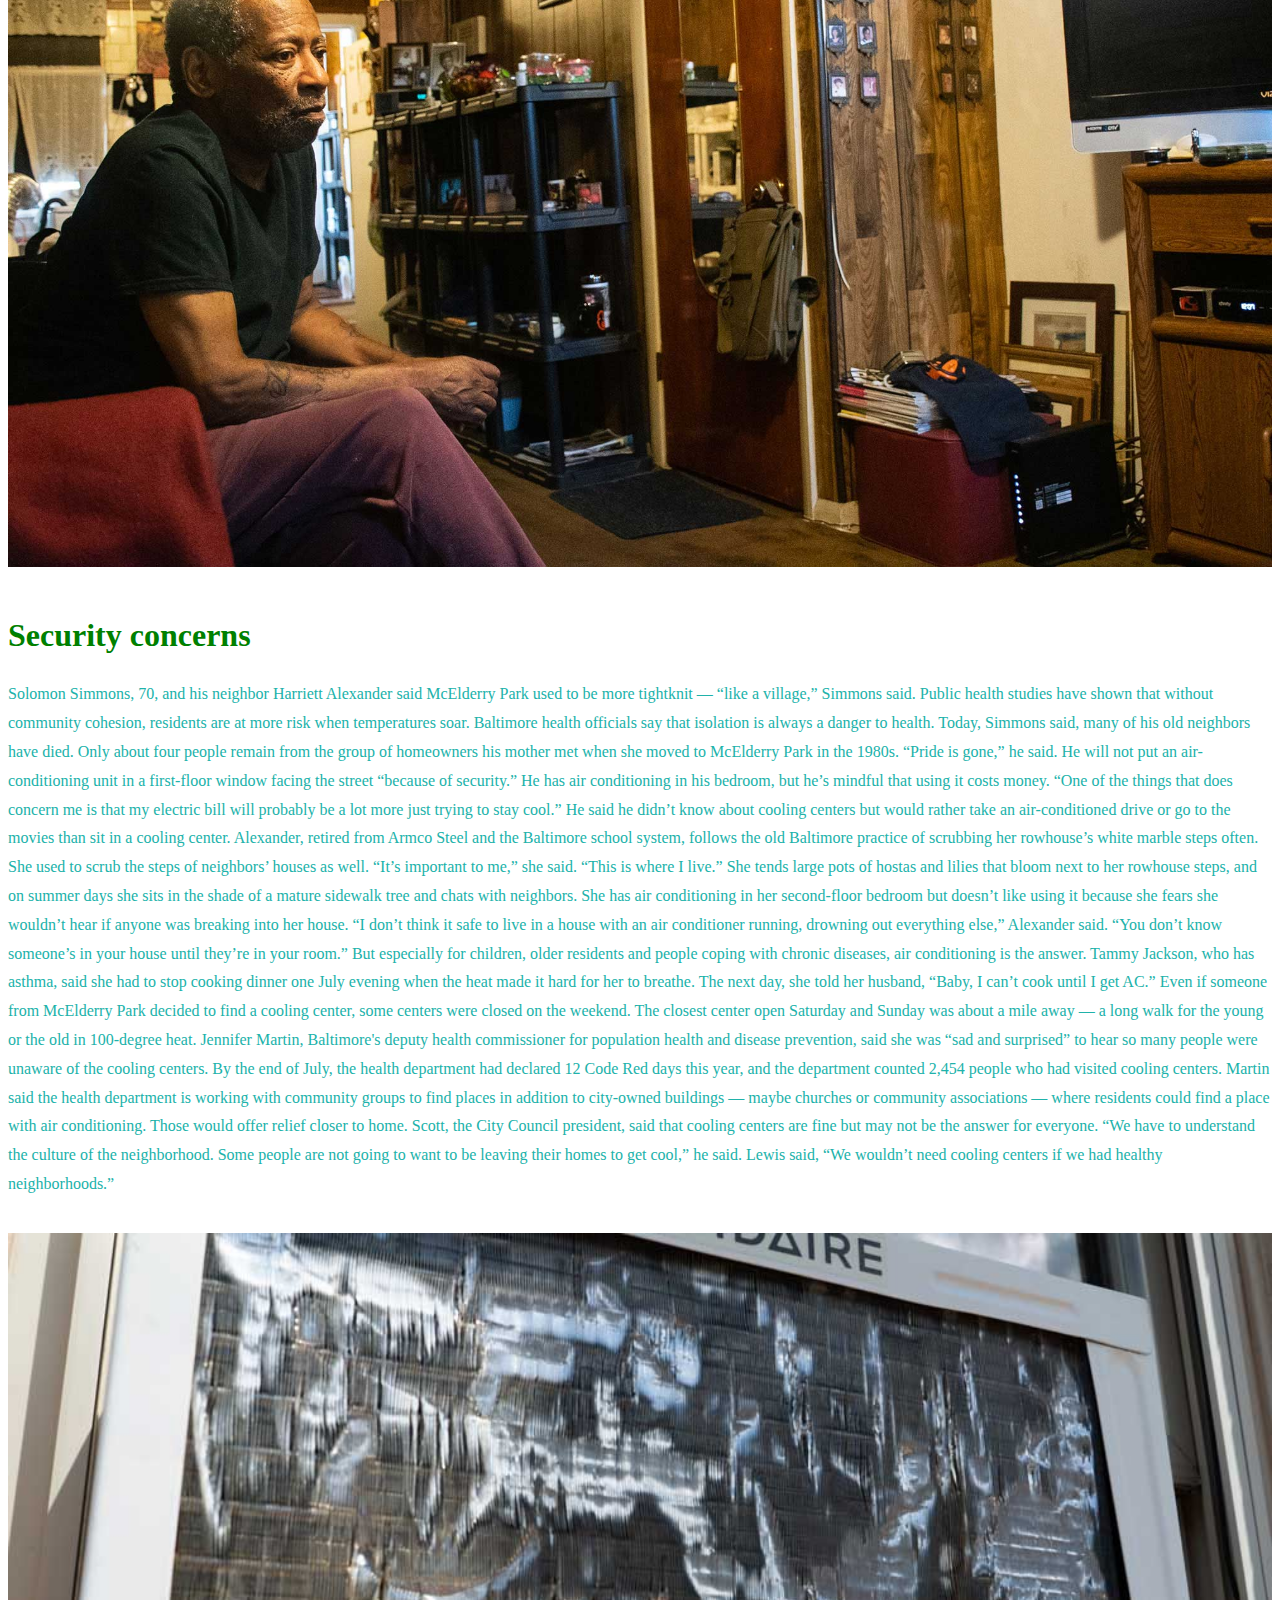
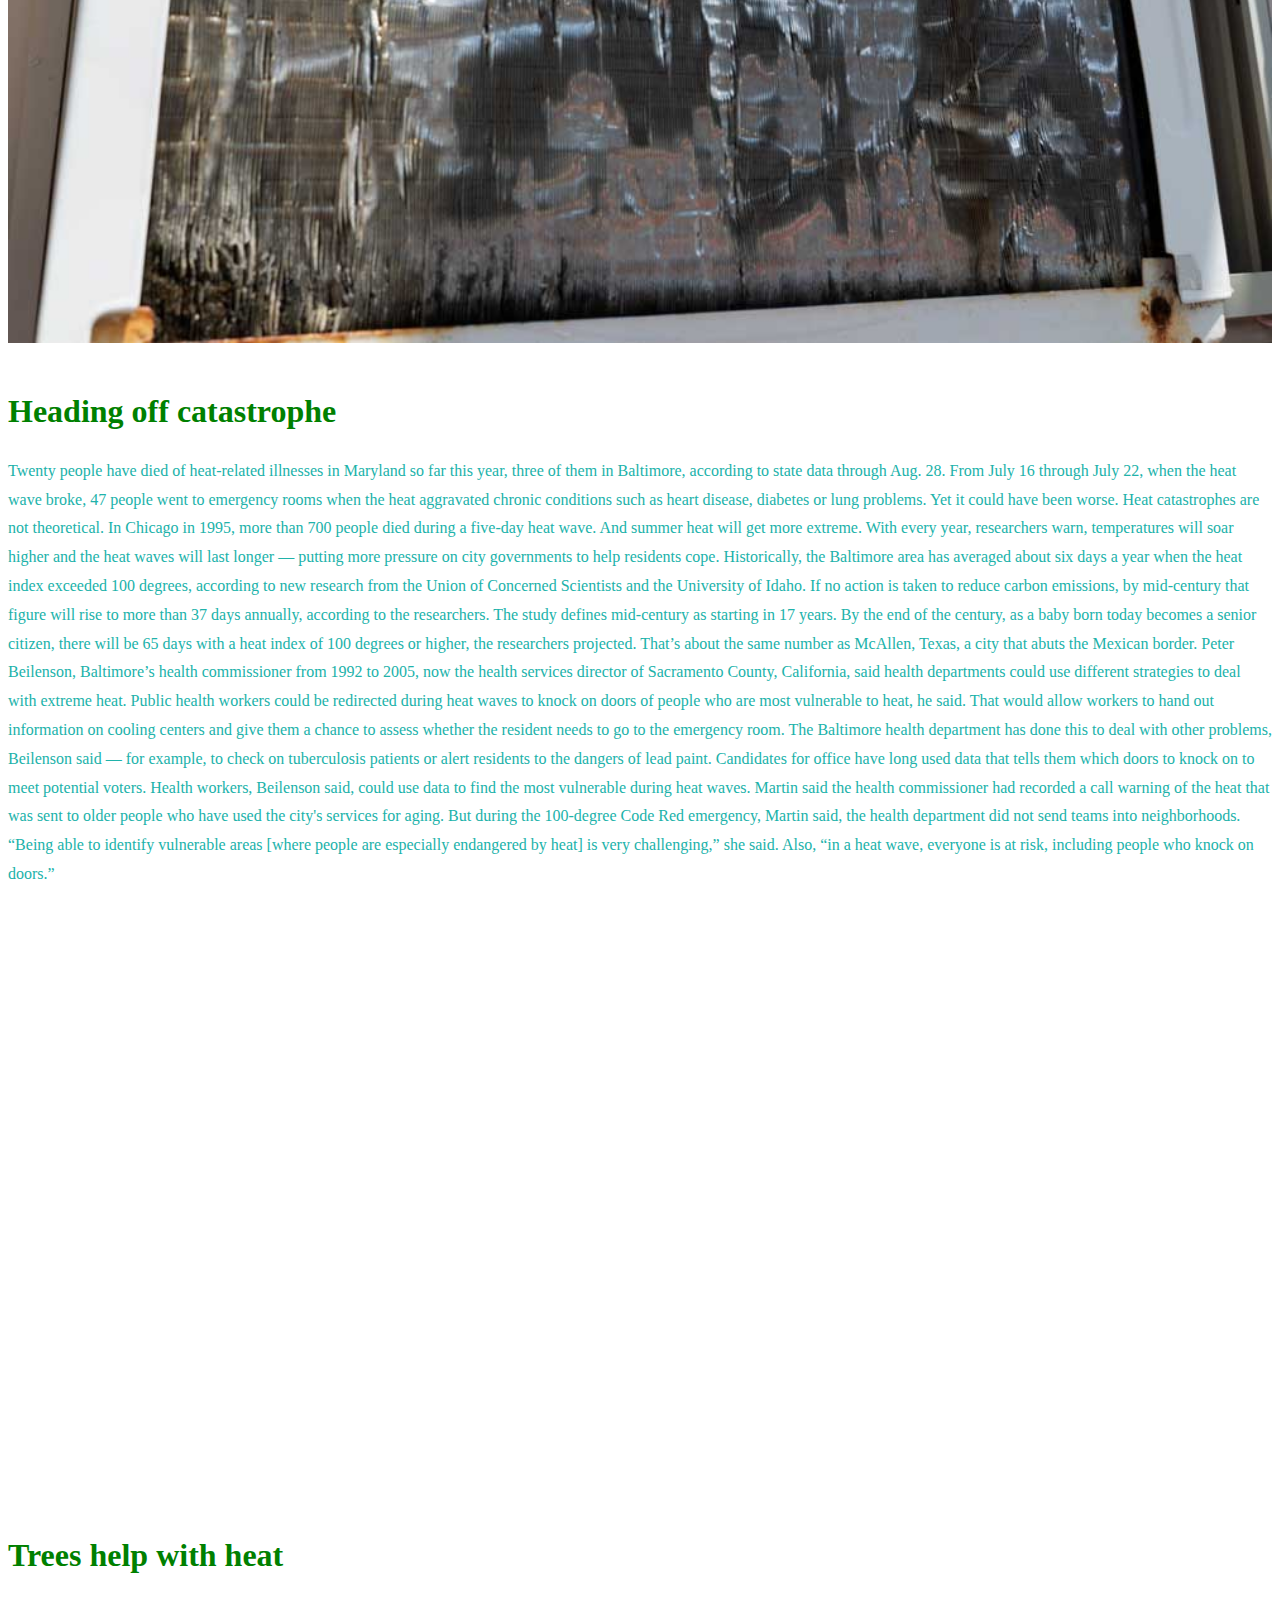
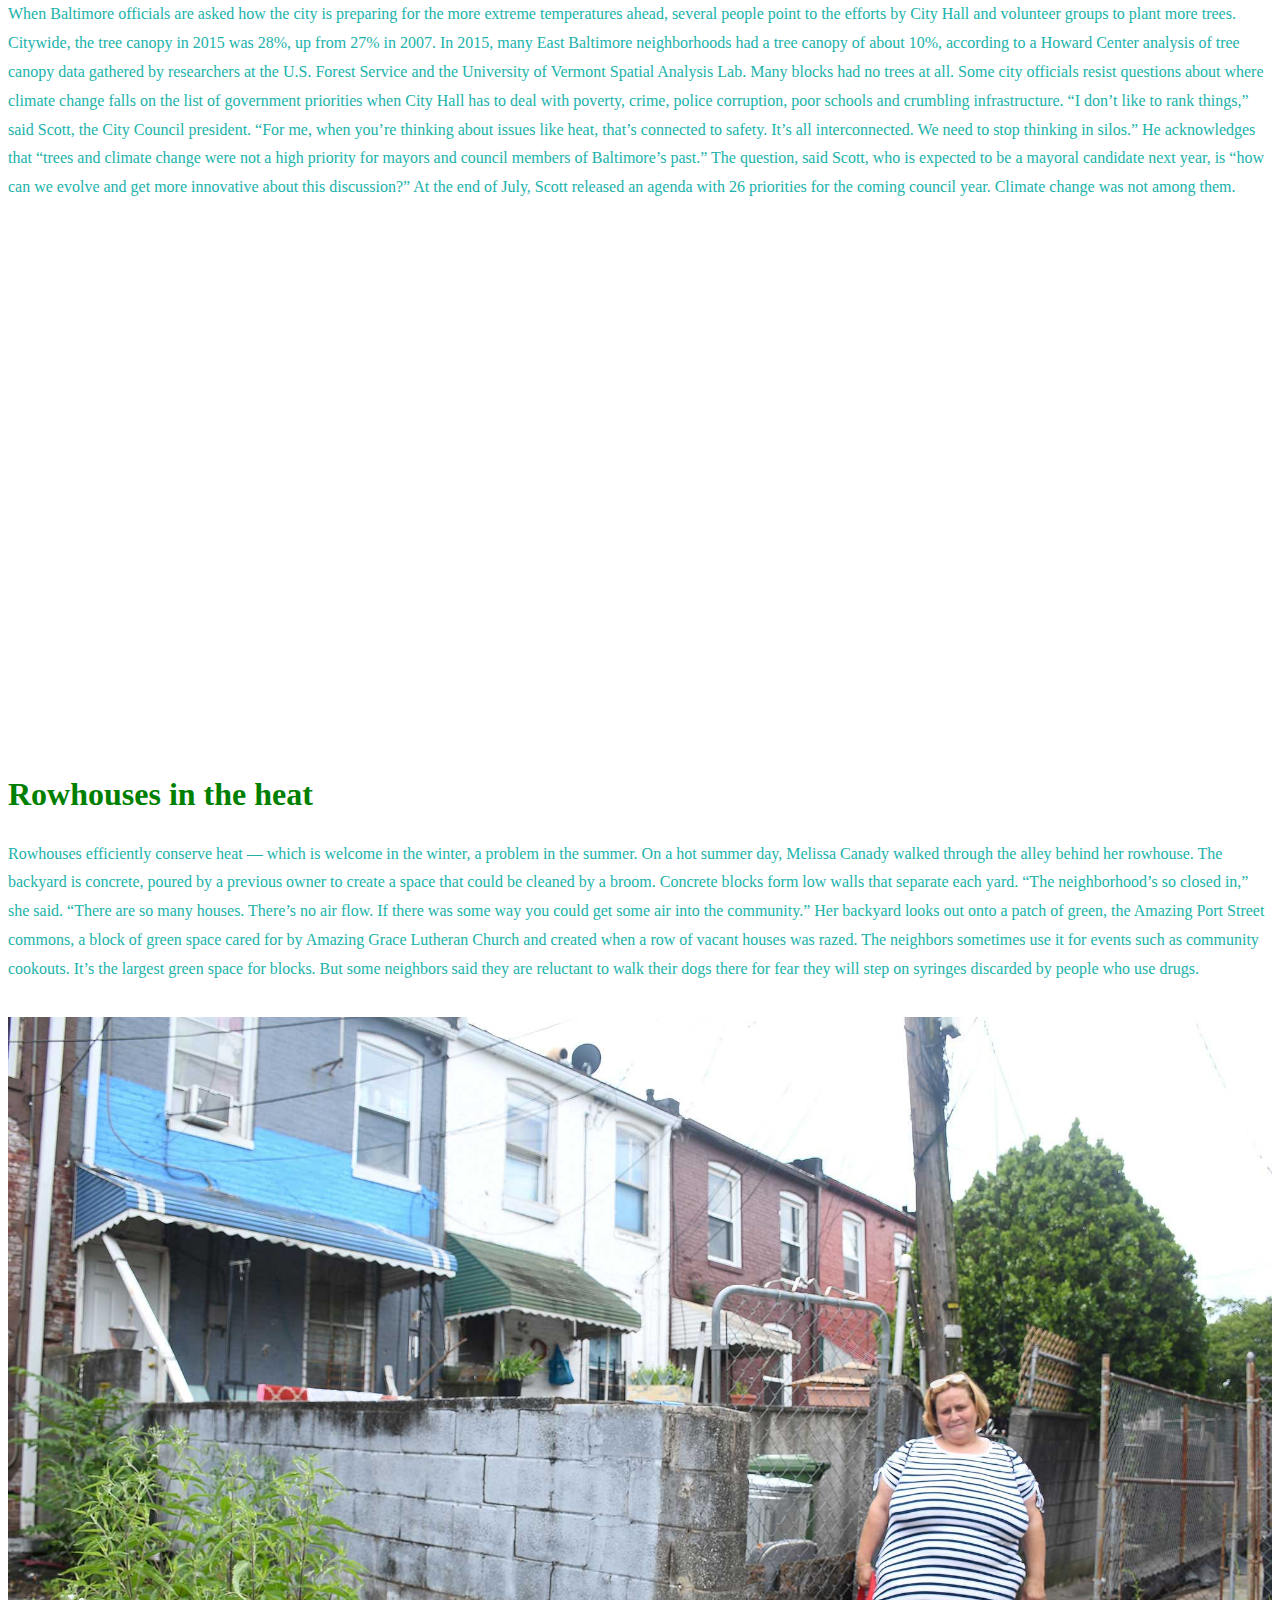
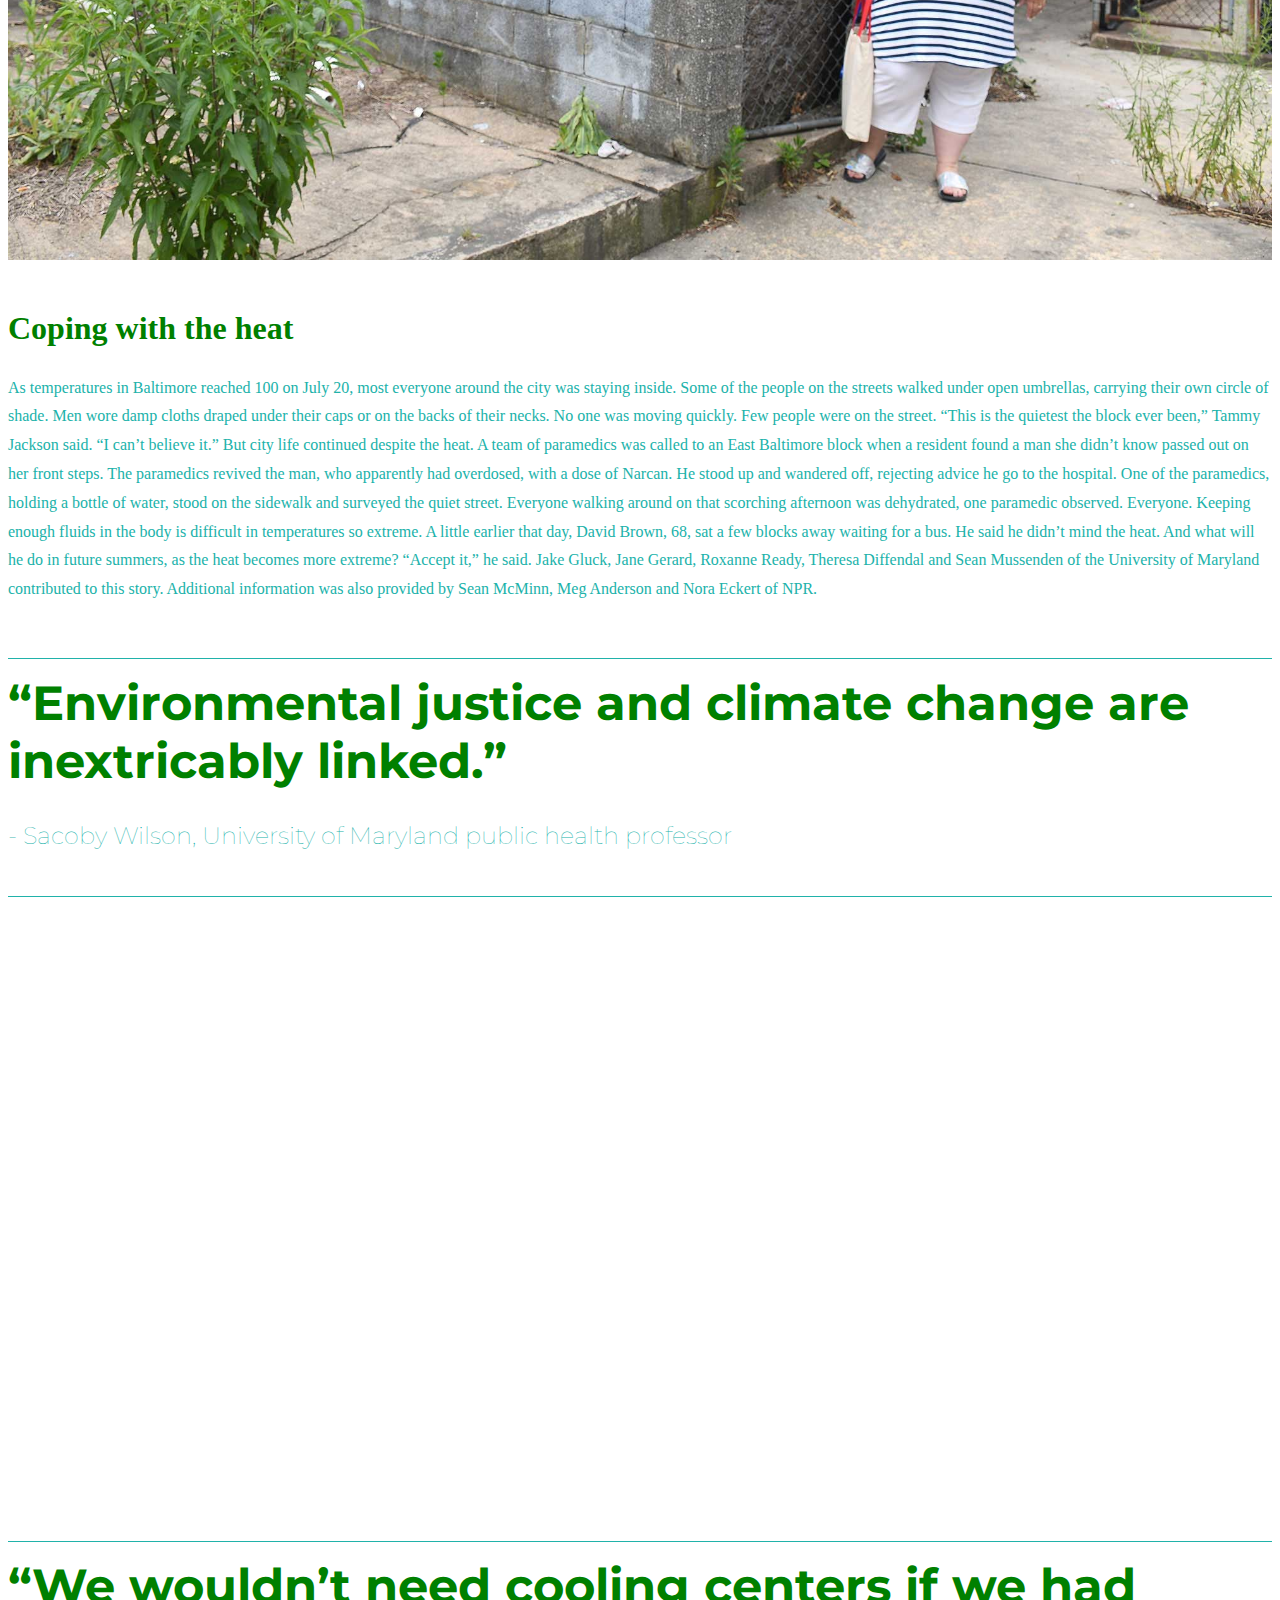
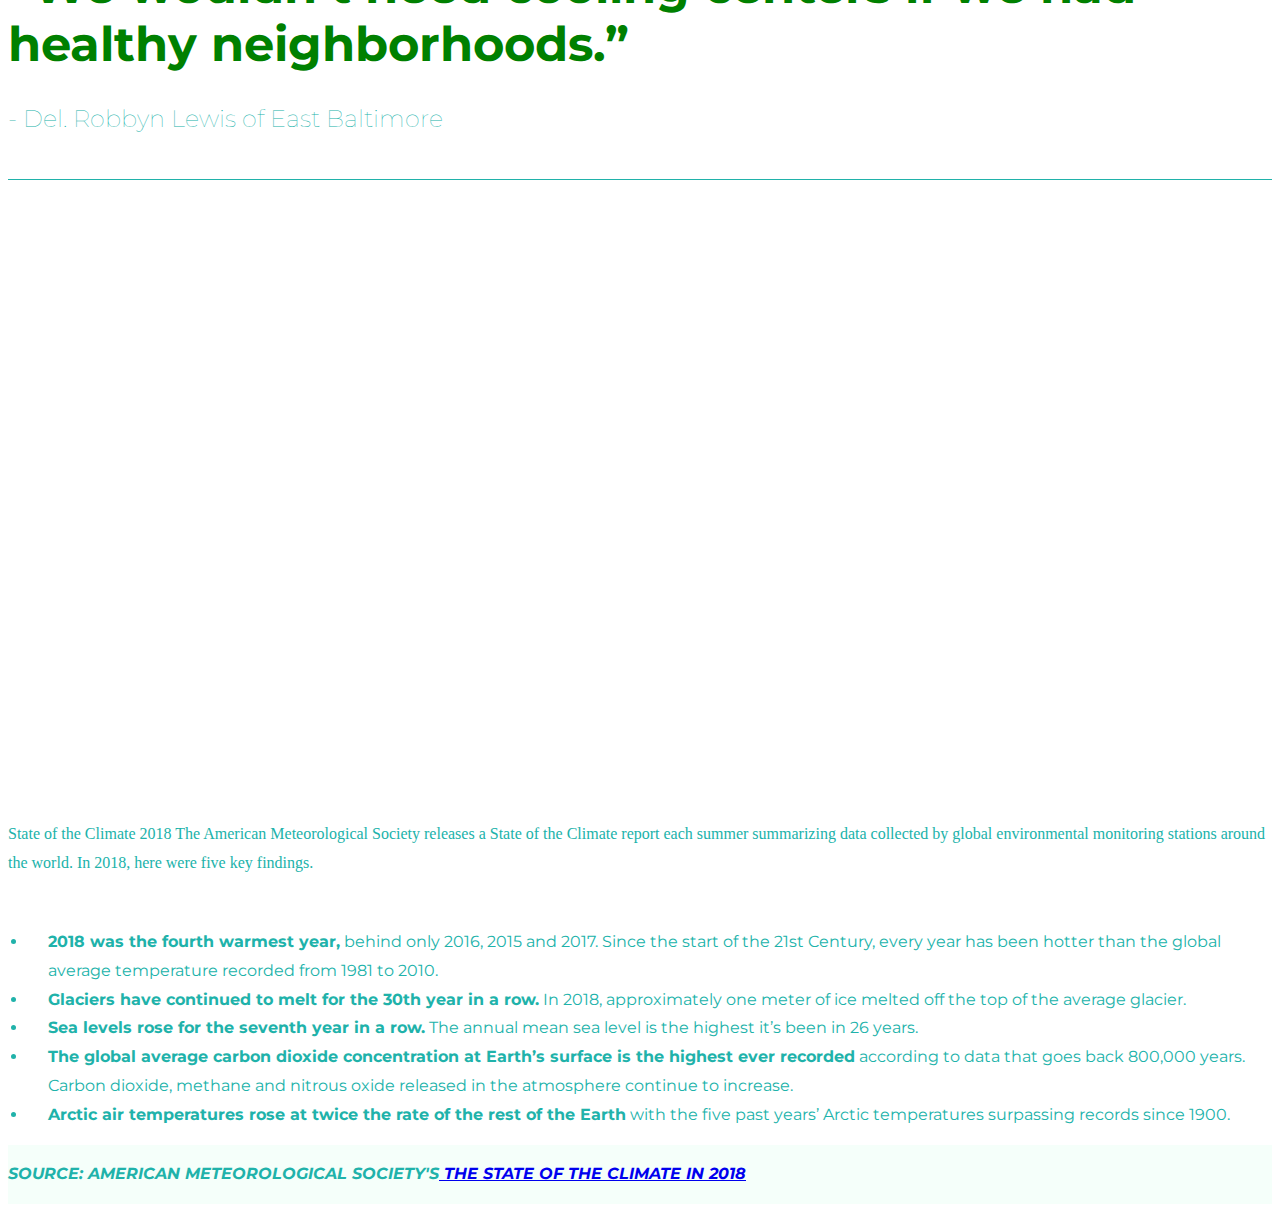
==== commit 4077bb0c: "push" ====
--- a/climate-crisis-story/index.html
+++ b/climate-crisis-story/index.html
@@ -29,7 +29,7 @@
 </head>
 <body>
 
-  <nav class="navbar navbar-expand-lg navbar-dark bg-dark">
+  <nav class="navbar navbar-expand-lg navbar-light bg-light">
     <span class="nav-logo"><span class="red">Code Red:</span> Baltimore's Climate Divide</span>
   </nav>
 
@@ -269,7 +269,7 @@
   <li><b>Arctic air temperatures rose at twice the rate of the rest of the Earth</b> with the five past years’ Arctic temperatures surpassing records since 1900.</li>
 </ul>
 
-<nav class="navbar navbar-expand-lg navbar-dark bg-dark">
+<nav class="navbar navbar-expand-lg navbar-light bg-light">
   <div class="container-fluid">
   <span class="nav-logo"><span class="red"><i>Source: American Meteorological Society's</i></span><a href="https://www.ametsoc.org/index.cfm/ams/publications/bulletin-of-the-american-meteorological-society-bams/state-of-the-climate/"><i> The State of the Climate in 2018</i></a></span>
   </div>
--- a/climate-crisis-story/style.css
+++ b/climate-crisis-story/style.css
@@ -34,10 +34,10 @@
 
 .h3 {
     font-family: 'Montserrat', sans-serif;
-    font-size: .5em;
+    font-size: 1em;
     text-align:left;
     line-height: 180%;
-    color: green;
+    color: lightseagreen;
 }
 
 .h2 {
@@ -70,6 +70,10 @@
     font-family: 'Montserrat', sans-serif;
     line-height: 180%;
     color: lightseagreen; 
+    background: mintcream;
+    margin-left: 0px;
+    padding: 15px 0 15px 0;
+    width: 100%;
 }
 
 blockquote {
@@ -82,7 +86,6 @@
     color: lightseagreen;
     margin-left: 0px;
     padding: 15px 0 15px 0;
-    border-left: 10px solid green;
   }
 
   .nav-logo {
@@ -91,6 +94,13 @@
     font-weight: 700;
     text-transform: uppercase;
     text-align: center;
+    background: mintcream;
+    padding: 15px 0 15px 0;
+    width: 100%;
+  }
+
+  .navbar {
+    background: mintcream;
   }
 
   .red {
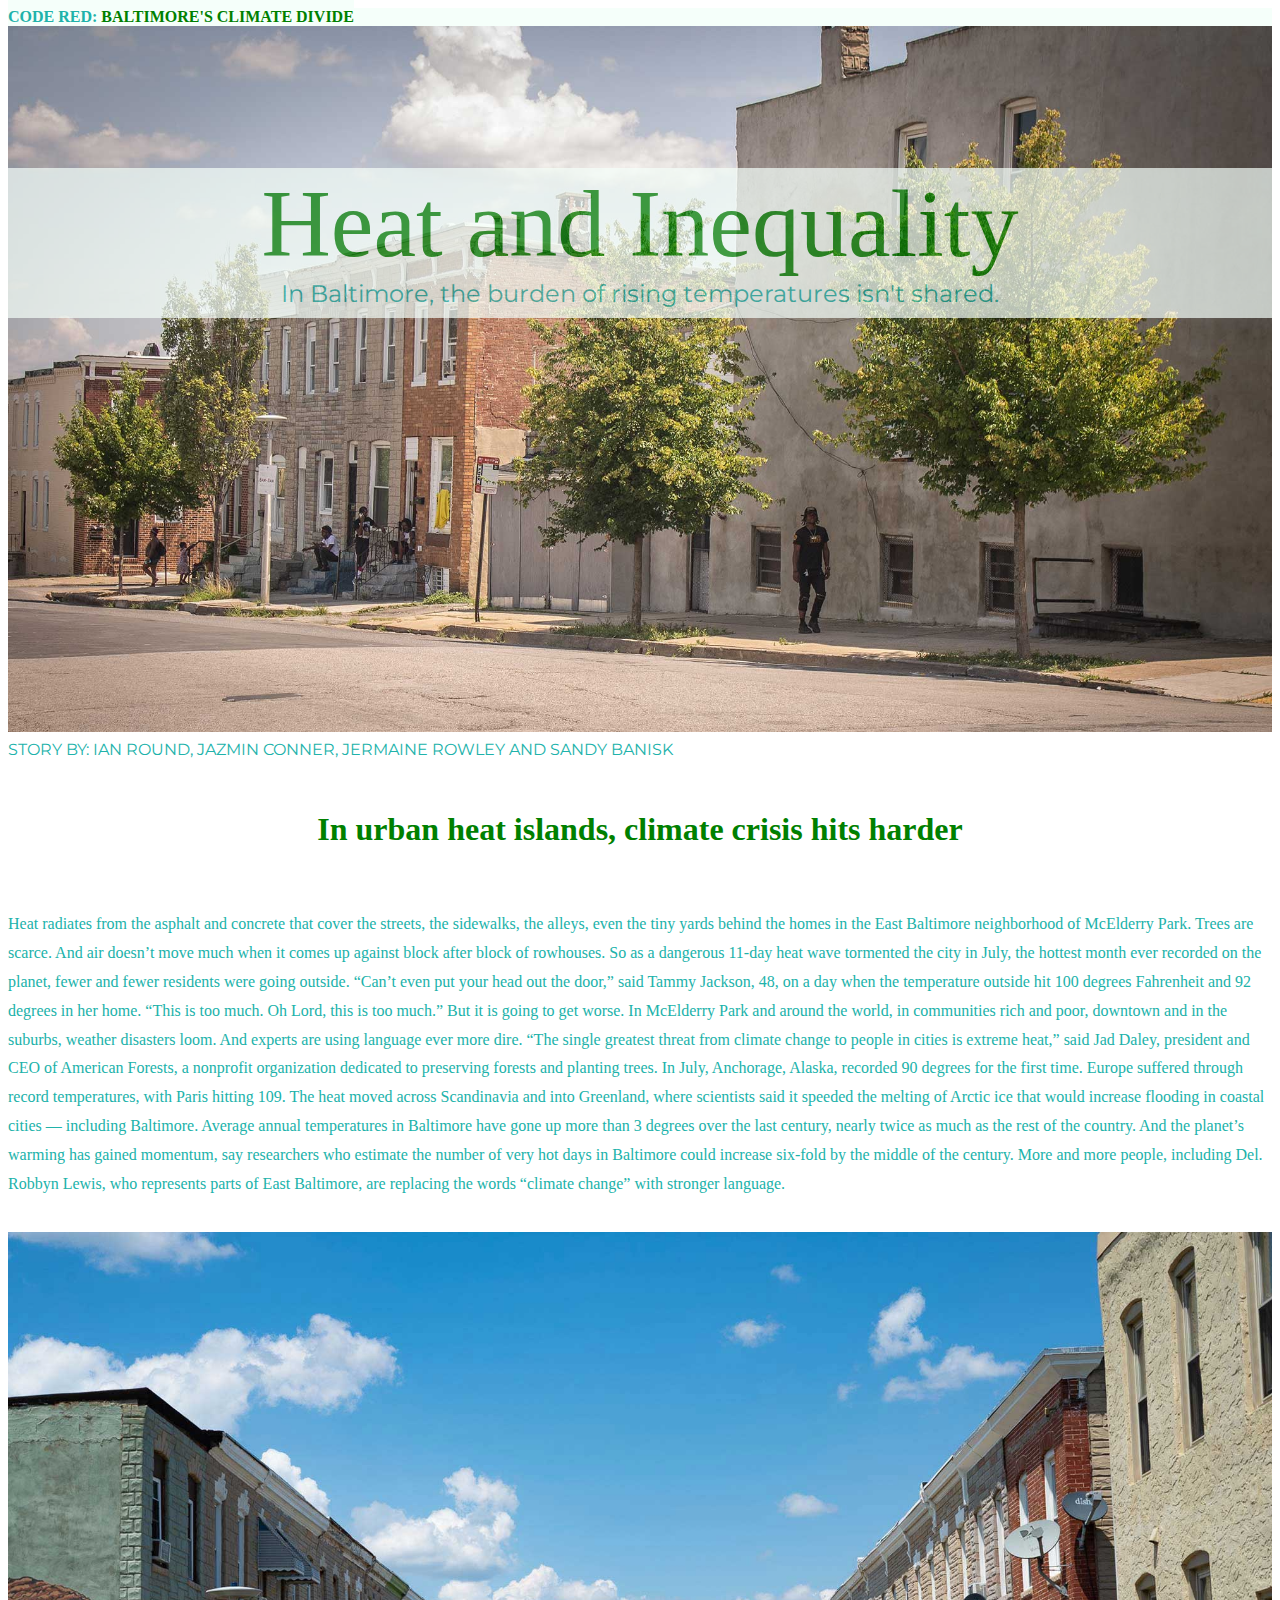
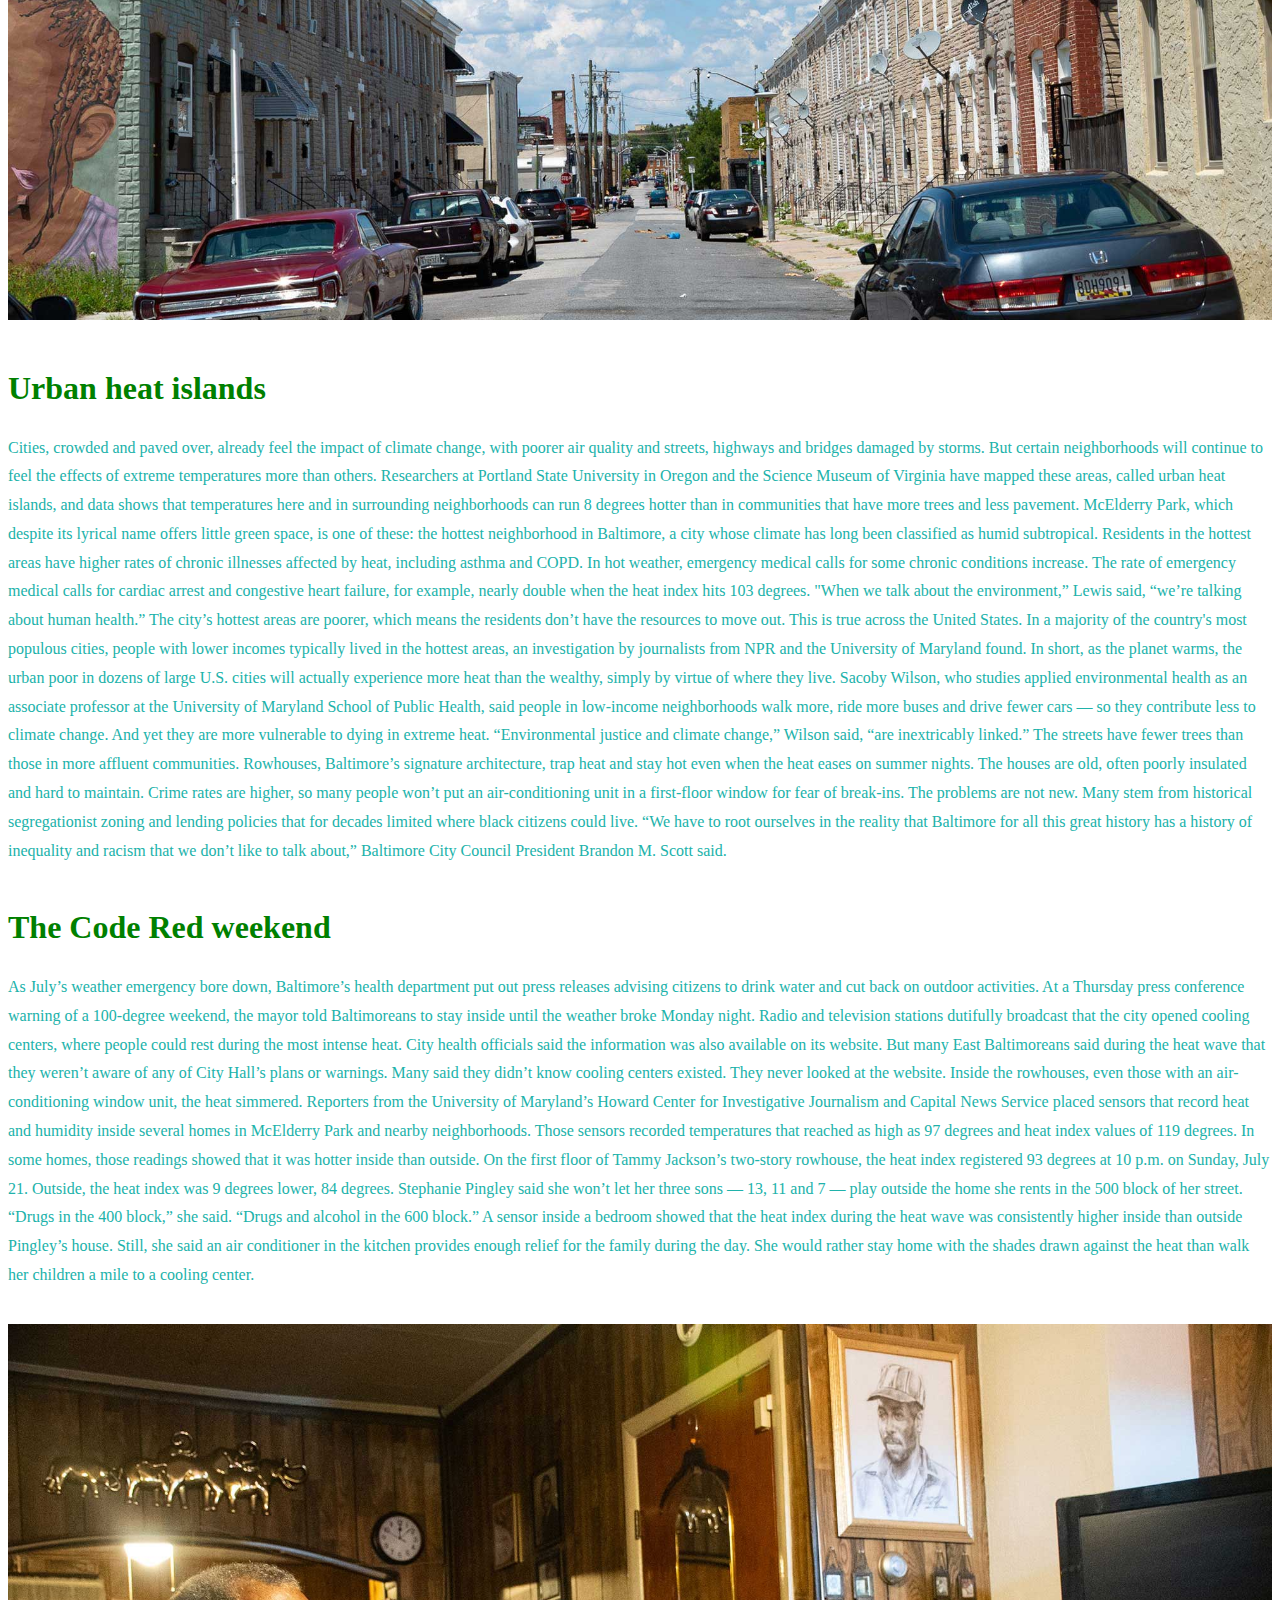
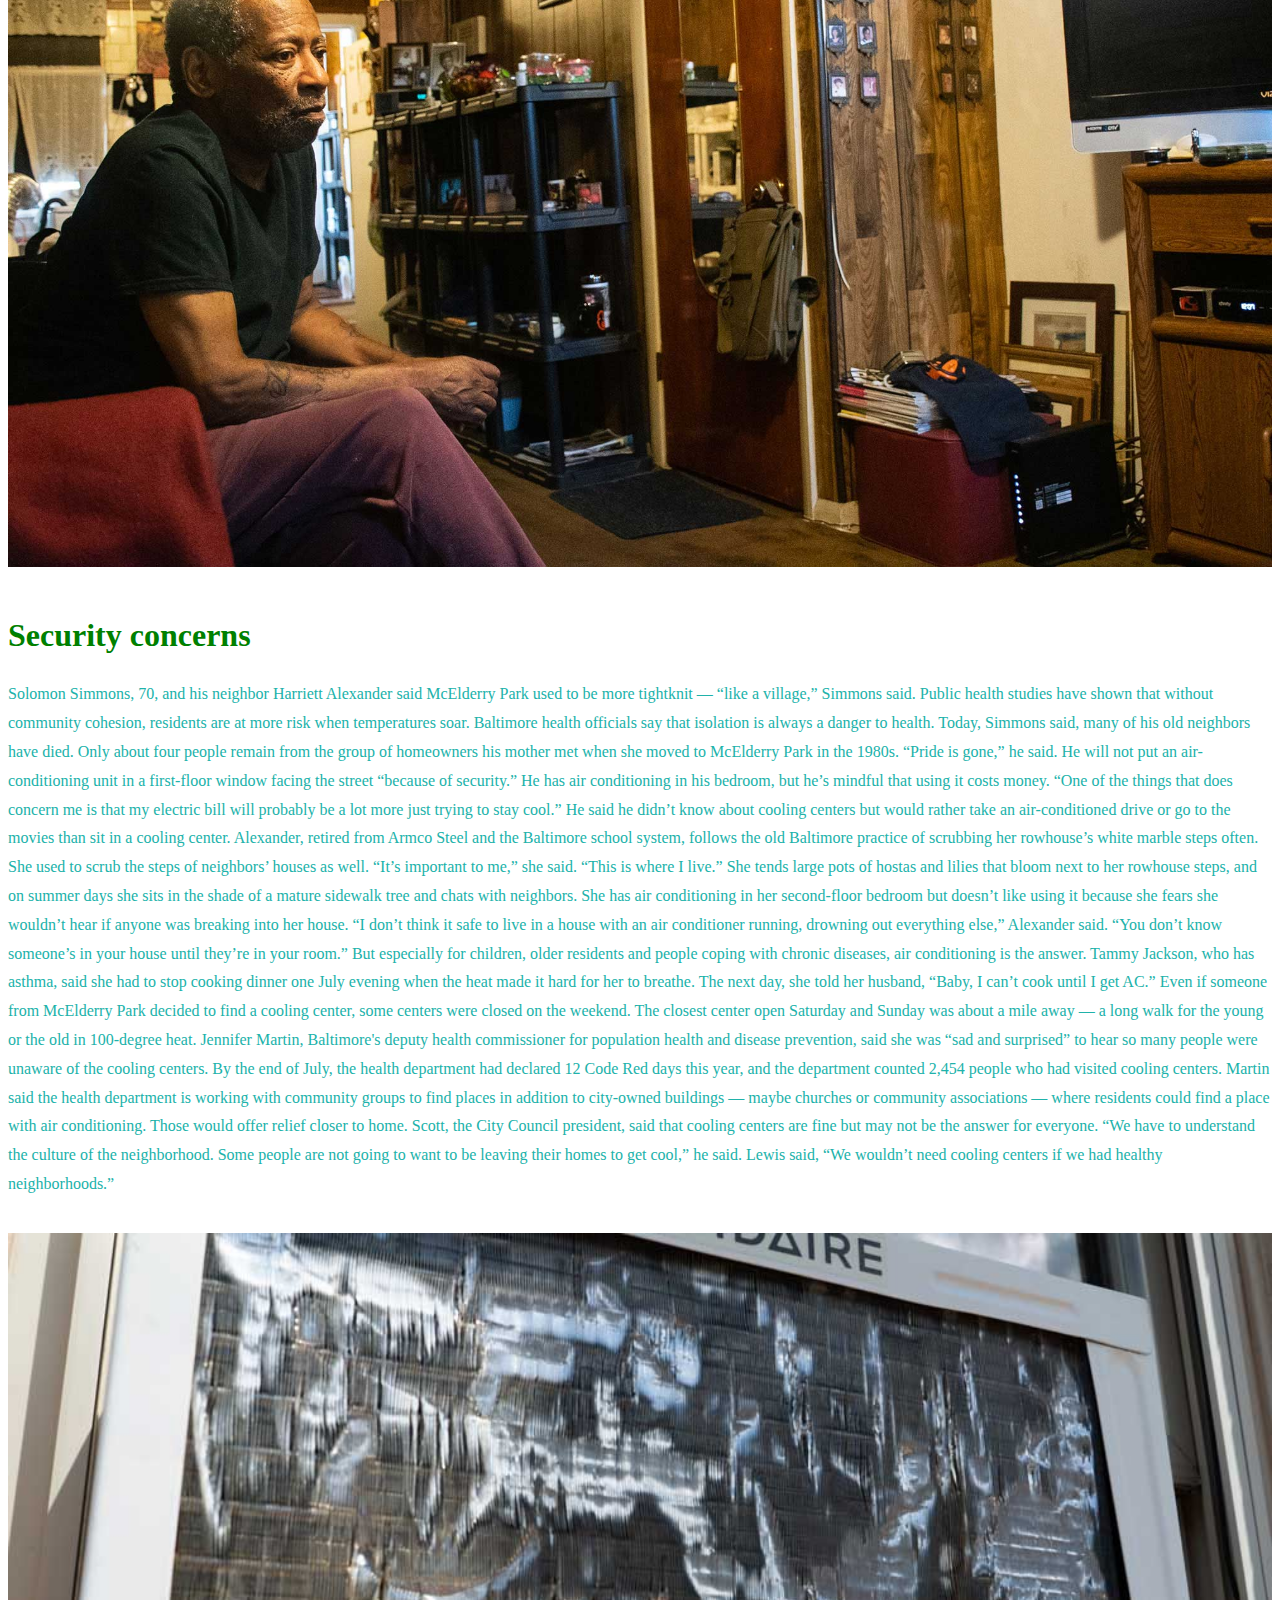
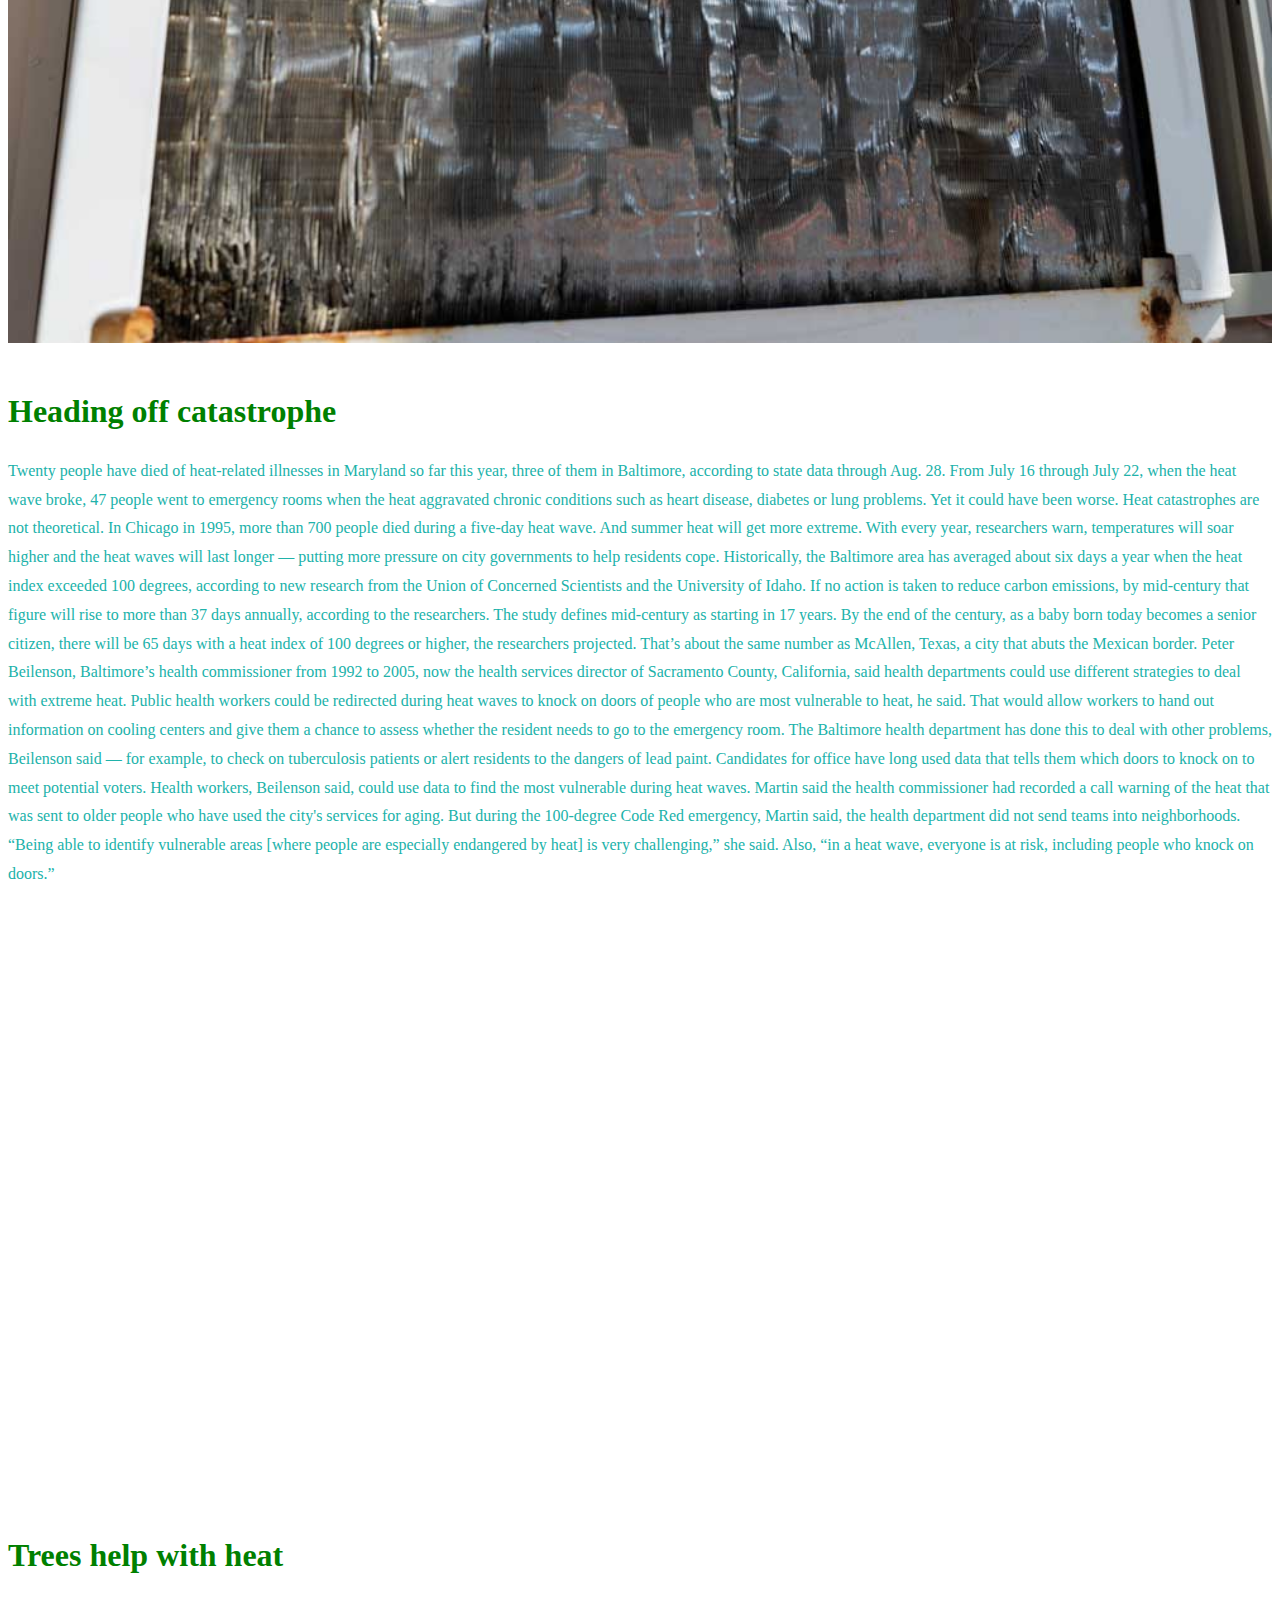
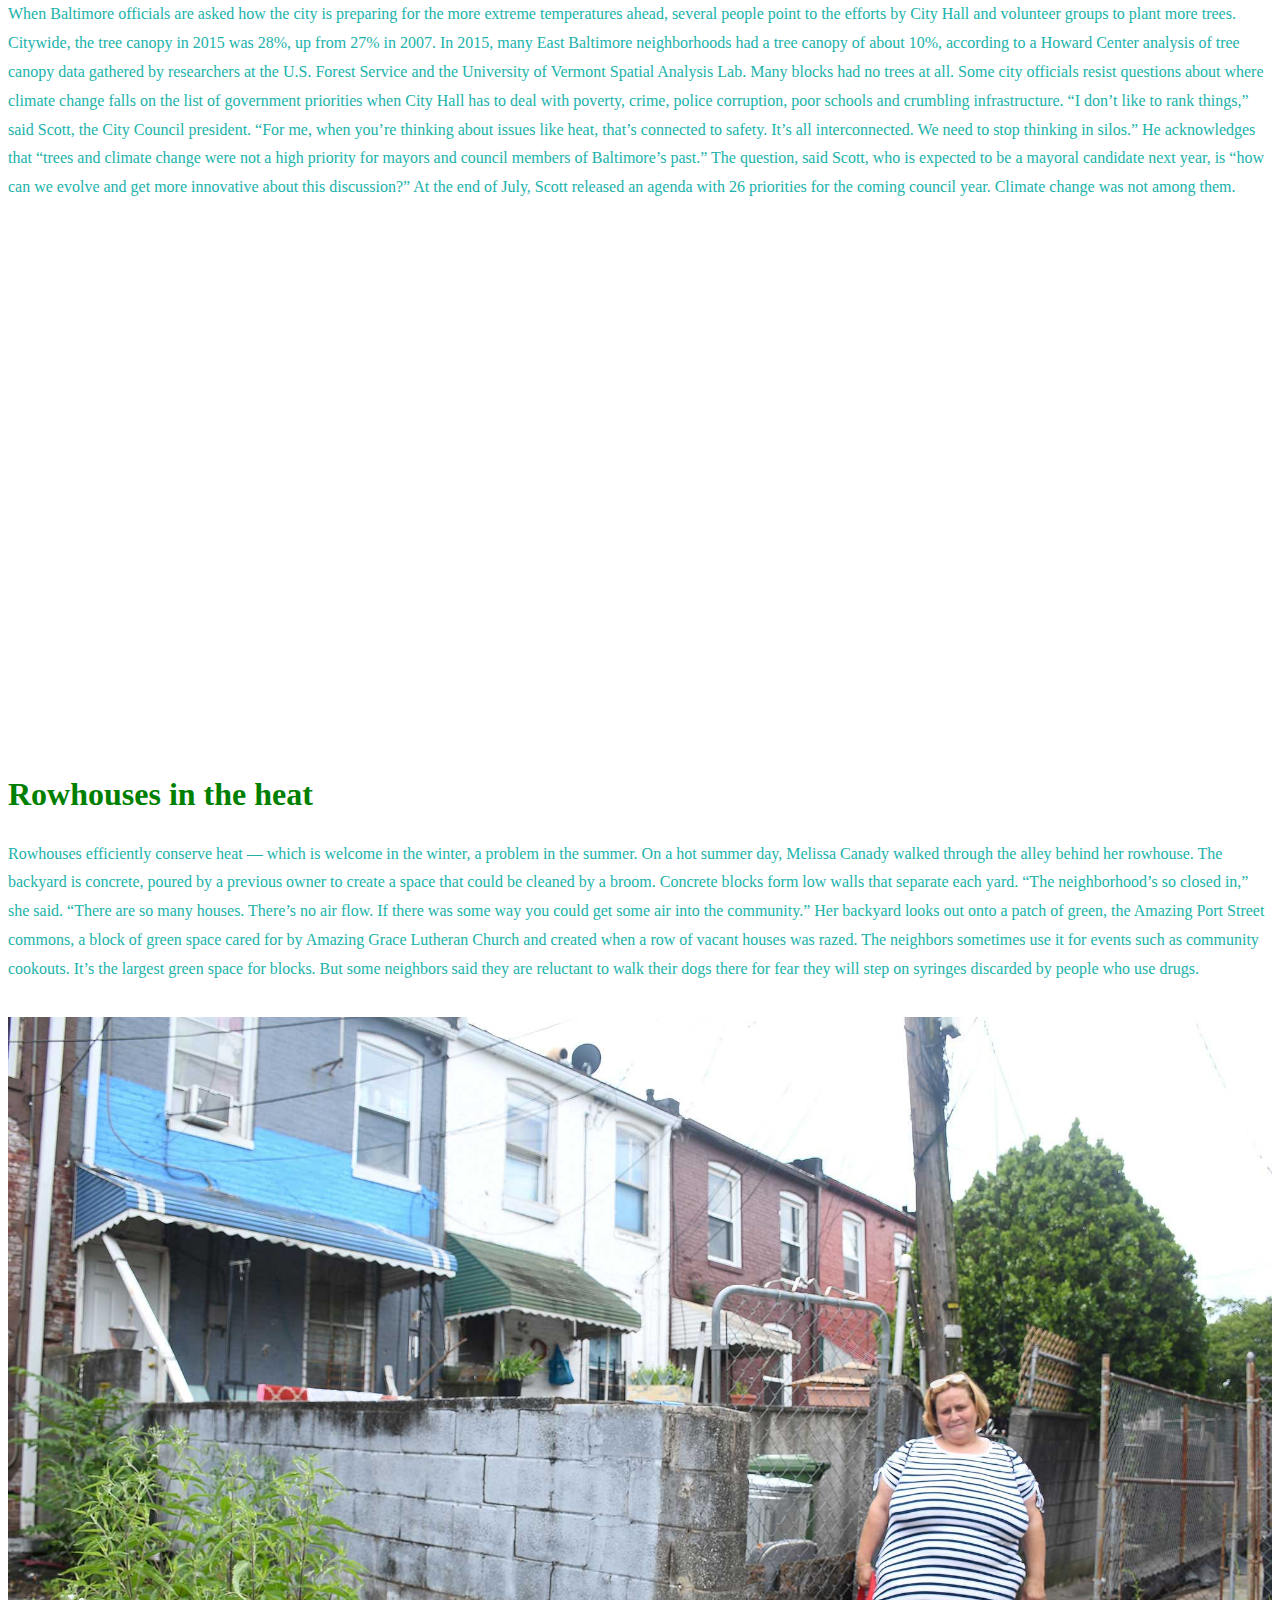
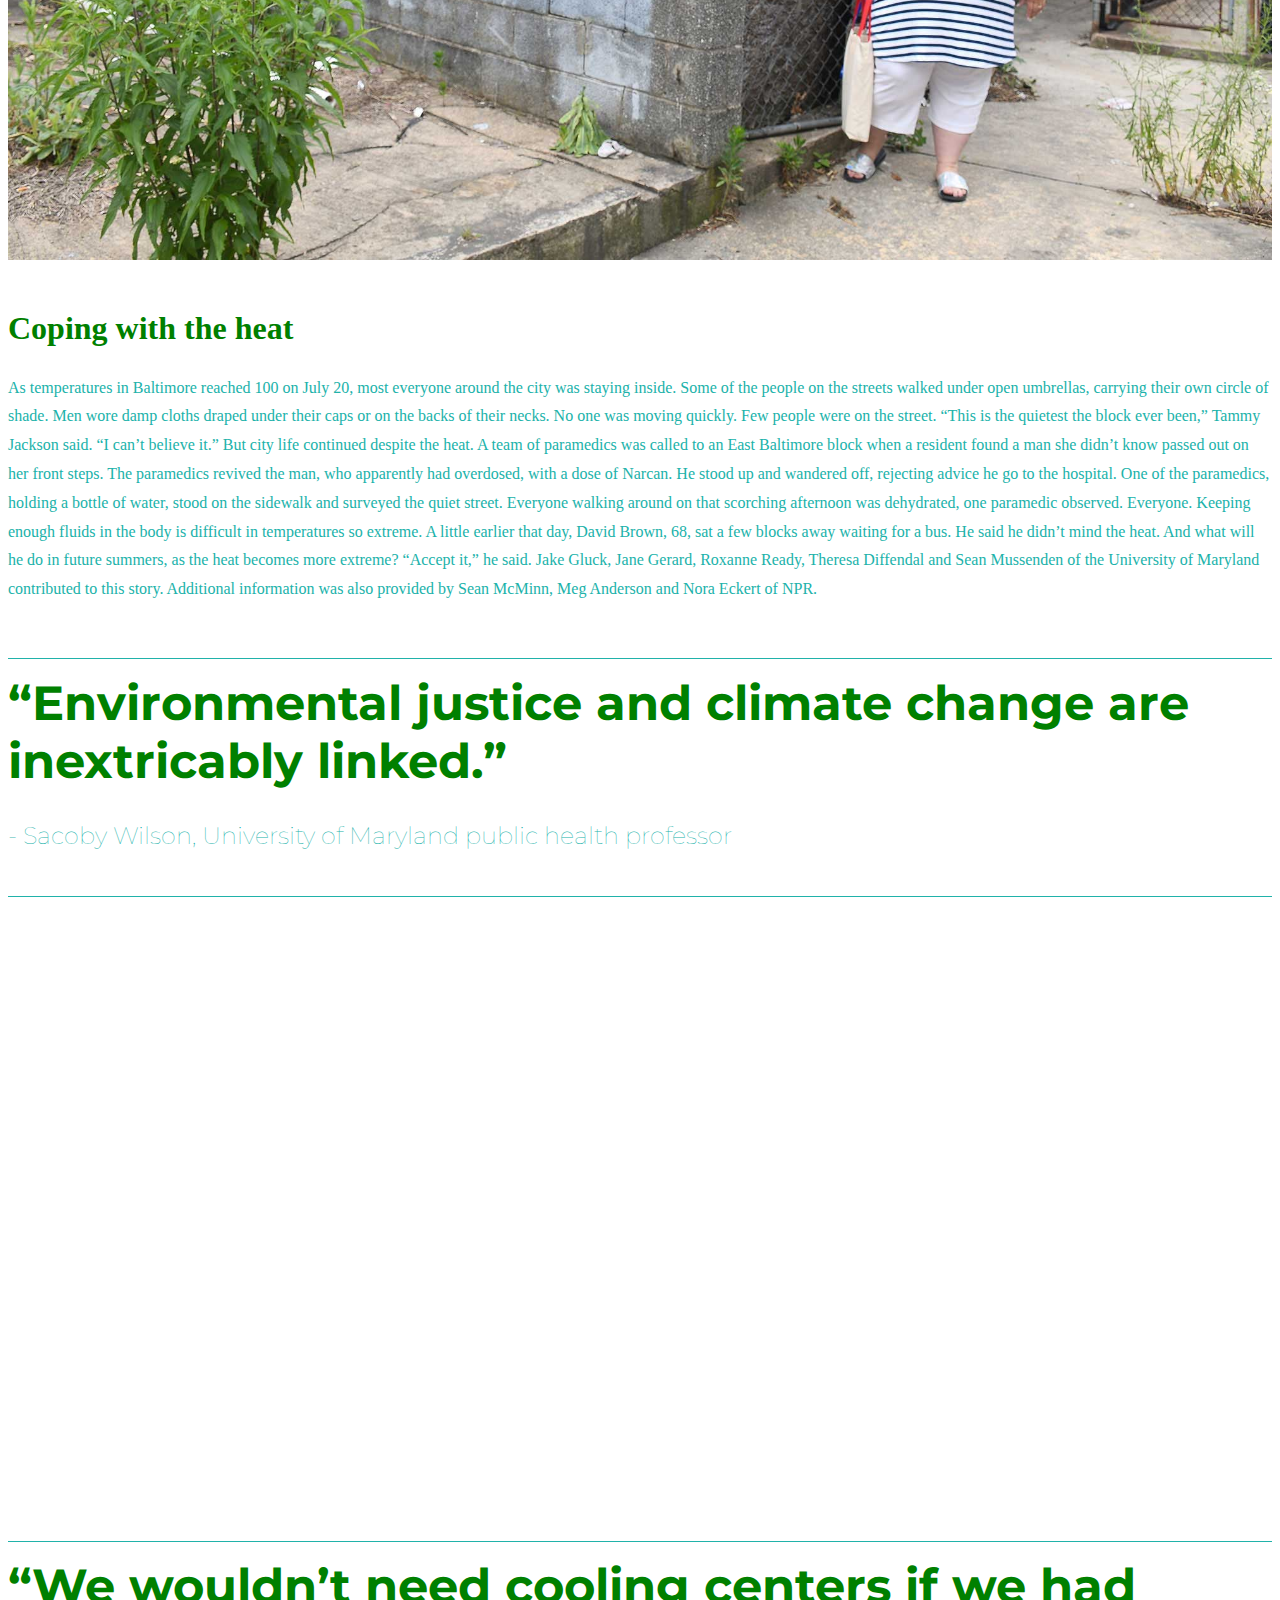
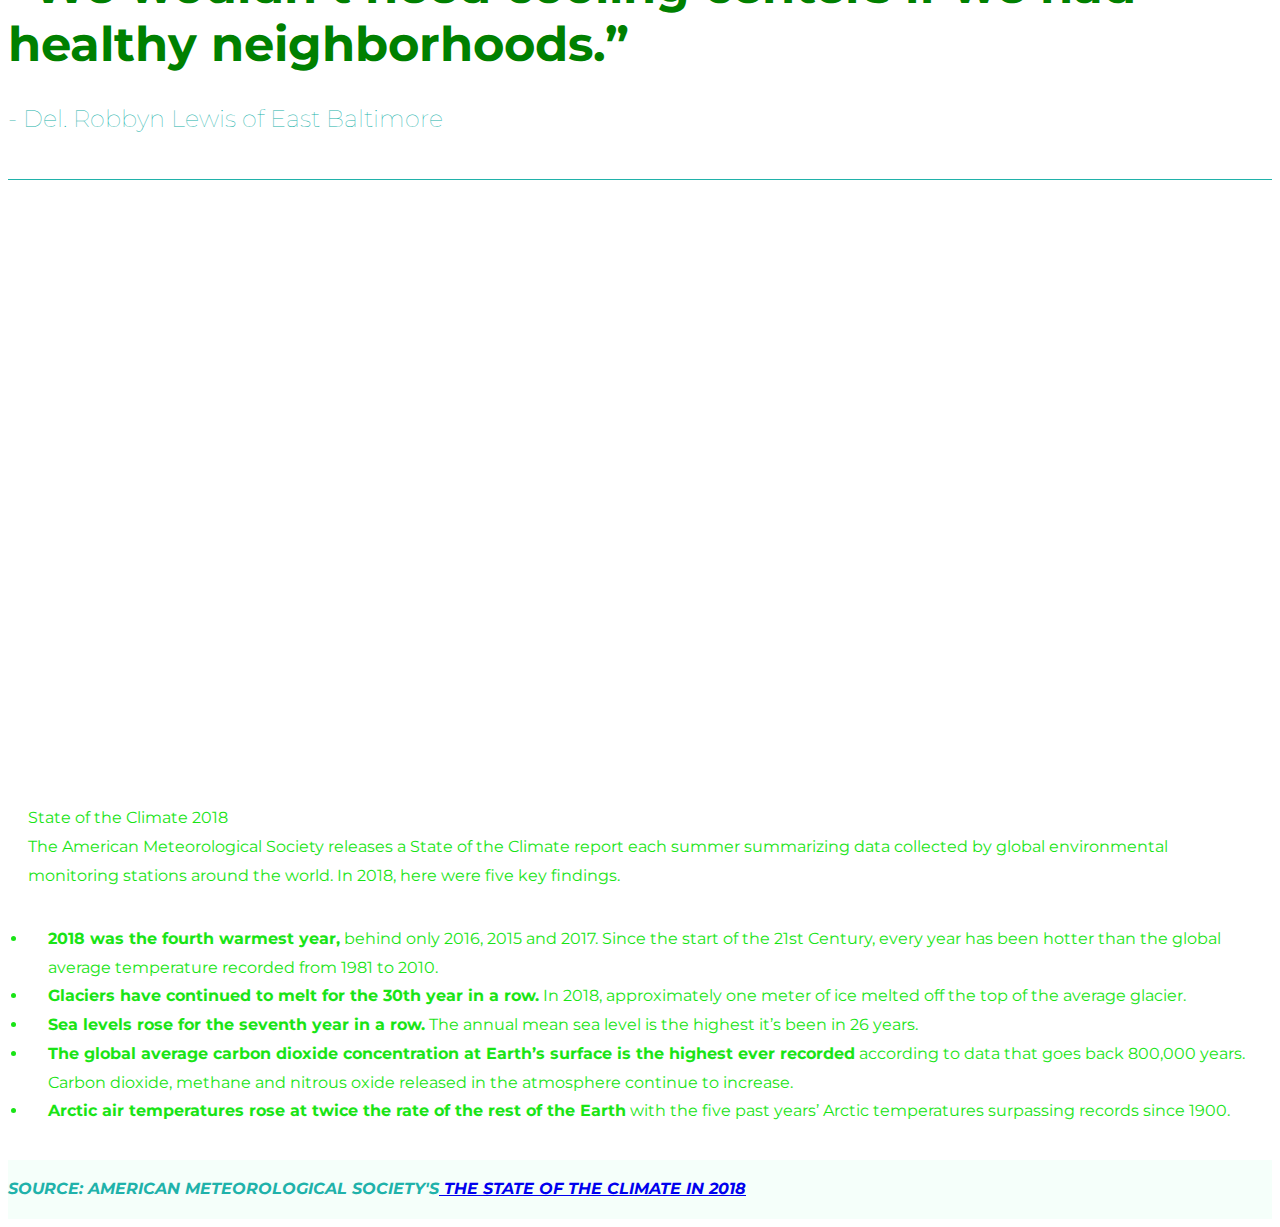
==== commit c5c3a0b5: "update" ====
--- a/climate-crisis-story/index.html
+++ b/climate-crisis-story/index.html
@@ -247,27 +247,29 @@
 
 
    <!--Close container-->
+
+   
 </div>
 
     <iframe title="Summer temperature and violence" aria-label="Scatter Plot" id="datawrapper-chart-45M4X" src="//datawrapper.dwcdn.net/45M4X/1/" scrolling="no" frameborder="0" style="width: 0; min-width: 100% !important; border: none;" height="600"></iframe><script type="text/javascript">!function(){"use strict";window.addEventListener("message",function(a){if(void 0!==a.data["datawrapper-height"])for(var e in a.data["datawrapper-height"]){var t=document.getElementById("datawrapper-chart-"+e)||document.querySelector("iframe[src*='"+e+"']");t&&(t.style.height=a.data["datawrapper-height"][e]+"px")}})}();</script>
 
 
-<div class="container">
-<p>State of the Climate 2018
-The American Meteorological Society releases a State of the Climate report each summer summarizing data collected by global environmental monitoring stations around the world. In 2018, here were five key findings.</p>
-
-
-  <br> 
-  
-
-
-<ul>
-  <li><b>2018 was the fourth warmest year,</b> behind only 2016, 2015 and 2017. Since the start of the 21st Century, every year has been hotter than the global average temperature recorded from 1981 to 2010.</li>
-  <li><b>Glaciers have continued to melt for the 30th year in a row.</b> In 2018, approximately one meter of ice melted off the top of the average glacier.</li>
-  <li><b>Sea levels rose for the seventh year in a row.</b> The annual mean sea level is the highest it’s been in 26 years.</li>
-  <li><b>The global average carbon dioxide concentration at Earth’s surface is the highest ever recorded</b> according to data that goes back 800,000 years. Carbon dioxide, methane and nitrous oxide released in the atmosphere continue to increase.</li>
-  <li><b>Arctic air temperatures rose at twice the rate of the rest of the Earth</b> with the five past years’ Arctic temperatures surpassing records since 1900.</li>
-</ul>
+    
+      <div class="sidebar">State of the Climate 2018</div>
+      <div class="sidebar">The American Meteorological Society releases a State of the Climate report each summer summarizing data collected by global environmental monitoring stations around the world. In 2018, here were five key findings.</div>
+      <br>
+      <ul>
+        <li><b>2018 was the fourth warmest year,</b> behind only 2016, 2015 and 2017. Since the start of the 21st Century, every year has been hotter than the global average temperature recorded from 1981 to 2010.</li>
+        <li><b>Glaciers have continued to melt for the 30th year in a row.</b> In 2018, approximately one meter of ice melted off the top of the average glacier.</li>
+        <li><b>Sea levels rose for the seventh year in a row.</b> The annual mean sea level is the highest it’s been in 26 years.</li>
+        <li><b>The global average carbon dioxide concentration at Earth’s surface is the highest ever recorded</b> according to data that goes back 800,000 years. Carbon dioxide, methane and nitrous oxide released in the atmosphere continue to increase.</li>
+        <li><b>Arctic air temperatures rose at twice the rate of the rest of the Earth</b> with the five past years’ Arctic temperatures surpassing records since 1900.</li>
+      </ul>
+   
+  
+  <br> 
+
+
 
 <nav class="navbar navbar-expand-lg navbar-light bg-light">
   <div class="container-fluid">
--- a/climate-crisis-story/style.css
+++ b/climate-crisis-story/style.css
@@ -49,10 +49,18 @@
     color: green;
 }
 
+.sidebar {
+    font-family: 'Montserrat', sans-serif;
+    line-height: 180%;
+    color: rgb(25, 228, 22); 
+    padding-left: 20px;
+    padding-right: 10px;
+}
+
 ul {
     font-family: 'Montserrat', sans-serif;
     line-height: 180%;
-    color: lightseagreen; 
+    color: rgb(25, 228, 22); 
     padding-left: 20px;
     padding-right: 10px;
 }
@@ -61,7 +69,7 @@
 li {
     font-family: 'Montserrat', sans-serif;
     line-height: 180%;
-    color: lightseagreen; 
+    color: rgb(25, 228, 22); 
     padding-left: 20px;
     padding-right: 10px;
 }
@@ -114,6 +122,8 @@
     font-size: .25em;
     font-family: Georgia, serif;
   }
+
+
 
   .attribute {
     text-align: center;
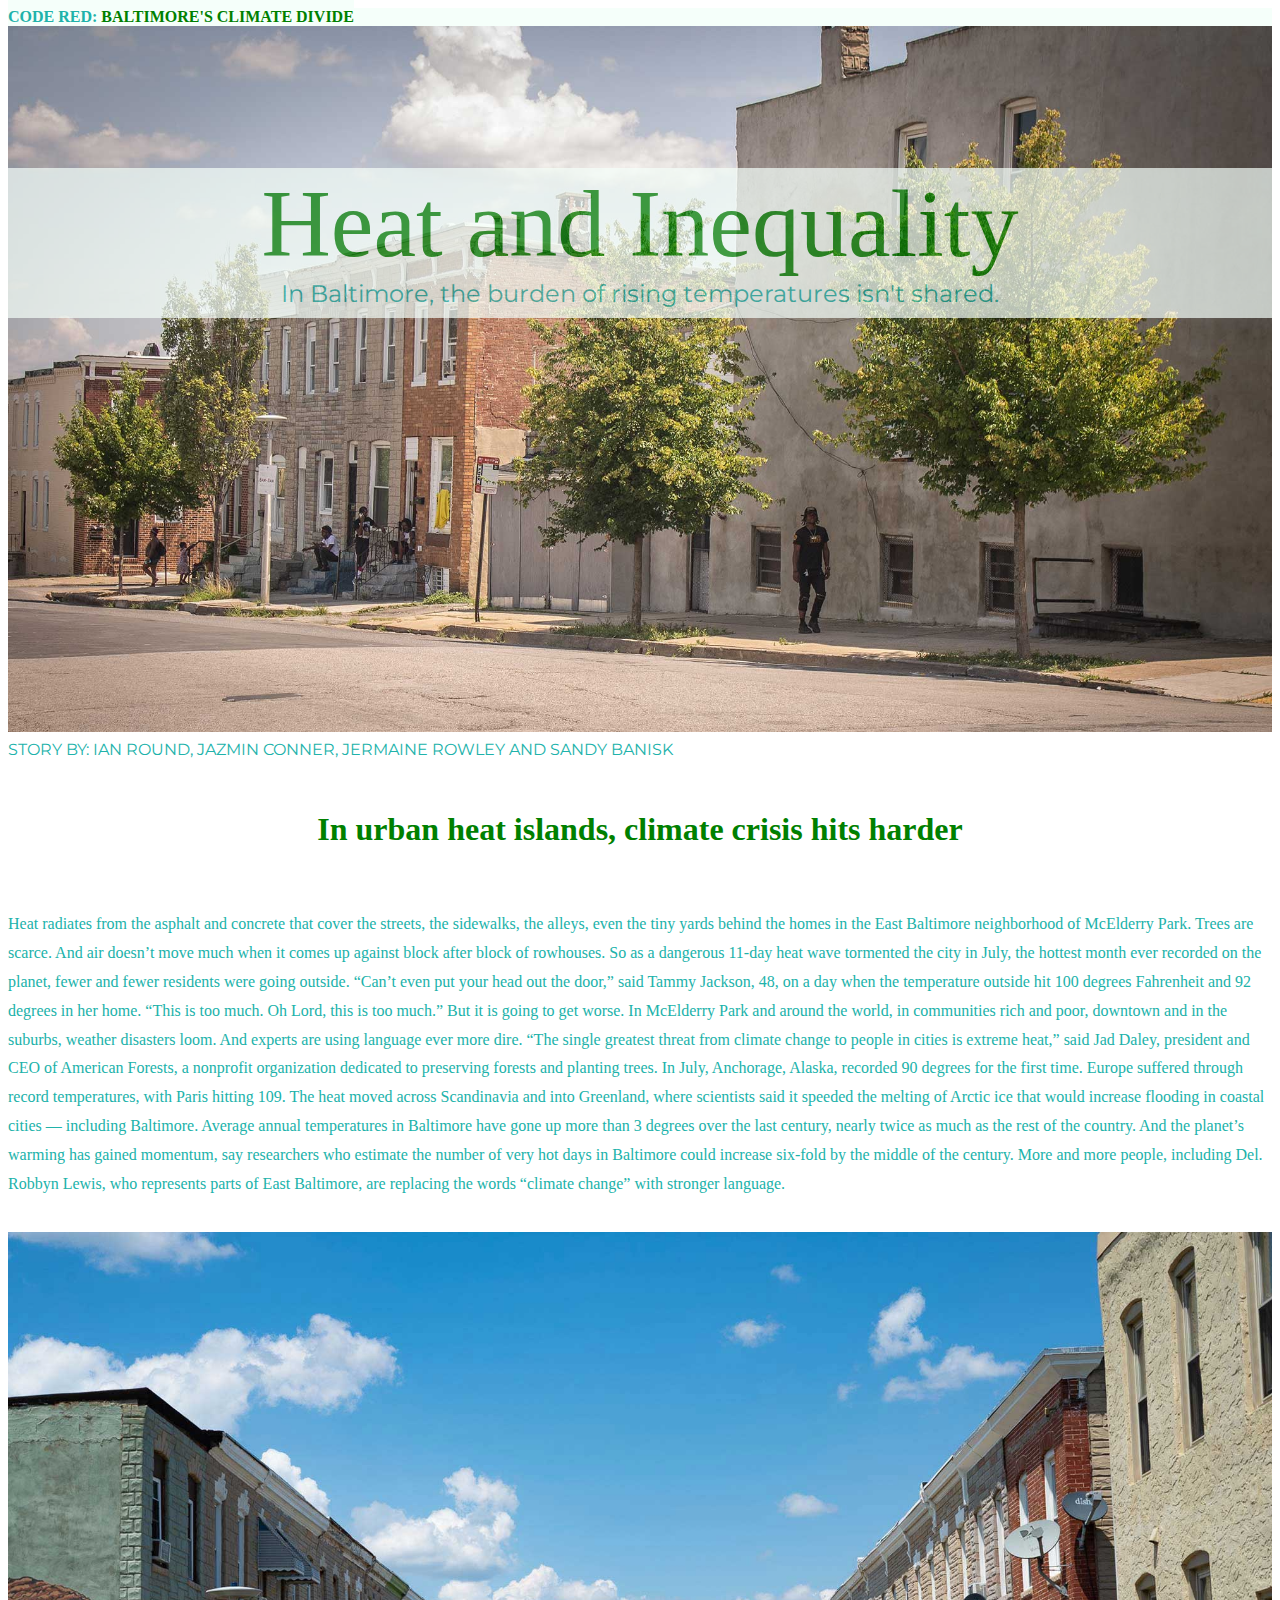
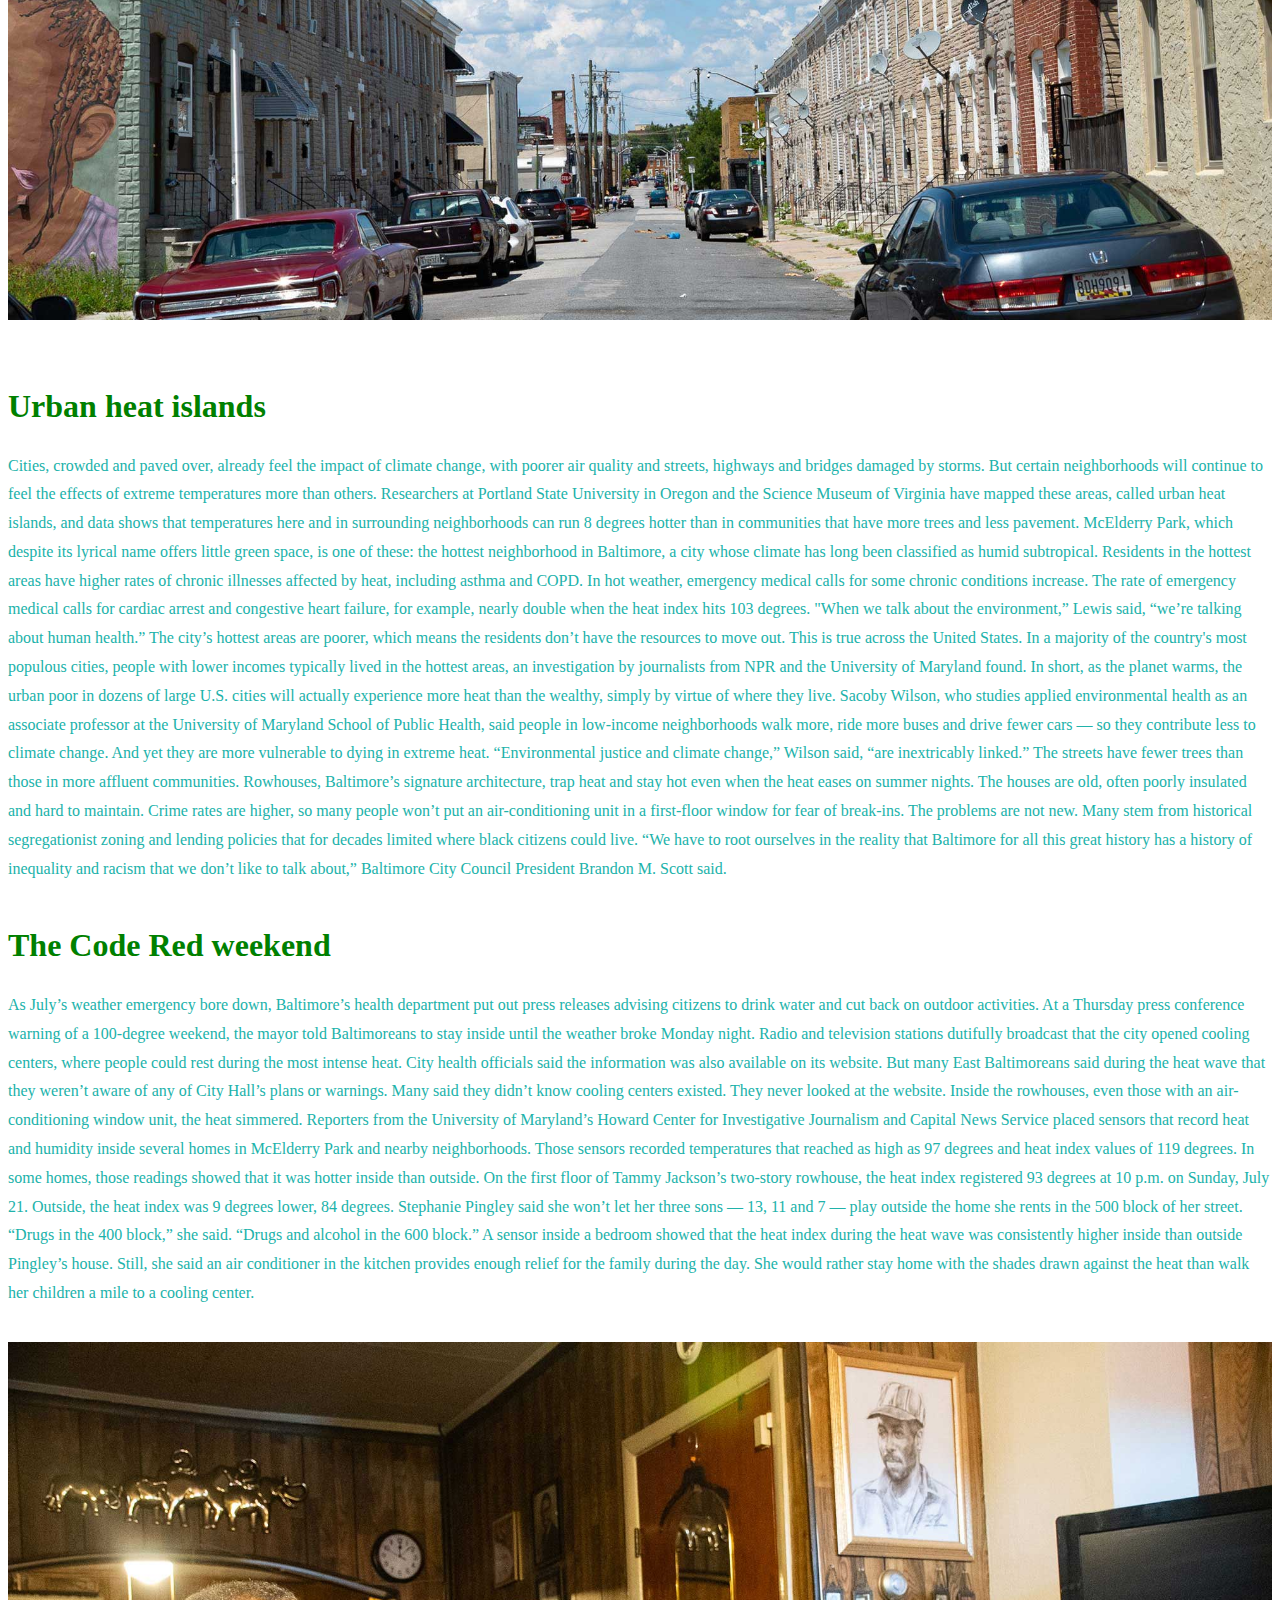
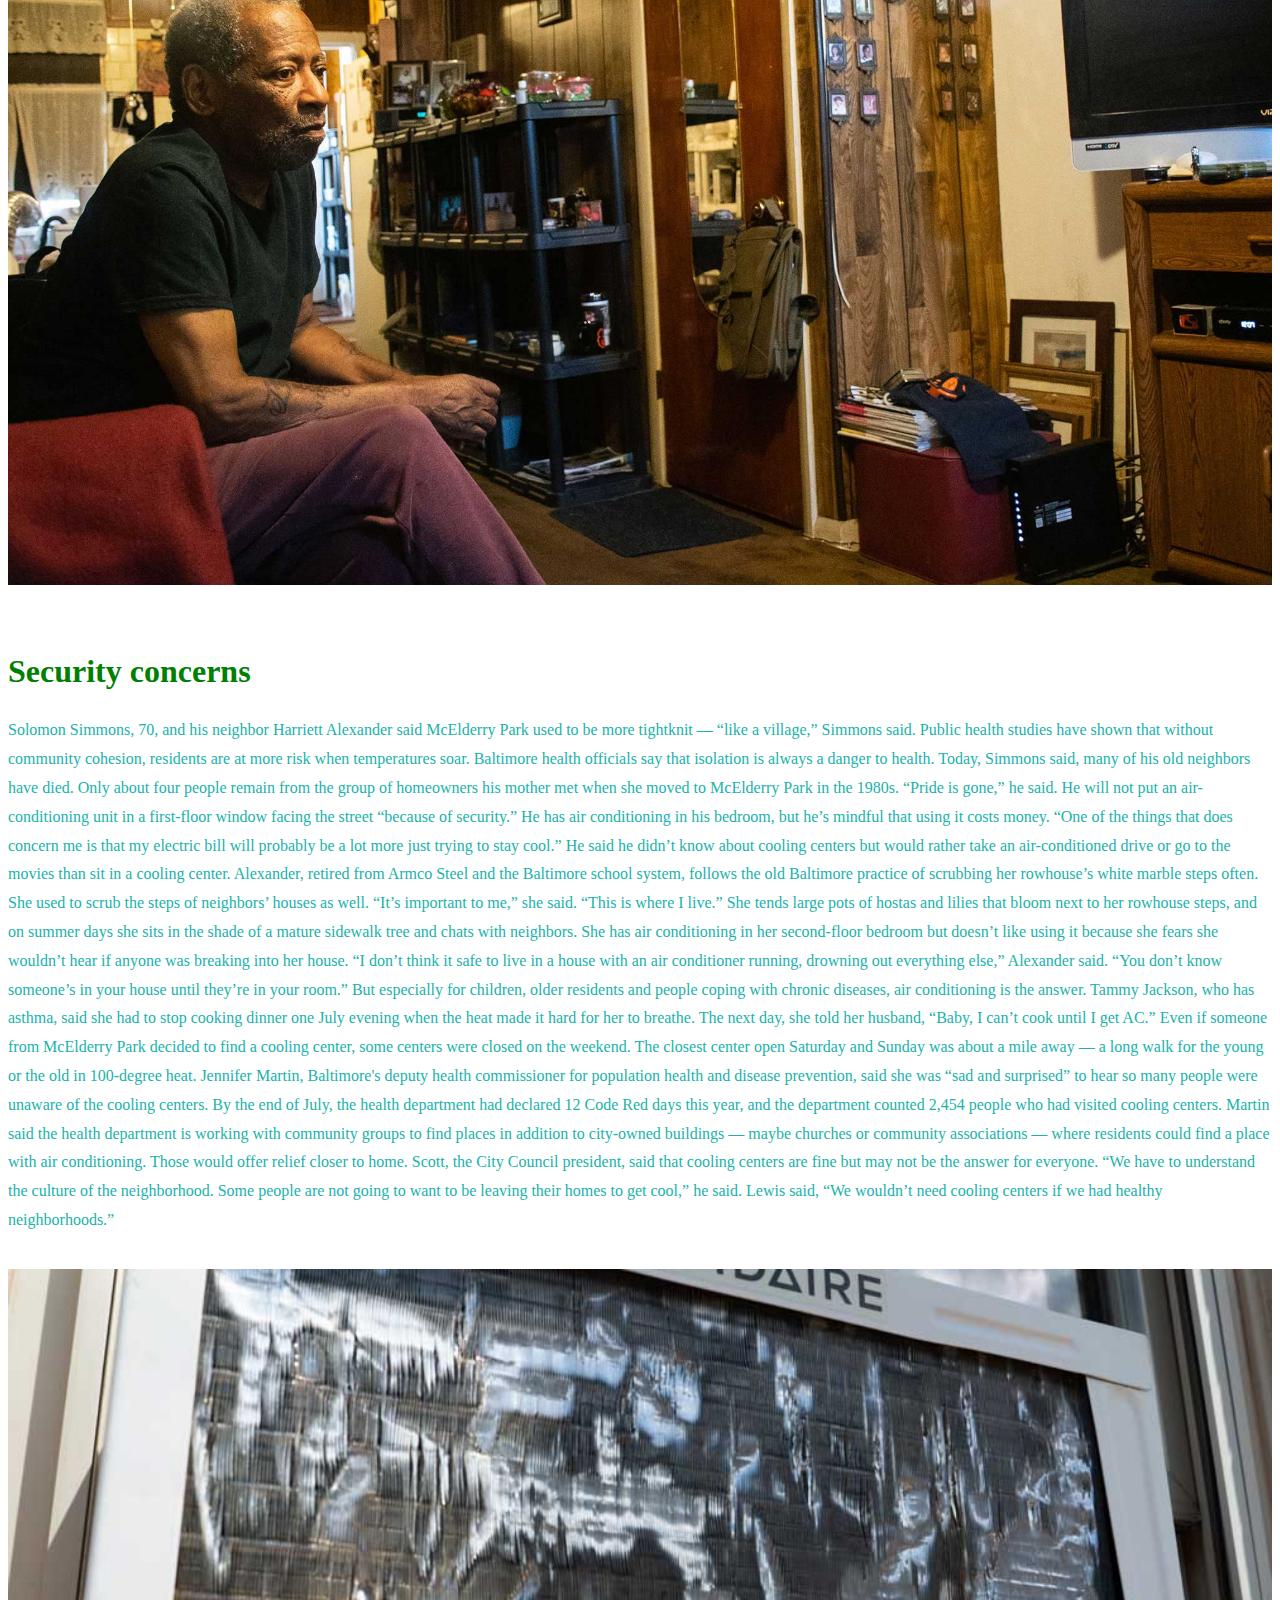
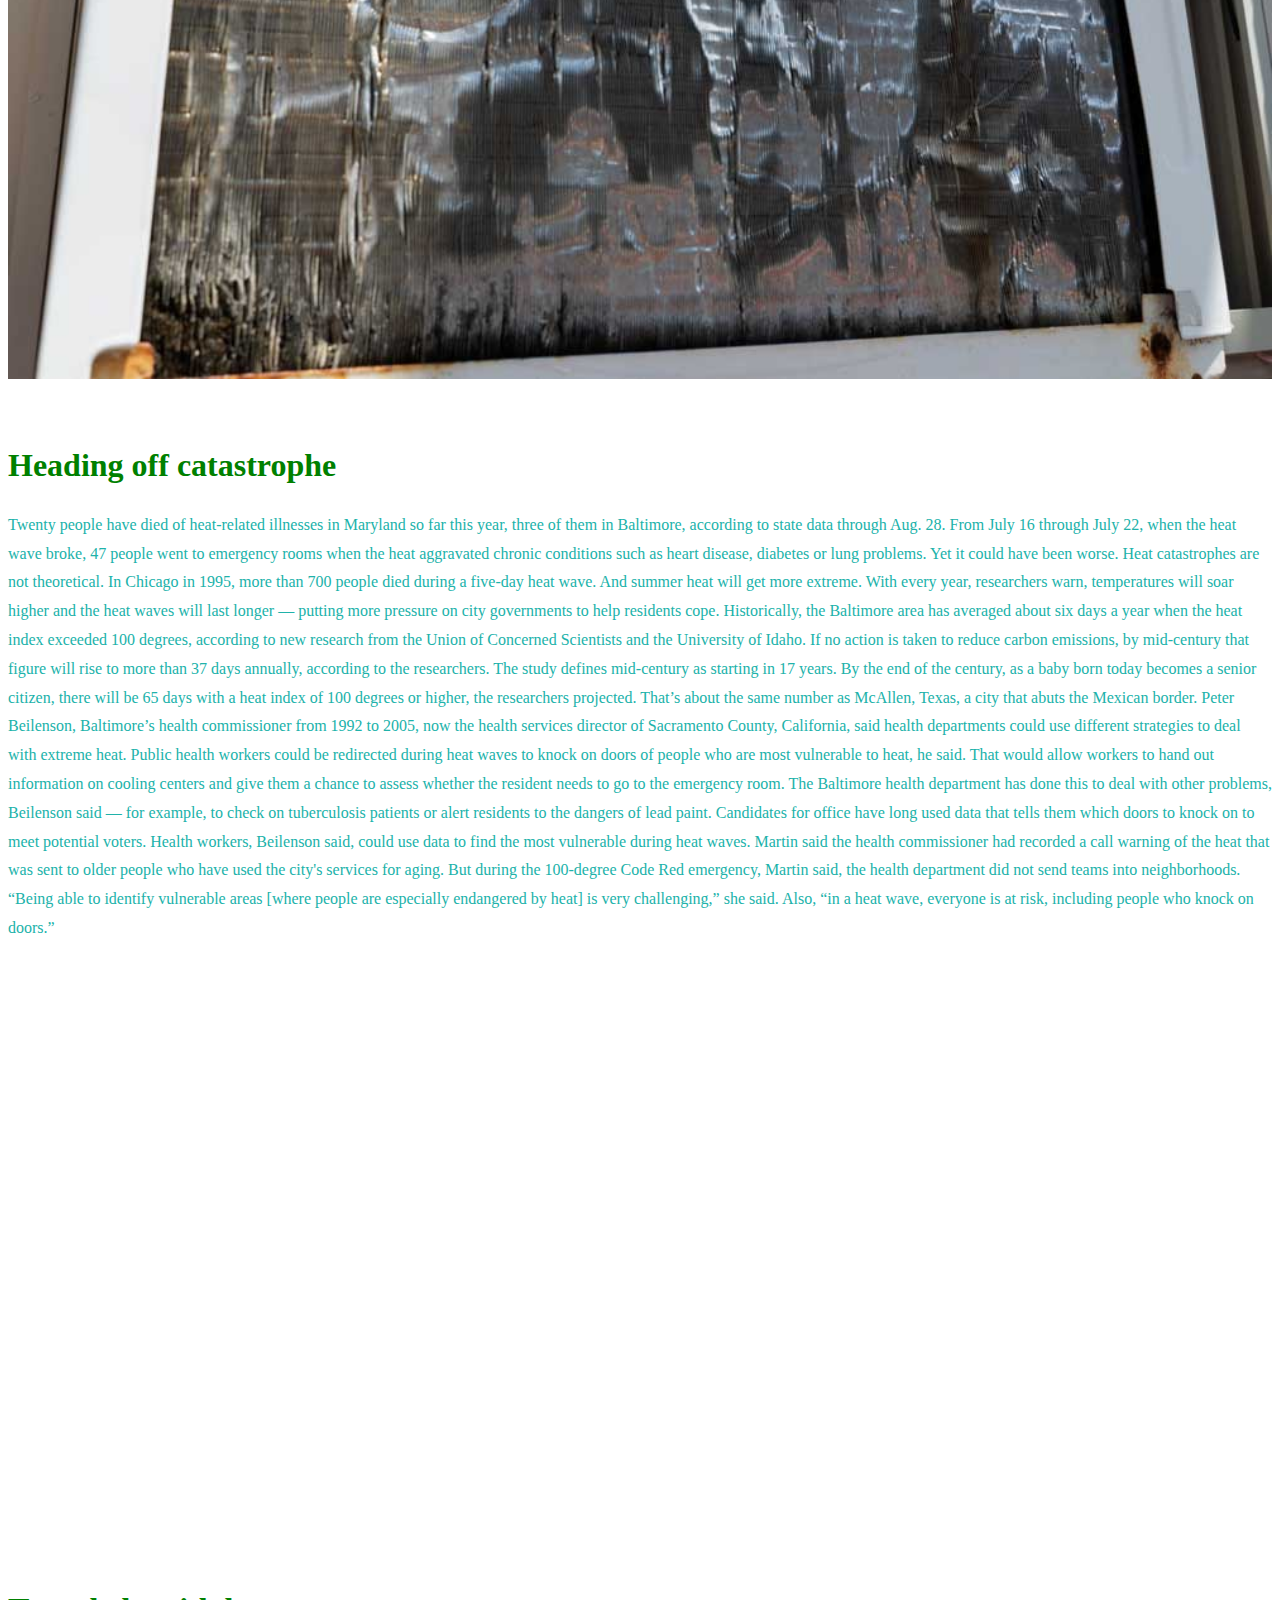
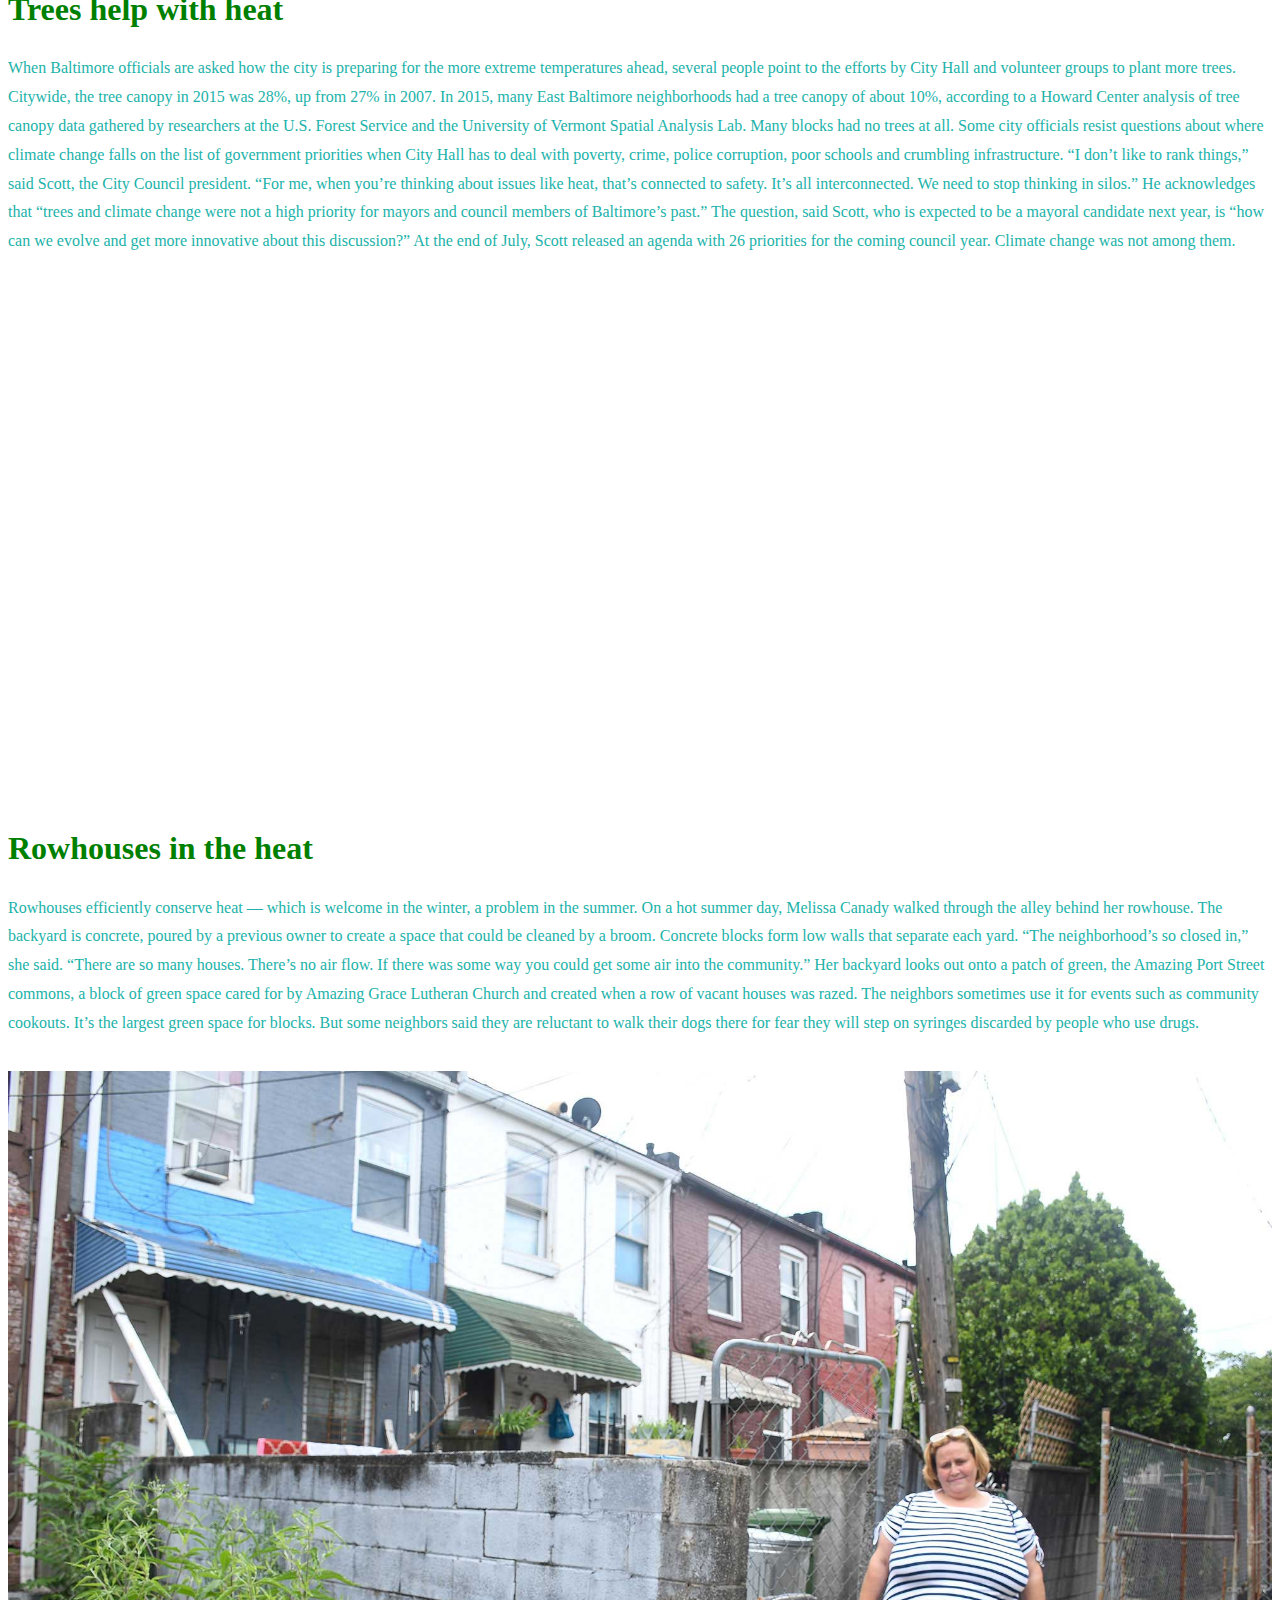
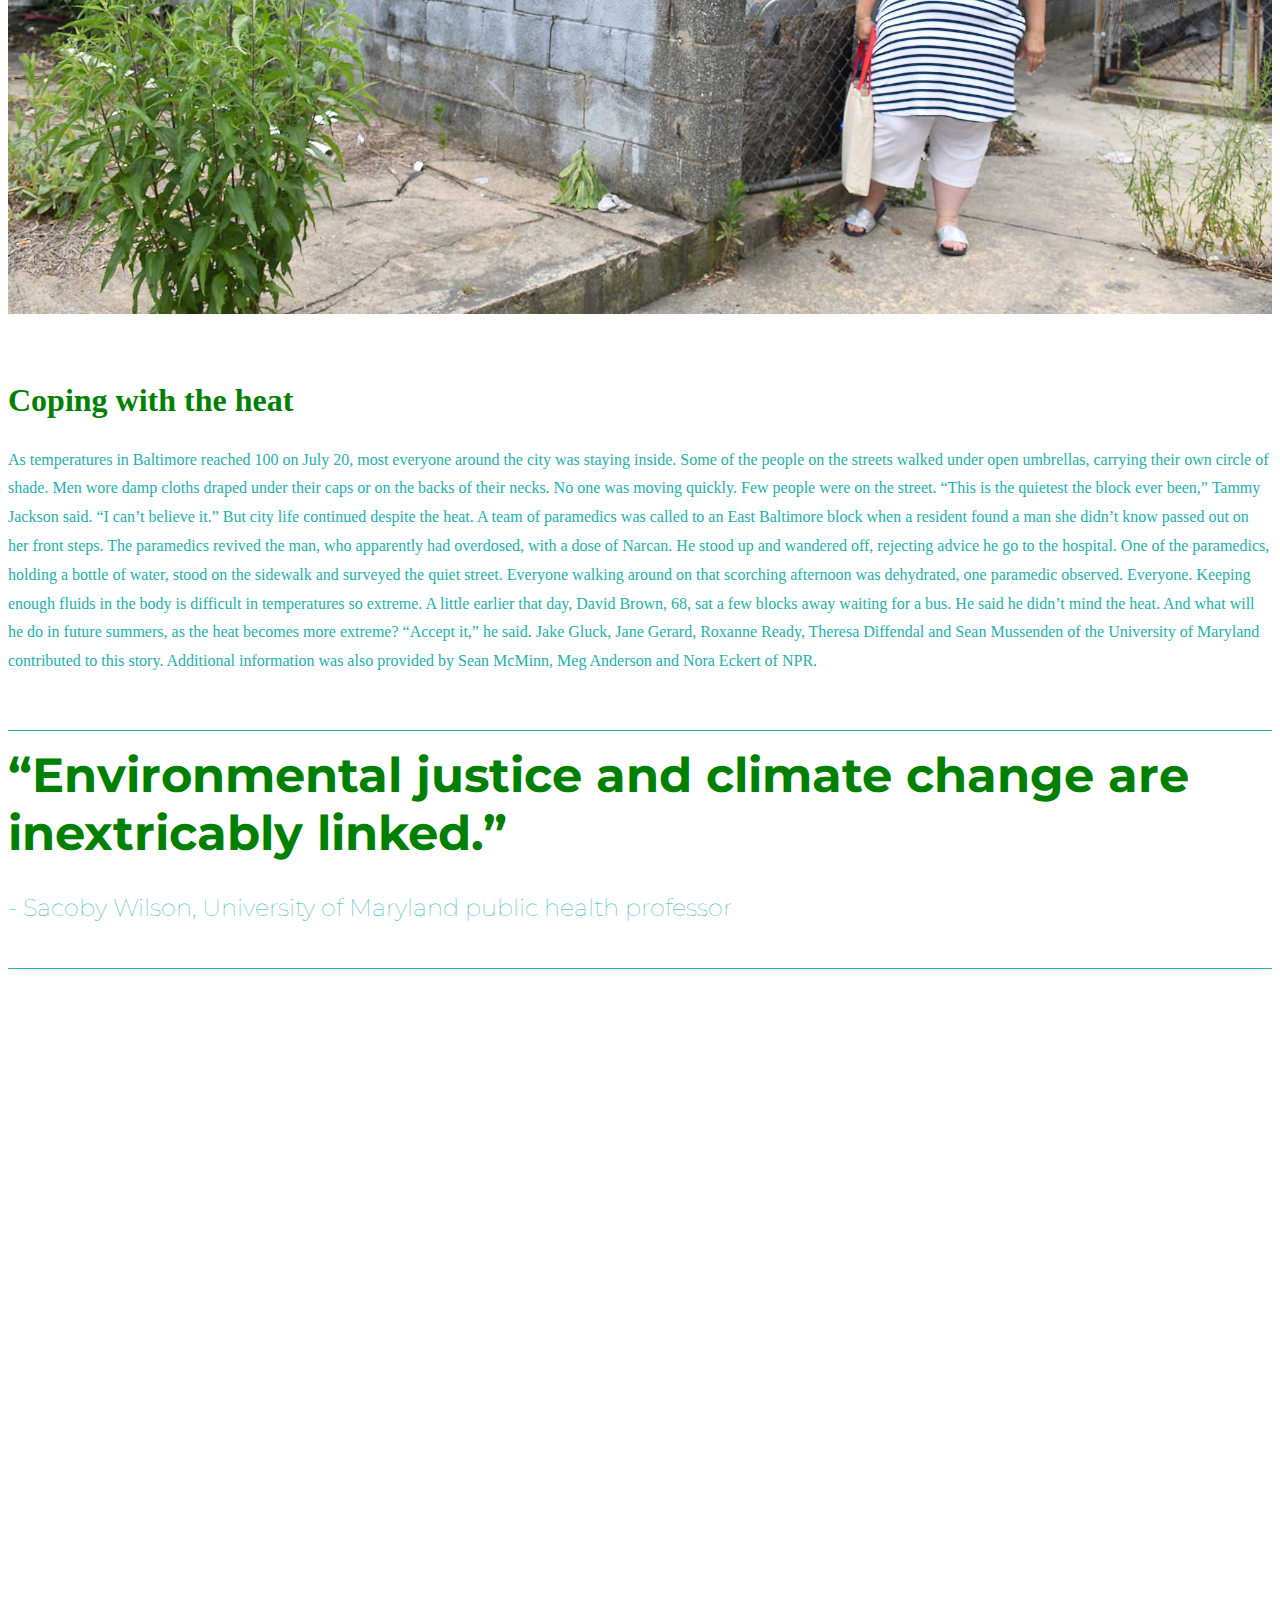
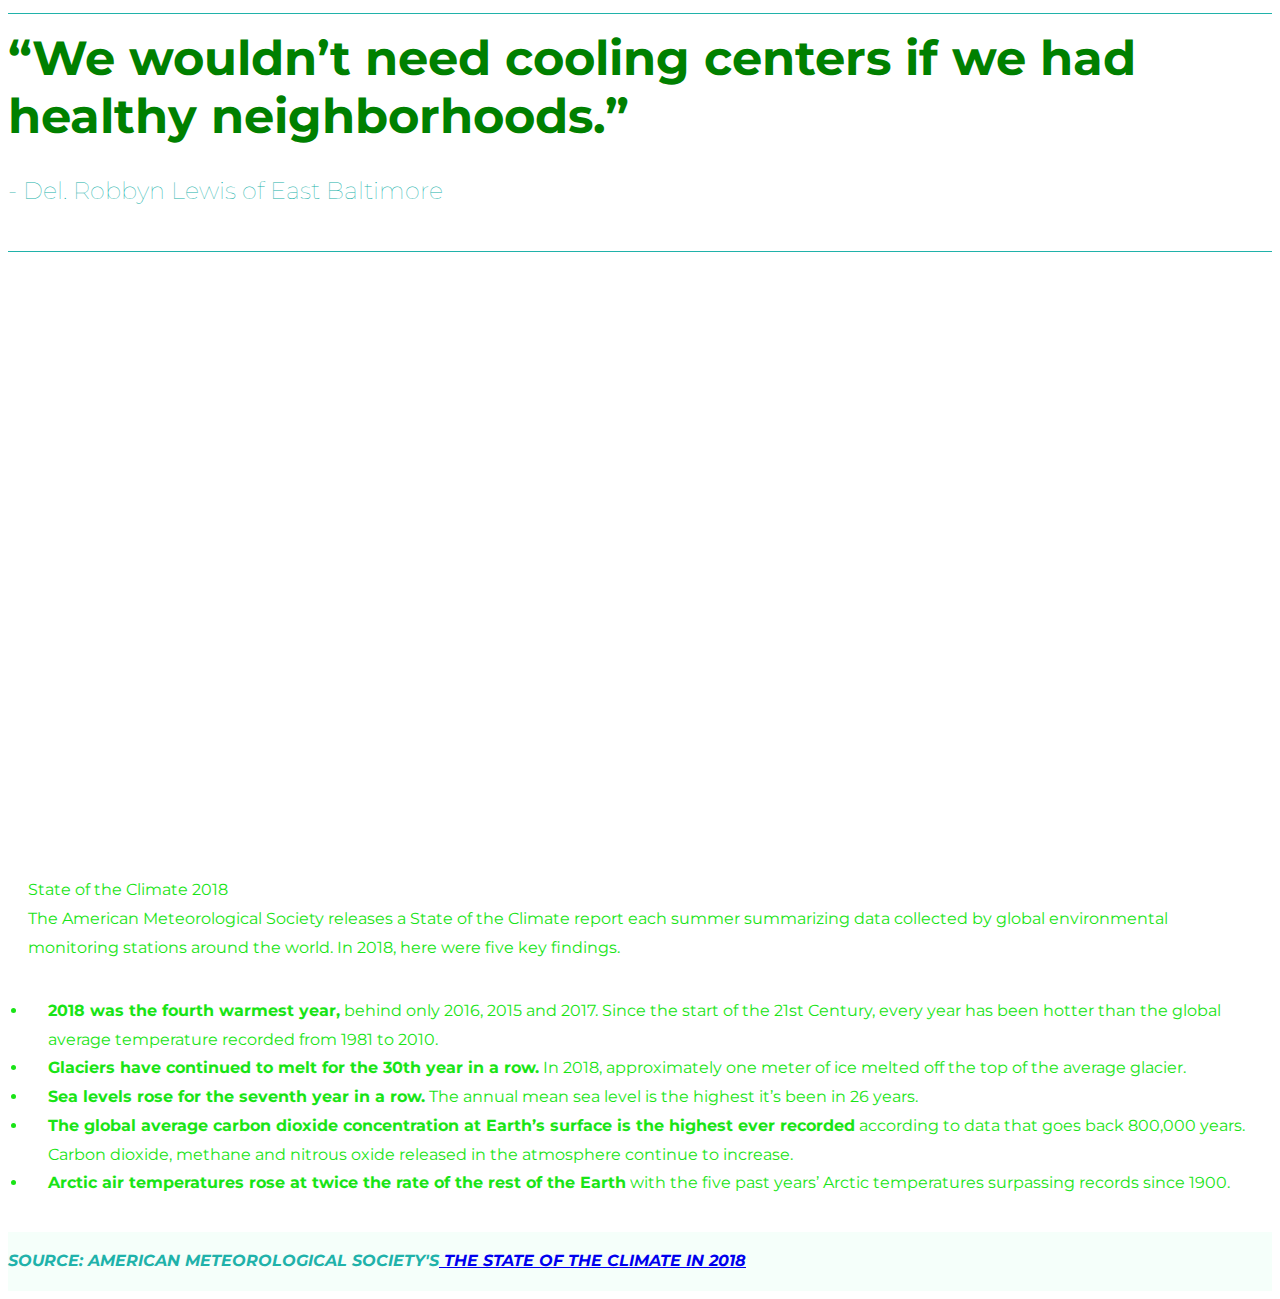
==== commit 9d203061: "update" ====
--- a/climate-crisis-story/index.html
+++ b/climate-crisis-story/index.html
@@ -66,10 +66,10 @@
   More and more people, including Del. Robbyn Lewis, who represents parts of East Baltimore, are replacing the words “climate change” with stronger language.</p>
 
   <br> 
-  <!--Close container-->
-</div>
+  
   <img src="SoniaHug_StreetView.jpg" class="hero-image" alt="SPhoto by Sonia Hug | Wide Angle Youth Media"></img>
-
+<!--Close container-->
+</div>
   <br>
 
   <div class="container">
@@ -106,11 +106,11 @@
  
   <br>
 
-  <!--Close container-->
-</div>
+  
 
   <img src="SolomonSimmons.jpg" class="hero-image" alt="Solomon Simmons in his East Baltimore home (Photo by Amina Lampkin | University of Maryland)"></img>
-
+<!--Close container-->
+</div>
   <br>
 
   <div class="container">
@@ -138,11 +138,12 @@
 
   <br>
   
-   <!--Close container-->
-</div>
+   
 
   <img src="old-ac.jpg" class="hero-image" alt="Some residents of McElderry Park say they will not install window air conditioners on the first floor of their rowhouses for fear they offer easy entry for burglars. (Photo by Otto Blais-Nelson | Wide Angle Youth Media)"></img>
-  
+  <!--Close container-->
+</div>
+
   <br>
 
   <div class="container">
@@ -205,11 +206,12 @@
 
   <br>
 
-  <!--Close container-->
-</div>
+  
   
   <img src="melissacandy.jpg" class="hero-image" alt="Melissa Canady says that the concrete block walls in her backyard prevent the flow of air and trap heat behind her house. (Photo by Maris Medina | University of Maryland)"></img>
-  
+  <!--Close container-->
+</div>
+
   <br>
 
   <div class="container">
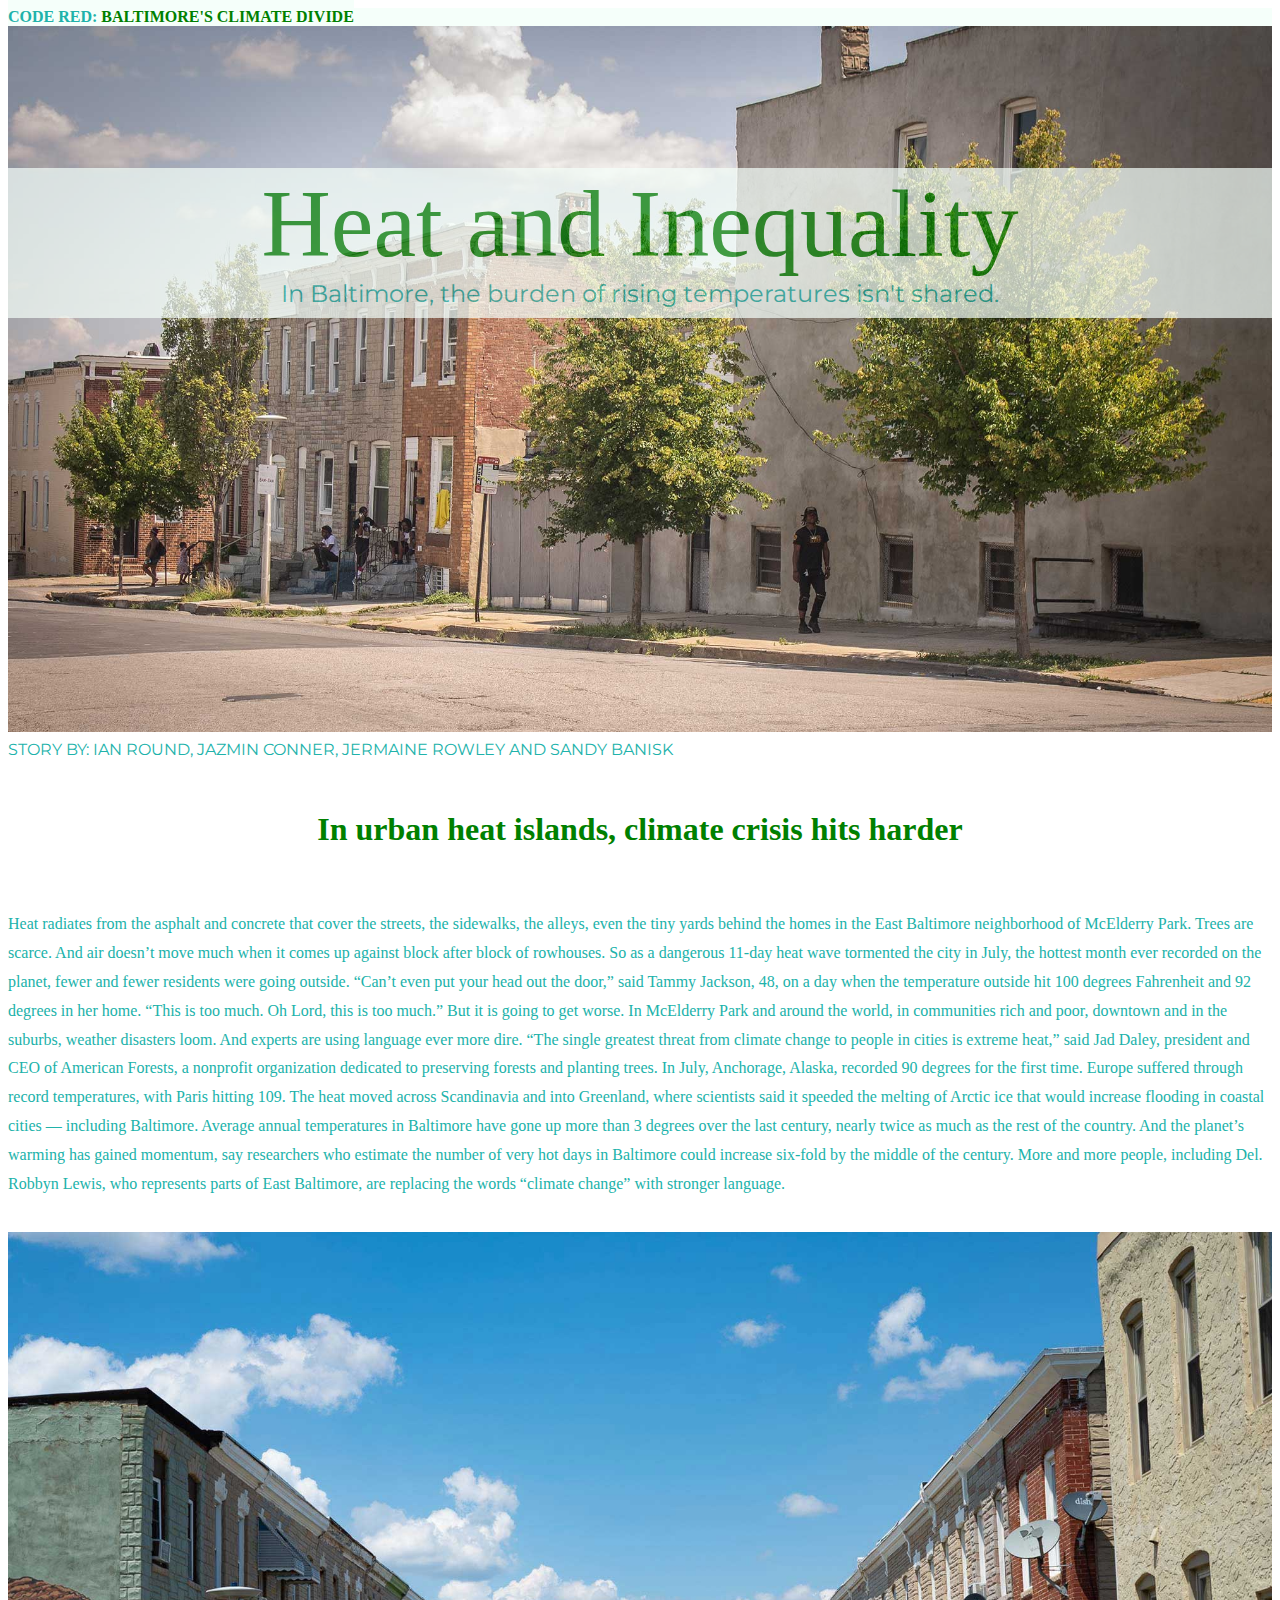
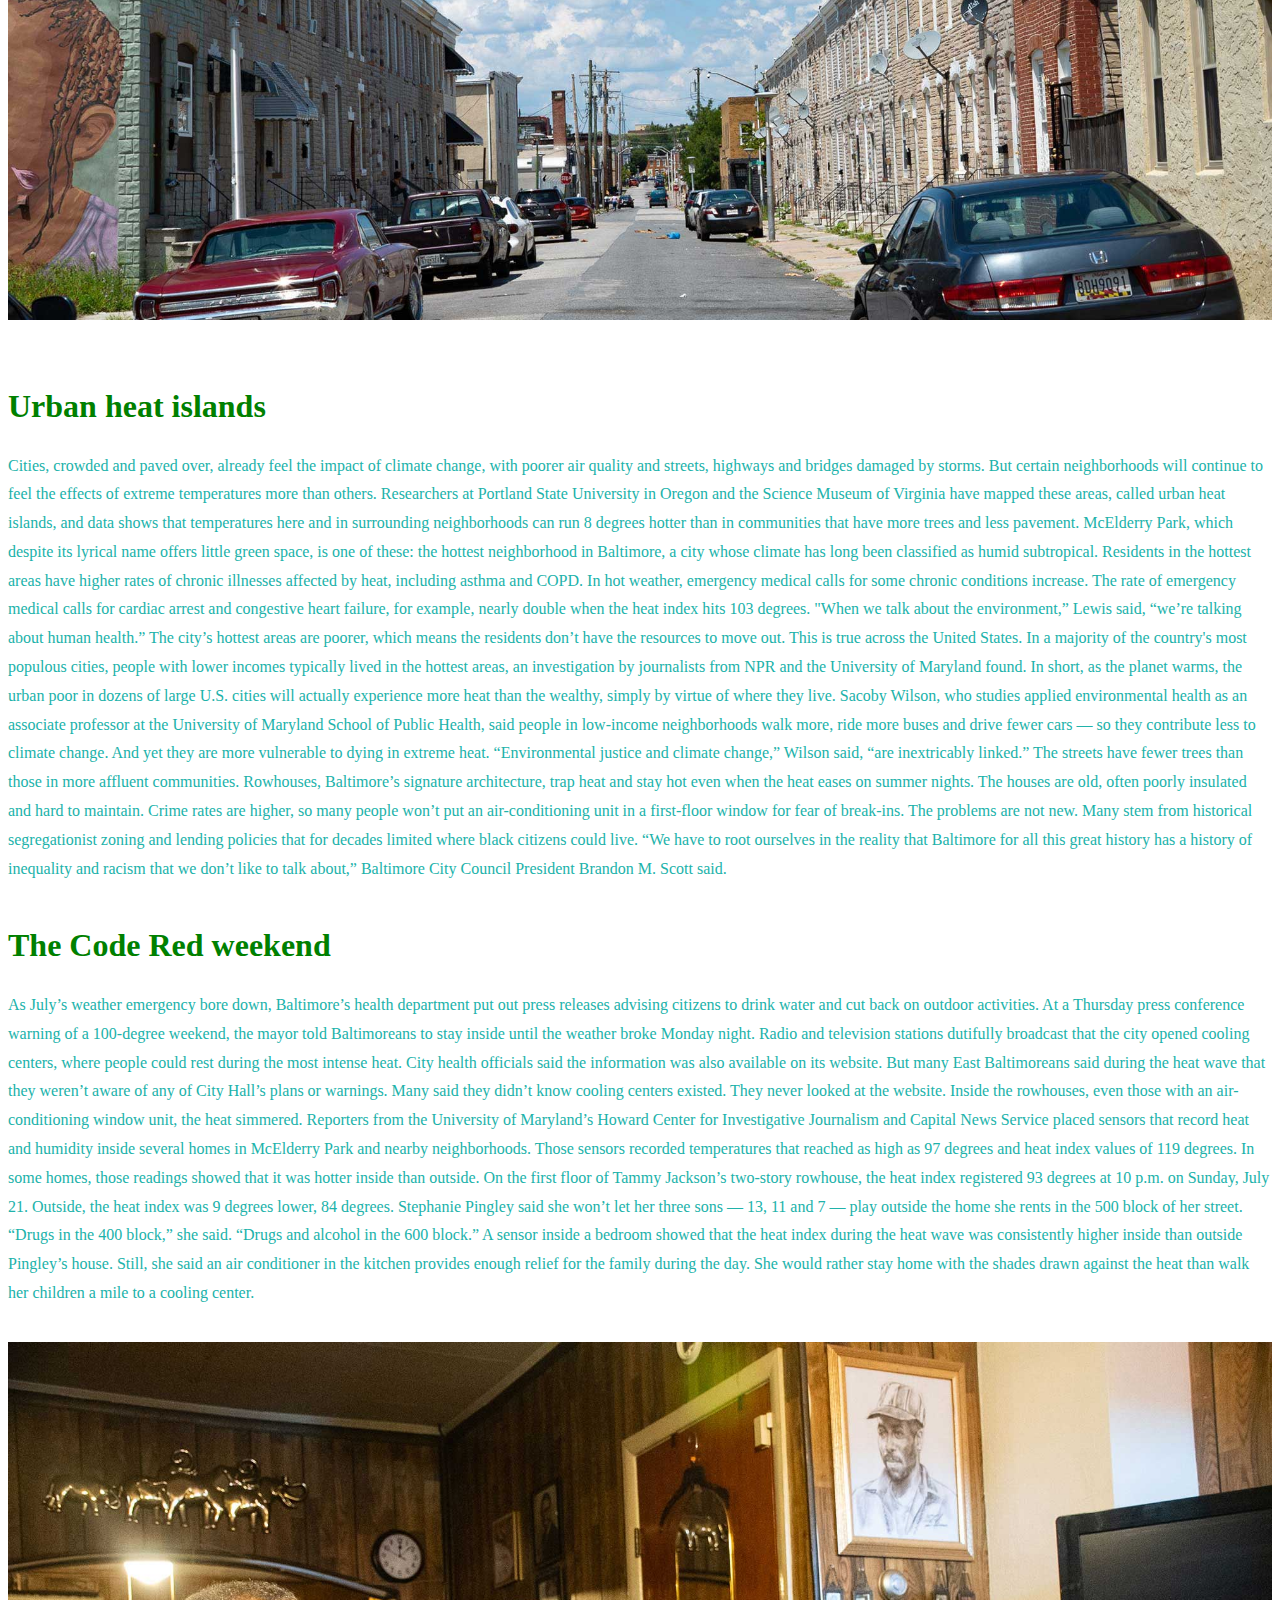
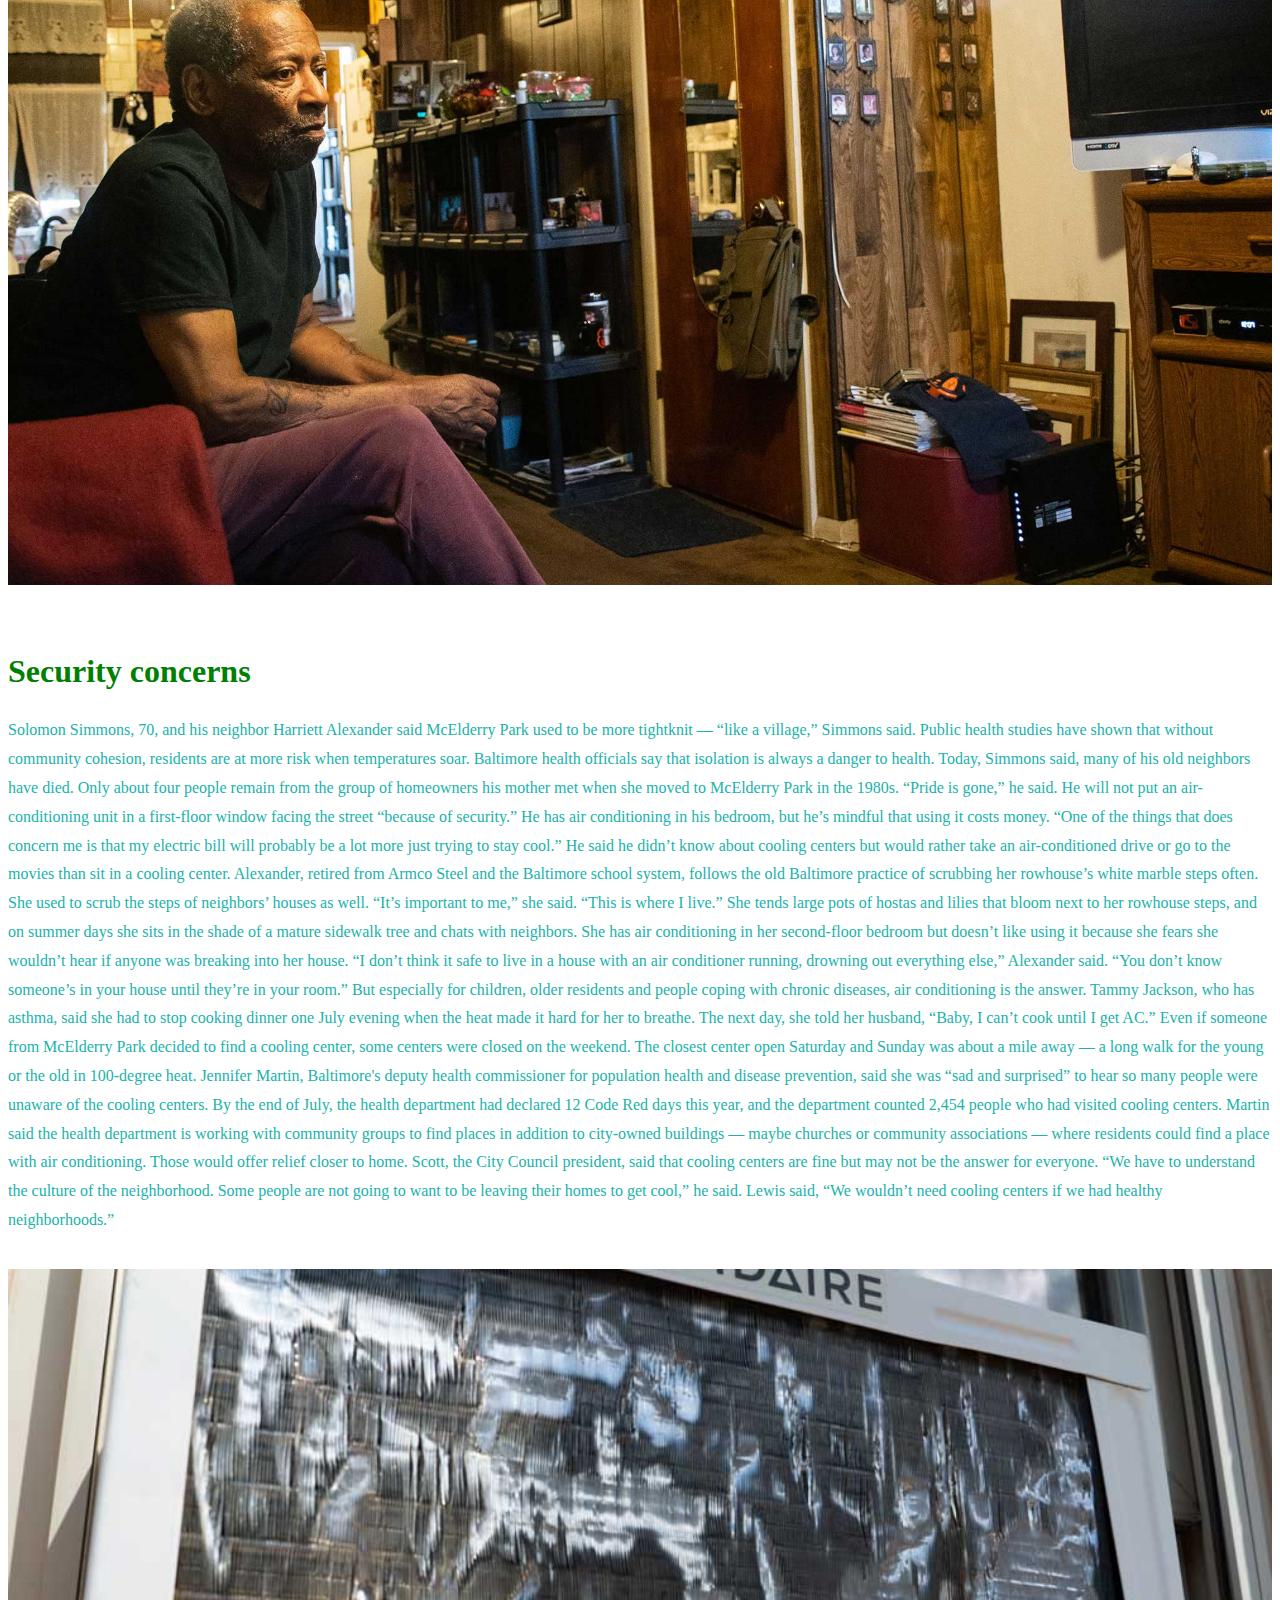
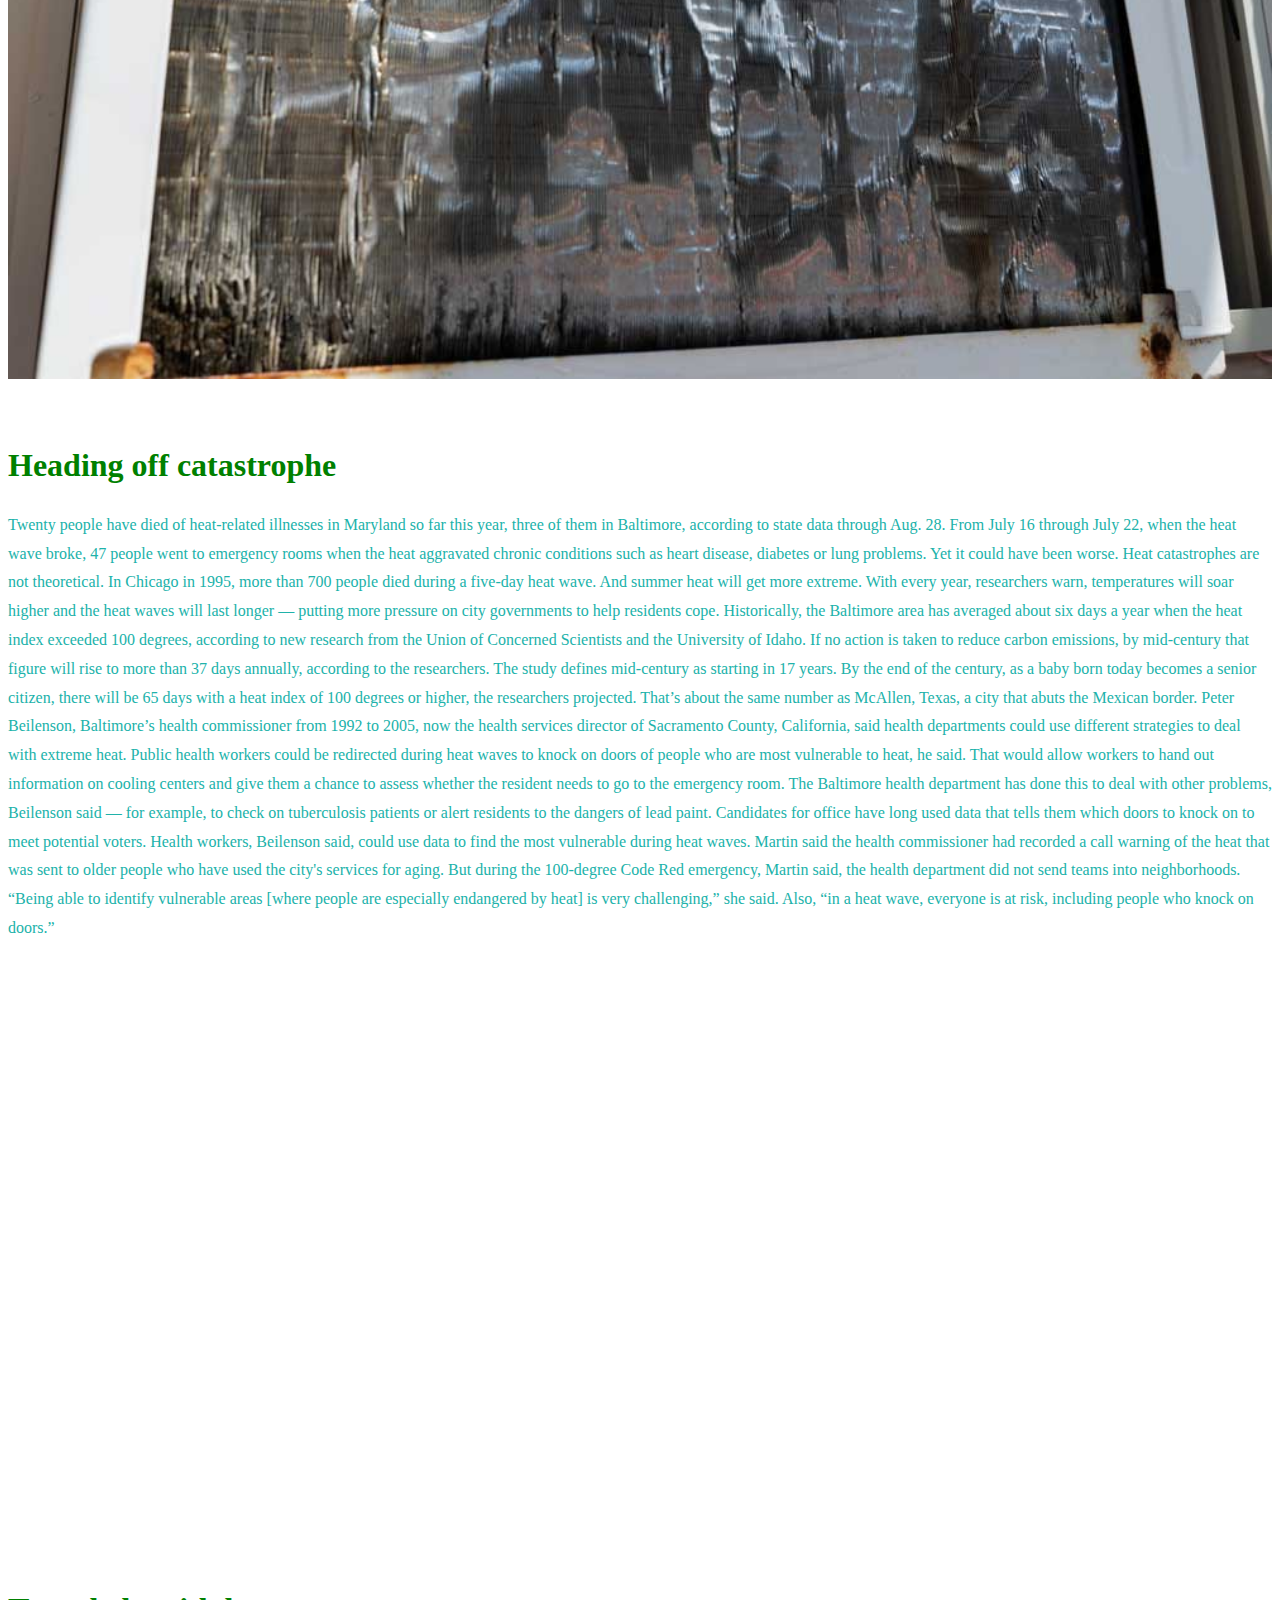
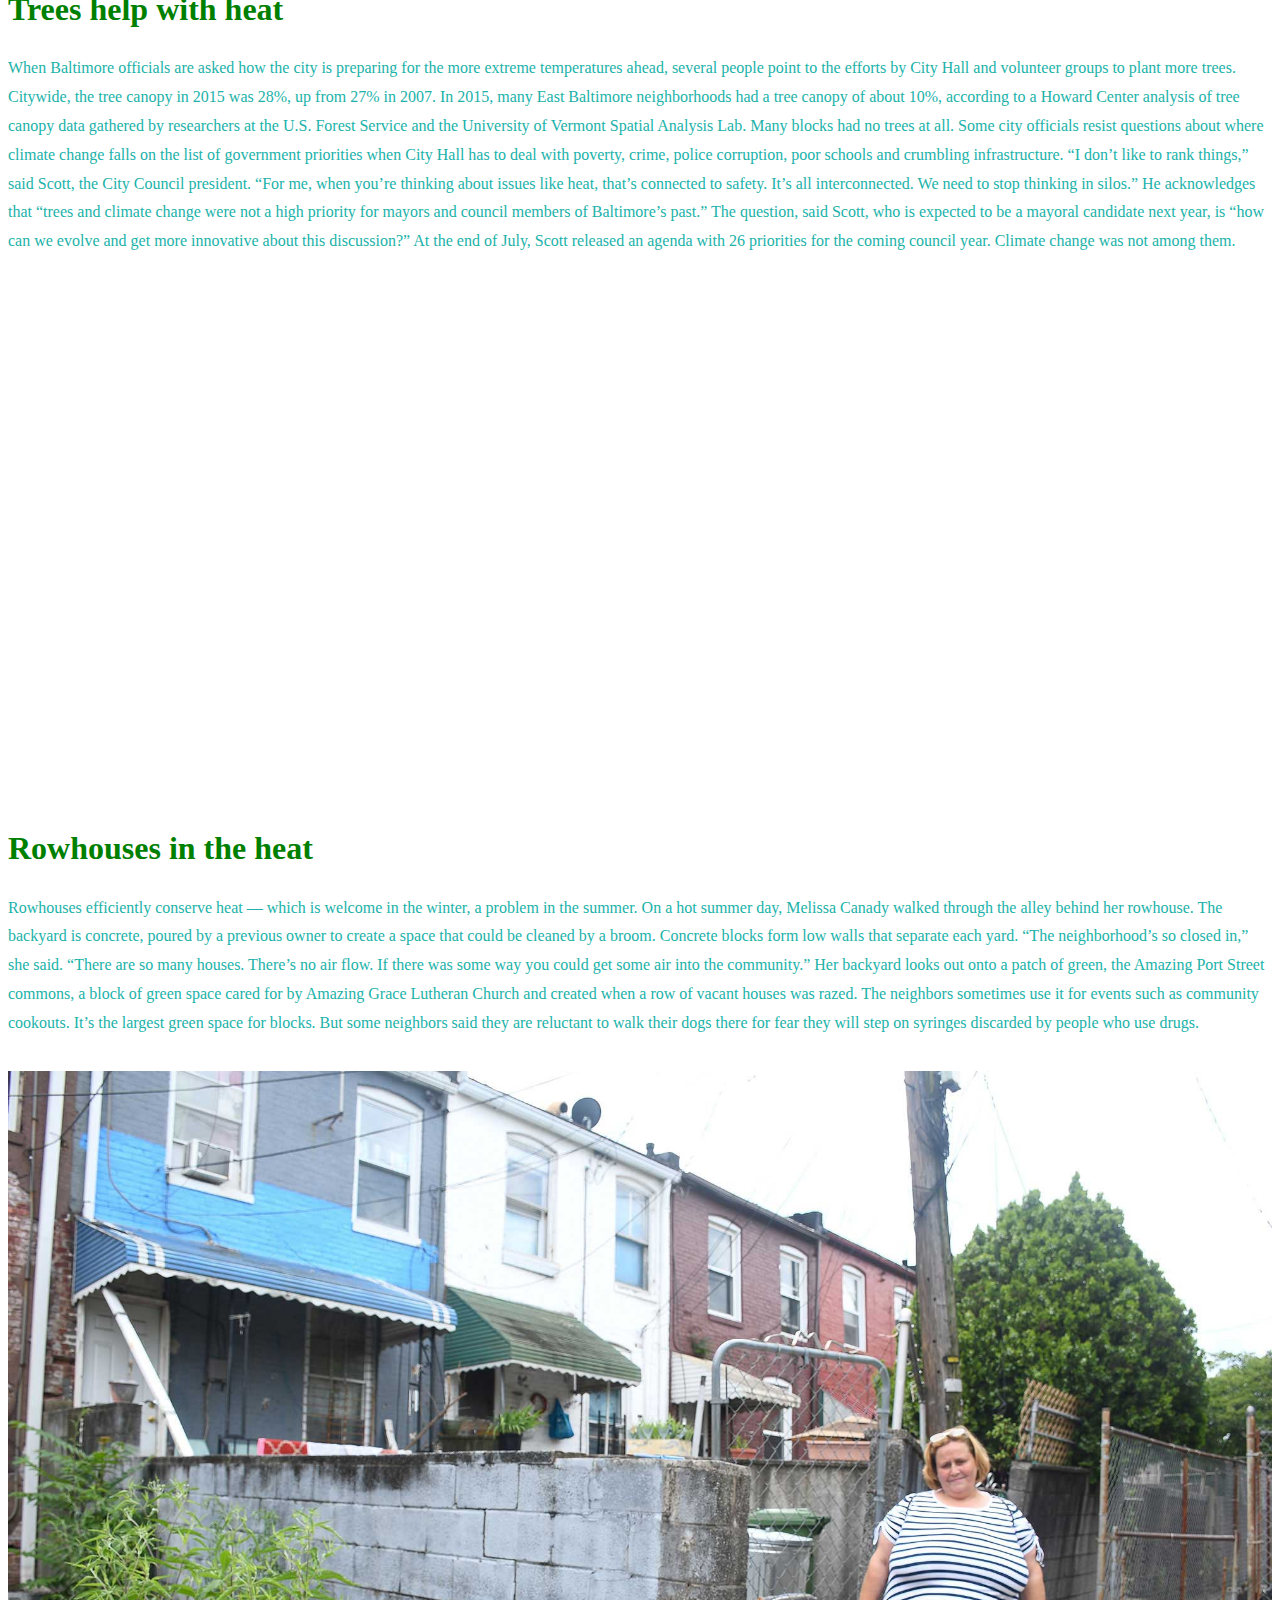
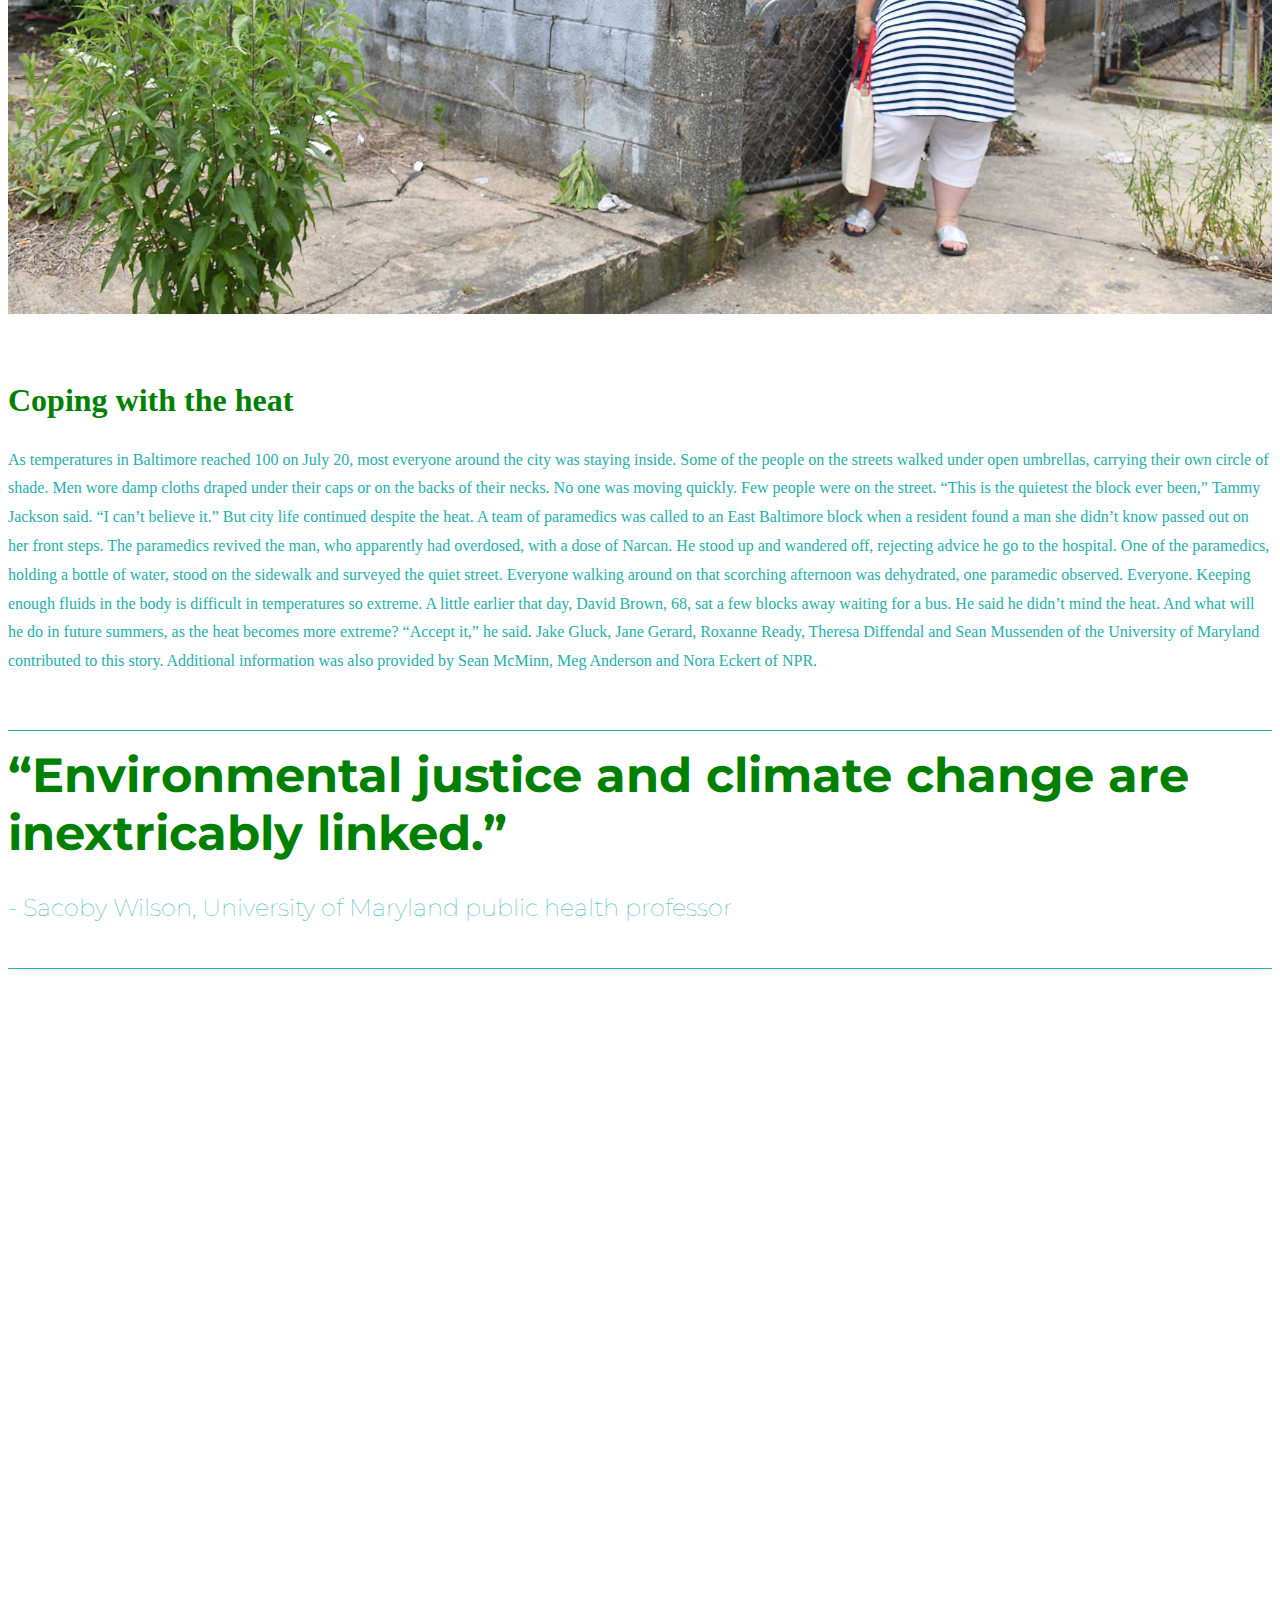
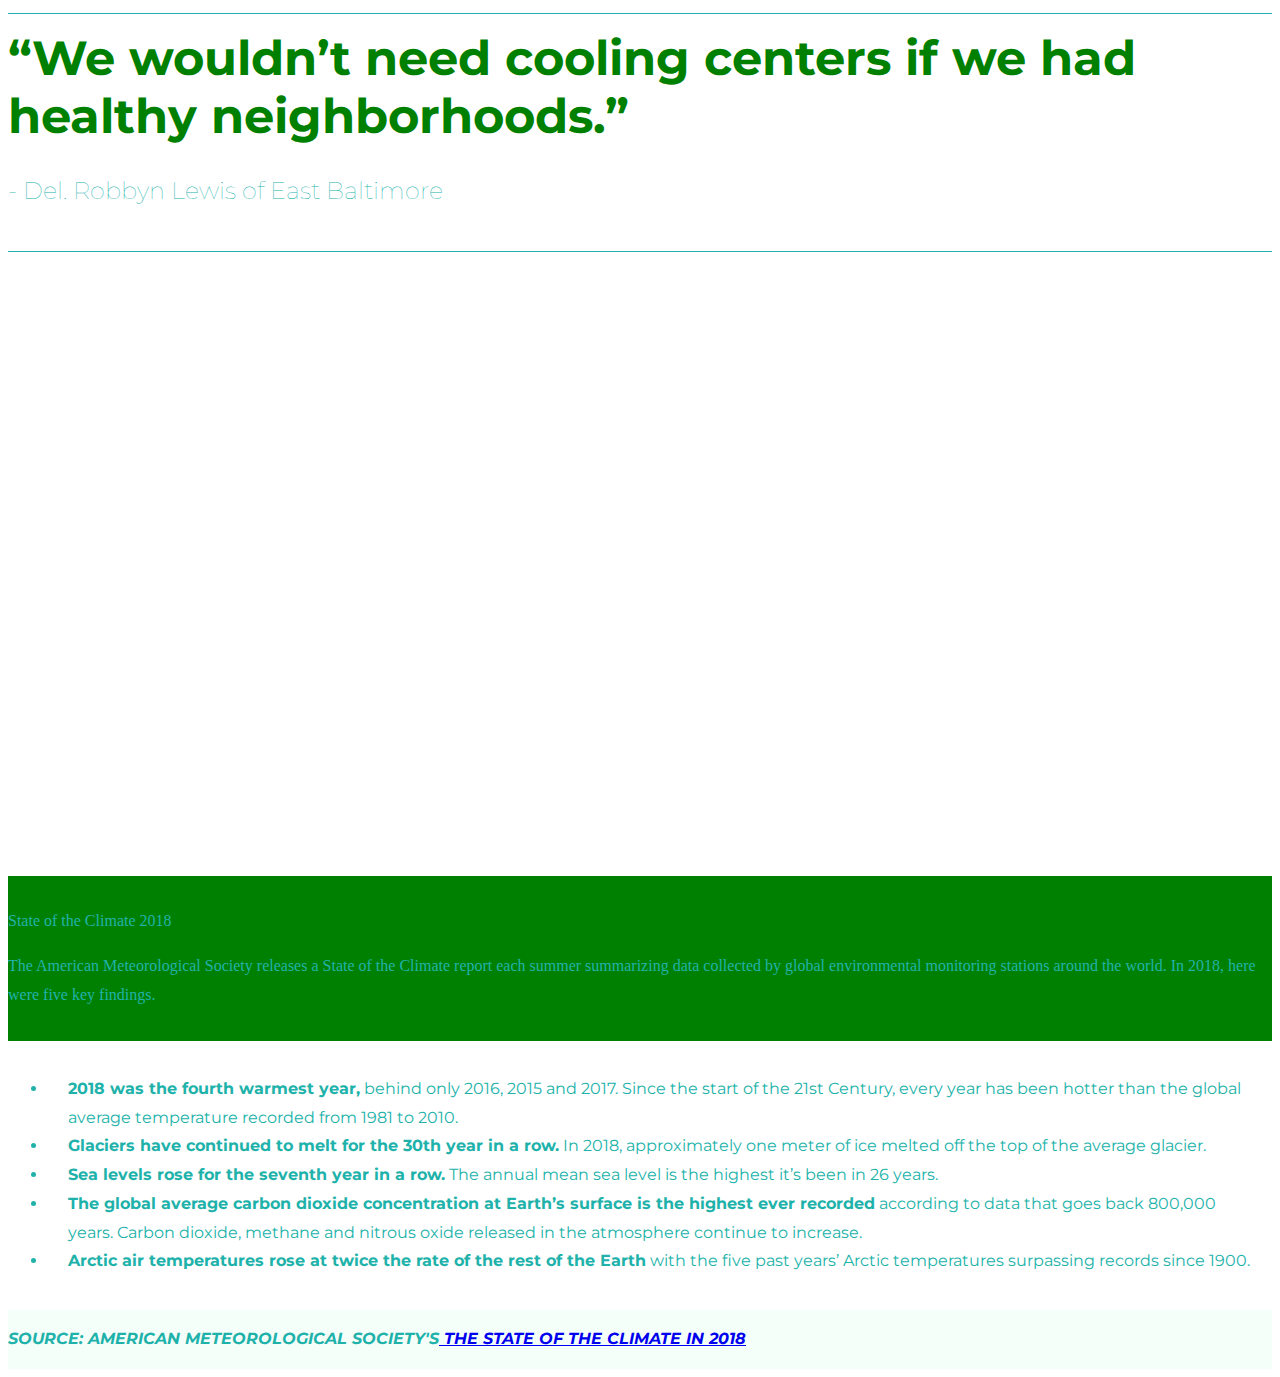
==== commit e0bee6ea: "main" ====
--- a/climate-crisis-story/index.html
+++ b/climate-crisis-story/index.html
@@ -256,9 +256,15 @@
     <iframe title="Summer temperature and violence" aria-label="Scatter Plot" id="datawrapper-chart-45M4X" src="//datawrapper.dwcdn.net/45M4X/1/" scrolling="no" frameborder="0" style="width: 0; min-width: 100% !important; border: none;" height="600"></iframe><script type="text/javascript">!function(){"use strict";window.addEventListener("message",function(a){if(void 0!==a.data["datawrapper-height"])for(var e in a.data["datawrapper-height"]){var t=document.getElementById("datawrapper-chart-"+e)||document.querySelector("iframe[src*='"+e+"']");t&&(t.style.height=a.data["datawrapper-height"][e]+"px")}})}();</script>
 
 
-    
-      <div class="sidebar">State of the Climate 2018</div>
-      <div class="sidebar">The American Meteorological Society releases a State of the Climate report each summer summarizing data collected by global environmental monitoring stations around the world. In 2018, here were five key findings.</div>
+    <nav class="navbar navbar-expand-lg navbar-light bg-light">
+      <div class="side-bar">
+      <p>State of the Climate 2018</p>
+      <p>The American Meteorological Society releases a State of the Climate report each summer summarizing data collected by global environmental monitoring stations around the world. In 2018, here were five key findings.</p>
+    </div>
+    </nav>
+
+
+
       <br>
       <ul>
         <li><b>2018 was the fourth warmest year,</b> behind only 2016, 2015 and 2017. Since the start of the 21st Century, every year has been hotter than the global average temperature recorded from 1981 to 2010.</li>
--- a/climate-crisis-story/style.css
+++ b/climate-crisis-story/style.css
@@ -49,27 +49,21 @@
     color: green;
 }
 
-.sidebar {
-    font-family: 'Montserrat', sans-serif;
-    line-height: 180%;
-    color: rgb(25, 228, 22); 
+
+
+ul {
+    font-family: 'Montserrat', sans-serif;
+    line-height: 180%;
+    color: lightseagreen
     padding-left: 20px;
     padding-right: 10px;
 }
 
-ul {
-    font-family: 'Montserrat', sans-serif;
-    line-height: 180%;
-    color: rgb(25, 228, 22); 
-    padding-left: 20px;
-    padding-right: 10px;
-}
-
 
 li {
     font-family: 'Montserrat', sans-serif;
     line-height: 180%;
-    color: rgb(25, 228, 22); 
+    color: lightseagreen;
     padding-left: 20px;
     padding-right: 10px;
 }
@@ -217,3 +211,17 @@
         }
 }
 
+/* Side bar  */
+
+.side-bar {
+    color: lightseagreen;
+    margin: 0 auto;
+    text-align: left;
+    background-color: green;
+    padding: 15px 0 15px 0;
+    width: 100%;
+}
+
+
+
+
